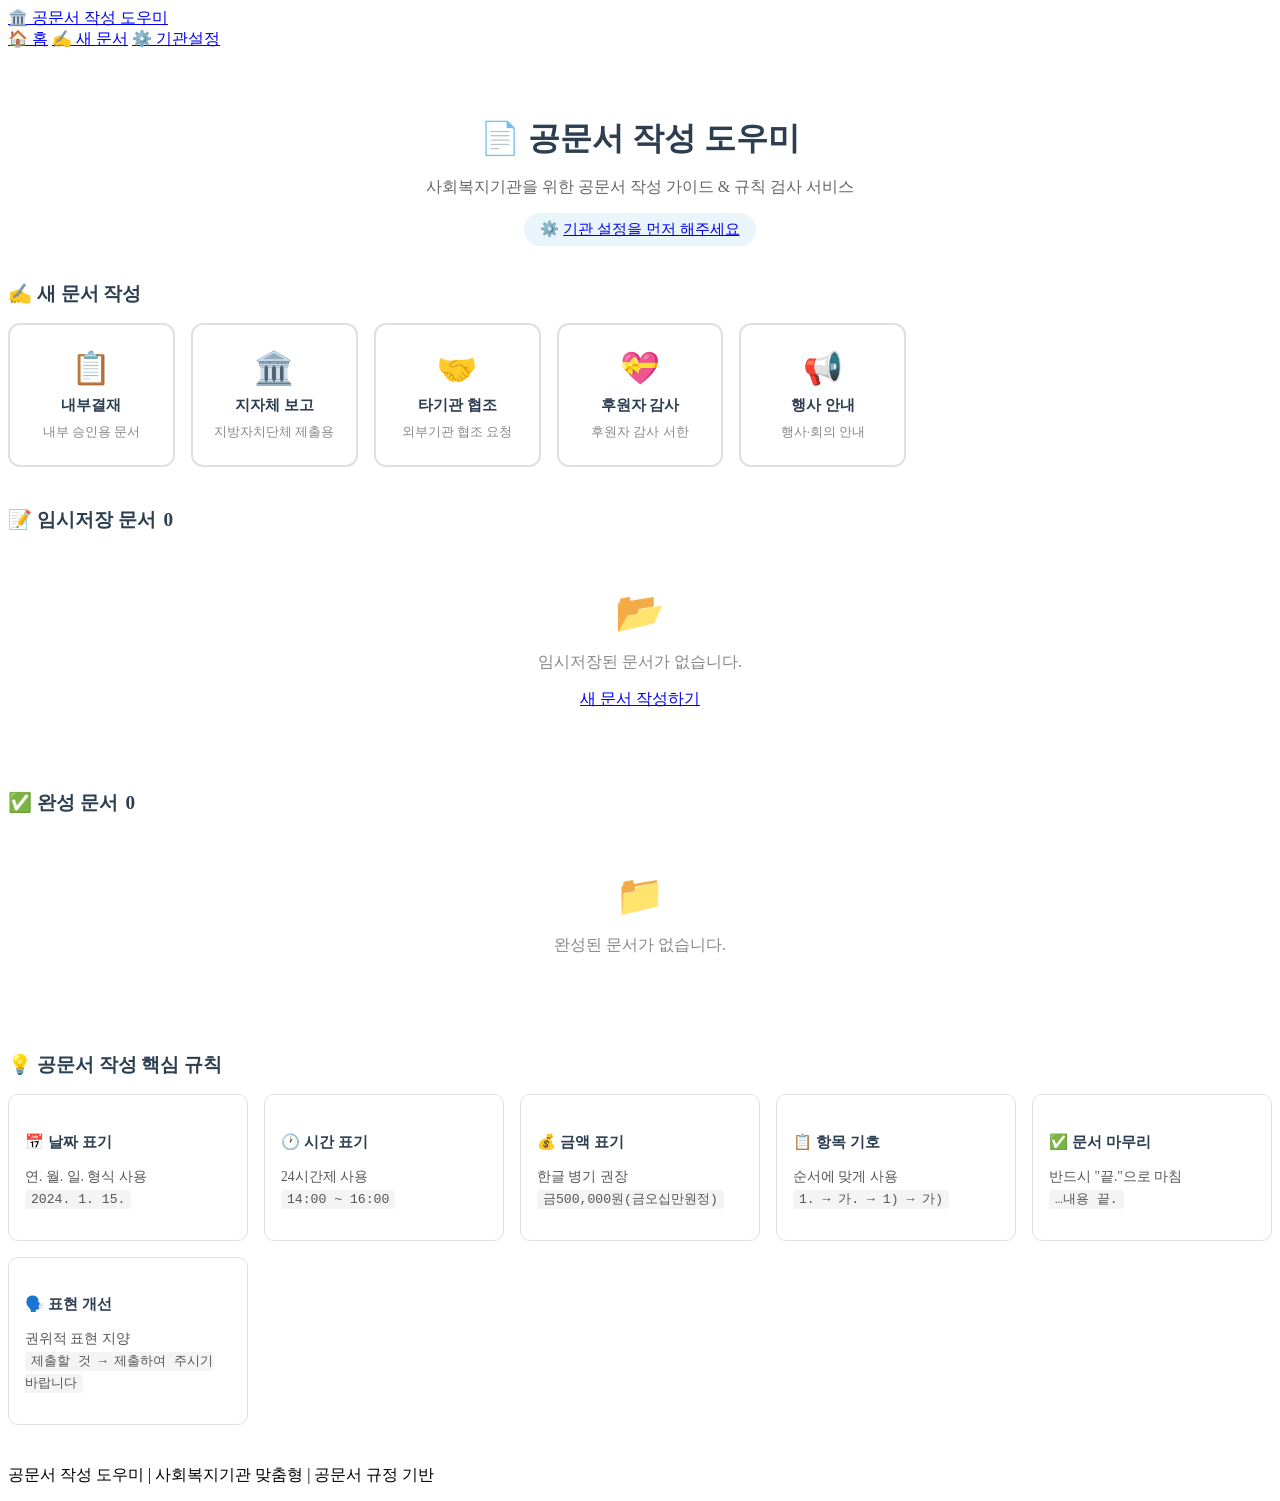
==== index.html @ d642ee10 "Add initial index.html for document assistant Initial HTML structure for 공문서 작성 도우미 application with" ====
<!DOCTYPE html>
<html lang="ko">
<head>
  <meta charset="UTF-8">
  <meta name="viewport" content="width=device-width, initial-scale=1.0">
  <title>공문서 작성 도우미</title>
  <link rel="preconnect" href="https://fonts.googleapis.com">
  <link rel="preconnect" href="https://fonts.gstatic.com" crossorigin>
  <link href="https://fonts.googleapis.com/css2?family=Noto+Sans+KR:wght@400;500;700&display=swap" rel="stylesheet">
  <link rel="stylesheet" href="css/style.css">
</head>
<body>
  <header class="header">
    <div class="header-inner">
      <a href="index.html" class="logo">🏛️ 공문서 작성 도우미</a>
      <nav class="nav">
        <a href="index.html" class="nav-link active">🏠 홈</a>
        <a href="editor.html" class="nav-link">✍️ 새 문서</a>
        <a href="settings.html" class="nav-link">⚙️ 기관설정</a>
      </nav>
    </div>
  </header>

  <main class="main-content">
    <div class="container">

      <!-- 히어로 섹션 -->
      <section class="hero-section">
        <h1 class="hero-title">📄 공문서 작성 도우미</h1>
        <p class="hero-desc">사회복지기관을 위한 공문서 작성 가이드 &amp; 규칙 검사 서비스</p>
        <div id="org-name-hero" class="org-name-badge"></div>
      </section>

      <!-- 빠른 시작 -->
      <section class="section">
        <h2 class="section-title">✍️ 새 문서 작성</h2>
        <div class="template-grid">
          <a href="editor.html?template=internal" class="template-card">
            <span class="template-icon">📋</span>
            <strong>내부결재</strong>
            <small>내부 승인용 문서</small>
          </a>
          <a href="editor.html?template=government" class="template-card">
            <span class="template-icon">🏛️</span>
            <strong>지자체 보고</strong>
            <small>지방자치단체 제출용</small>
          </a>
          <a href="editor.html?template=cooperation" class="template-card">
            <span class="template-icon">🤝</span>
            <strong>타기관 협조</strong>
            <small>외부기관 협조 요청</small>
          </a>
          <a href="editor.html?template=sponsor" class="template-card">
            <span class="template-icon">💝</span>
            <strong>후원자 감사</strong>
            <small>후원자 감사 서한</small>
          </a>
          <a href="editor.html?template=event" class="template-card">
            <span class="template-icon">📢</span>
            <strong>행사 안내</strong>
            <small>행사·회의 안내</small>
          </a>
        </div>
      </section>

      <!-- 임시저장 문서 -->
      <section class="section">
        <h2 class="section-title">
          📝 임시저장 문서
          <span class="badge" id="draft-count">0</span>
        </h2>
        <div id="draft-list">
          <div class="empty-state">
            <div class="empty-icon">📂</div>
            <p>임시저장된 문서가 없습니다.</p>
            <a href="editor.html" class="btn btn-primary">새 문서 작성하기</a>
          </div>
        </div>
      </section>

      <!-- 완성 문서 -->
      <section class="section">
        <h2 class="section-title">
          ✅ 완성 문서
          <span class="badge badge-success" id="doc-count">0</span>
        </h2>
        <div id="doc-list">
          <div class="empty-state">
            <div class="empty-icon">📁</div>
            <p>완성된 문서가 없습니다.</p>
          </div>
        </div>
      </section>

      <!-- 작성 팁 -->
      <section class="section">
        <h2 class="section-title">💡 공문서 작성 핵심 규칙</h2>
        <div class="tip-grid">
          <div class="tip-card">
            <h4>📅 날짜 표기</h4>
            <p>연. 월. 일. 형식 사용<br><code>2024. 1. 15.</code></p>
          </div>
          <div class="tip-card">
            <h4>🕐 시간 표기</h4>
            <p>24시간제 사용<br><code>14:00 ~ 16:00</code></p>
          </div>
          <div class="tip-card">
            <h4>💰 금액 표기</h4>
            <p>한글 병기 권장<br><code>금500,000원(금오십만원정)</code></p>
          </div>
          <div class="tip-card">
            <h4>📋 항목 기호</h4>
            <p>순서에 맞게 사용<br><code>1. → 가. → 1) → 가)</code></p>
          </div>
          <div class="tip-card">
            <h4>✅ 문서 마무리</h4>
            <p>반드시 "끝."으로 마침<br><code>…내용 끝.</code></p>
          </div>
          <div class="tip-card">
            <h4>🗣️ 표현 개선</h4>
            <p>권위적 표현 지양<br><code>제출할 것 → 제출하여 주시기 바랍니다</code></p>
          </div>
        </div>
      </section>

    </div>
  </main>

  <footer class="footer">
    <div class="container">
      <p>공문서 작성 도우미 | 사회복지기관 맞춤형 | 공문서 규정 기반</p>
    </div>
  </footer>

  <script src="data/rules.js"></script>
  <script src="data/templates.js"></script>
  <script src="js/common.js"></script>
  <script>
    document.addEventListener('DOMContentLoaded', () => {
      // 기관명 표시
      const settings = Storage.getSettings();
      const hero = document.getElementById('org-name-hero');
      if (hero) {
        if (settings.orgName) {
          hero.textContent = `🏢 ${settings.orgName}`;
          hero.style.display = 'inline-block';
        } else {
          hero.innerHTML = '⚙️ <a href="settings.html">기관 설정을 먼저 해주세요</a>';
          hero.style.display = 'inline-block';
        }
      }

      // 임시저장 문서 목록
      const drafts    = Storage.getAllDrafts();
      const draftList = document.getElementById('draft-list');
      const draftCount= document.getElementById('draft-count');
      if (draftCount) draftCount.textContent = drafts.length;
      if (draftList && drafts.length > 0) {
        renderDocList(drafts, 'draft-list', 'draft');
      }

      // 완성 문서 목록
      const docs    = Storage.getAllDocs();
      const docList = document.getElementById('doc-list');
      const docCount= document.getElementById('doc-count');
      if (docCount) docCount.textContent = docs.length;
      if (docList && docs.length > 0) {
        renderDocList(docs, 'doc-list', 'doc');
      }
    });
  </script>

  <style>
    .hero-section { text-align:center; padding:40px 0 20px; }
    .hero-title   { font-size:2rem; font-weight:700; color:#2c3e50; margin-bottom:10px; }
    .hero-desc    { font-size:1rem; color:#666; margin-bottom:15px; }
    .org-name-badge {
      display:inline-block; background:#eaf4fb; color:#2980b9;
      padding:6px 16px; border-radius:20px; font-size:0.95rem; font-weight:500;
    }
    .template-grid {
      display:grid; grid-template-columns:repeat(auto-fill,minmax(160px,1fr)); gap:16px;
    }
    .template-card {
      display:flex; flex-direction:column; align-items:center; gap:8px;
      padding:24px 16px; background:#fff; border:2px solid #e0e0e0; border-radius:12px;
      text-decoration:none; color:#2c3e50; transition:all .2s; cursor:pointer;
    }
    .template-card:hover { border-color:#3498db; background:#eaf4fb; transform:translateY(-2px); }
    .template-icon { font-size:2rem; }
    .template-card strong { font-size:0.95rem; }
    .template-card small  { font-size:0.8rem; color:#888; }
    .tip-grid {
      display:grid; grid-template-columns:repeat(auto-fill,minmax(200px,1fr)); gap:16px;
    }
    .tip-card {
      background:#fff; border:1px solid #e0e0e0; border-radius:10px; padding:16px;
    }
    .tip-card h4  { font-size:0.95rem; margin-bottom:8px; color:#2c3e50; }
    .tip-card p   { font-size:0.85rem; color:#555; line-height:1.6; }
    .tip-card code { background:#f4f4f4; padding:2px 6px; border-radius:4px; font-size:0.82rem; }
    .section      { margin-bottom:40px; }
    .section-title{ font-size:1.2rem; font-weight:700; color:#2c3e50; margin-bottom:16px; display:flex; align-items:center; gap:8px; }
    .empty-state  { text-align:center; padding:40px; color:#888; }
    .empty-icon   { font-size:2.5rem; margin-bottom:10px; }
    @media(max-width:768px) {
      .hero-title { font-size:1.5rem; }
      .template-grid { grid-template-columns:repeat(2,1fr); }
      .tip-grid   { grid-template-columns:1fr; }
    }
  </style>
</body>
</html>
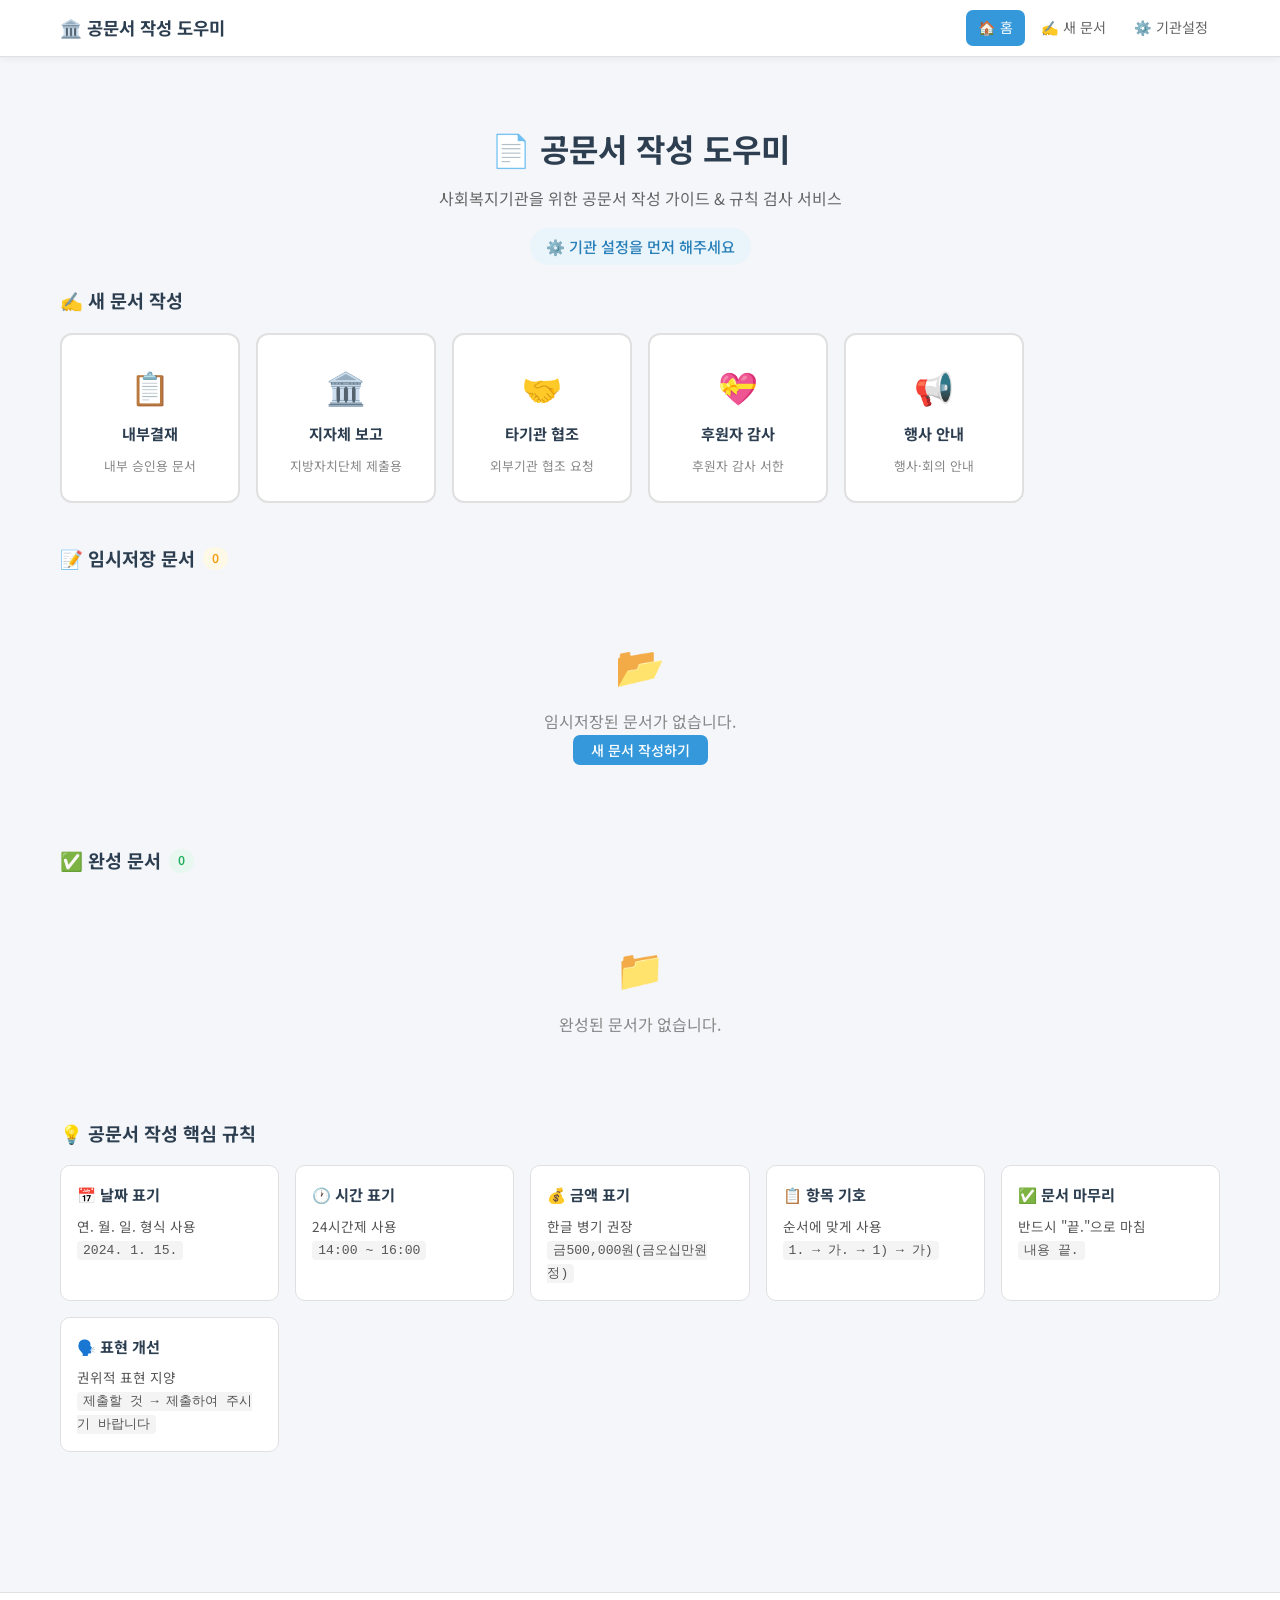
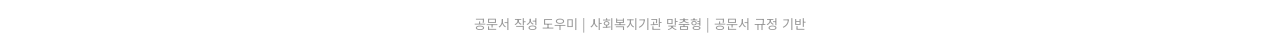
==== commit f96dd47f: "Refactor HTML structure and update styles" ====
--- a/index.html
+++ b/index.html
@@ -10,12 +10,14 @@
   <link rel="stylesheet" href="css/style.css">
 </head>
 <body>
+
+  <!-- ── 헤더 ── -->
   <header class="header">
     <div class="header-inner">
       <a href="index.html" class="logo">🏛️ 공문서 작성 도우미</a>
       <nav class="nav">
-        <a href="index.html" class="nav-link active">🏠 홈</a>
-        <a href="editor.html" class="nav-link">✍️ 새 문서</a>
+        <a href="index.html"    class="nav-link active">🏠 홈</a>
+        <a href="editor.html"   class="nav-link">✍️ 새 문서</a>
         <a href="settings.html" class="nav-link">⚙️ 기관설정</a>
       </nav>
     </div>
@@ -31,7 +33,7 @@
         <div id="org-name-hero" class="org-name-badge"></div>
       </section>
 
-      <!-- 빠른 시작 -->
+      <!-- 새 문서 작성 -->
       <section class="section">
         <h2 class="section-title">✍️ 새 문서 작성</h2>
         <div class="template-grid">
@@ -67,7 +69,7 @@
       <section class="section">
         <h2 class="section-title">
           📝 임시저장 문서
-          <span class="badge" id="draft-count">0</span>
+          <span class="badge badge-warning" id="draft-count">0</span>
         </h2>
         <div id="draft-list">
           <div class="empty-state">
@@ -92,7 +94,7 @@
         </div>
       </section>
 
-      <!-- 작성 팁 -->
+      <!-- 핵심 규칙 팁 -->
       <section class="section">
         <h2 class="section-title">💡 공문서 작성 핵심 규칙</h2>
         <div class="tip-grid">
@@ -114,7 +116,7 @@
           </div>
           <div class="tip-card">
             <h4>✅ 문서 마무리</h4>
-            <p>반드시 "끝."으로 마침<br><code>…내용 끝.</code></p>
+            <p>반드시 "끝."으로 마침<br><code>내용 끝.</code></p>
           </div>
           <div class="tip-card">
             <h4>🗣️ 표현 개선</h4>
@@ -132,82 +134,424 @@
     </div>
   </footer>
 
+  <!-- ════ 스크립트 로드 ════ -->
   <script src="data/rules.js"></script>
   <script src="data/templates.js"></script>
   <script src="js/common.js"></script>
+
+  <!-- ════ 안전장치: common.js 로드 실패 대비 ════ -->
   <script>
-    document.addEventListener('DOMContentLoaded', () => {
-      // 기관명 표시
-      const settings = Storage.getSettings();
-      const hero = document.getElementById('org-name-hero');
+
+    /* ── escapeHtml ── */
+    if (typeof escapeHtml === 'undefined') {
+      function escapeHtml(str) {
+        if (!str) return '';
+        return String(str)
+          .replace(/&/g,  '&amp;')
+          .replace(/</g,  '&lt;')
+          .replace(/>/g,  '&gt;')
+          .replace(/"/g,  '&quot;')
+          .replace(/'/g,  '&#39;');
+      }
+    }
+
+    /* ── truncate ── */
+    if (typeof truncate === 'undefined') {
+      function truncate(str, len) {
+        len = len || 30;
+        if (!str) return '';
+        return str.length > len ? str.substr(0, len) + '…' : str;
+      }
+    }
+
+    /* ── formatDateShort ── */
+    if (typeof formatDateShort === 'undefined') {
+      function formatDateShort(date) {
+        if (!date) date = new Date();
+        var m  = String(date.getMonth() + 1).padStart(2, '0');
+        var d  = String(date.getDate()).padStart(2, '0');
+        var hh = String(date.getHours()).padStart(2, '0');
+        var mm = String(date.getMinutes()).padStart(2, '0');
+        return m + '/' + d + ' ' + hh + ':' + mm;
+      }
+    }
+
+    /* ── showToast ── */
+    if (typeof showToast === 'undefined') {
+      function showToast(message, type) {
+        type = type || 'info';
+        var container = document.getElementById('toast-container');
+        if (!container) {
+          container = document.createElement('div');
+          container.id = 'toast-container';
+          container.style.cssText =
+            'position:fixed;bottom:24px;right:24px;z-index:9999;' +
+            'display:flex;flex-direction:column;gap:8px;';
+          document.body.appendChild(container);
+        }
+        var toast = document.createElement('div');
+        toast.textContent = message;
+        var bg = { success:'#27ae60', error:'#e74c3c', warning:'#f39c12', info:'#3498db' };
+        toast.style.cssText =
+          'padding:10px 18px;border-radius:8px;font-size:0.88rem;font-weight:500;' +
+          'color:#fff;background:' + (bg[type] || bg.info) + ';' +
+          'box-shadow:0 4px 16px rgba(0,0,0,.15);' +
+          'min-width:200px;max-width:340px;font-family:inherit;';
+        container.appendChild(toast);
+        setTimeout(function() {
+          if (toast.parentNode) toast.parentNode.removeChild(toast);
+        }, 3000);
+      }
+    }
+
+    /* ── Storage (핵심!) ── */
+    if (typeof Storage === 'undefined' || typeof Storage.getSettings !== 'function') {
+      var Storage = {
+        getSettings: function() {
+          try {
+            var s = localStorage.getItem('doc_settings');
+            return s ? JSON.parse(s) : {
+              orgName: '',
+              approvalLevels: [
+                { title:'담당', name:'' },
+                { title:'과장', name:'' },
+                { title:'관장', name:'' }
+              ],
+              receivers: []
+            };
+          } catch(e) {
+            return { orgName:'', approvalLevels:[], receivers:[] };
+          }
+        },
+        saveSettings: function(s) {
+          try { localStorage.setItem('doc_settings', JSON.stringify(s)); return true; }
+          catch(e) { return false; }
+        },
+        getAllDrafts: function() {
+          try {
+            var list = [];
+            for (var i = 0; i < localStorage.length; i++) {
+              var key = localStorage.key(i);
+              if (key && key.indexOf('draft_') === 0) {
+                var item = JSON.parse(localStorage.getItem(key));
+                if (item) list.push(item);
+              }
+            }
+            return list.sort(function(a, b) {
+              return new Date(b.savedAt) - new Date(a.savedAt);
+            });
+          } catch(e) { return []; }
+        },
+        getDraft: function(id) {
+          try {
+            var item = localStorage.getItem('draft_' + id) || localStorage.getItem(id);
+            return item ? JSON.parse(item) : null;
+          } catch(e) { return null; }
+        },
+        saveDraft: function(draft) {
+          try {
+            localStorage.setItem('draft_' + draft.id, JSON.stringify(draft));
+            return true;
+          } catch(e) { return false; }
+        },
+        deleteDraft: function(id) {
+          try {
+            localStorage.removeItem('draft_' + id);
+            localStorage.removeItem(id);
+            return true;
+          } catch(e) { return false; }
+        },
+        getAllDocs: function() {
+          try {
+            var list = [];
+            var skip = ['doc_settings','doc_logo','doc_org_detail','doc_cooperators'];
+            for (var i = 0; i < localStorage.length; i++) {
+              var key = localStorage.key(i);
+              if (key && key.indexOf('doc_') === 0 && skip.indexOf(key) === -1) {
+                var item = JSON.parse(localStorage.getItem(key));
+                if (item) list.push(item);
+              }
+            }
+            return list.sort(function(a, b) {
+              return new Date(b.completedAt || b.savedAt) - new Date(a.completedAt || a.savedAt);
+            });
+          } catch(e) { return []; }
+        },
+        getDoc: function(id) {
+          try {
+            var item = localStorage.getItem('doc_' + id) || localStorage.getItem(id);
+            return item ? JSON.parse(item) : null;
+          } catch(e) { return null; }
+        },
+        saveDoc: function(doc) {
+          try {
+            var key = doc.id.indexOf('doc_') === 0 ? doc.id : 'doc_' + doc.id;
+            localStorage.setItem(key, JSON.stringify(doc));
+            return true;
+          } catch(e) { return false; }
+        },
+        deleteDoc: function(id) {
+          try {
+            localStorage.removeItem('doc_' + id);
+            localStorage.removeItem(id);
+            return true;
+          } catch(e) { return false; }
+        }
+      };
+    }
+
+    /* ── 문서 목록 렌더링 ── */
+    function renderDocList(docs, containerId, type) {
+      var container = document.getElementById(containerId);
+      if (!container || !docs || docs.length === 0) return;
+
+      var iconMap = {
+        internal:    '📋',
+        government:  '🏛️',
+        cooperation: '🤝',
+        sponsor:     '💝',
+        event:       '📢'
+      };
+
+      var html = '<div class="doc-list">';
+      docs.forEach(function(doc) {
+        var icon    = iconMap[doc.templateId] || '📄';
+        var title   = escapeHtml(truncate(doc.title || '(제목 없음)', 28));
+        var dateStr = formatDateShort(new Date(doc.savedAt || doc.completedAt || Date.now()));
+        var docId   = escapeHtml(doc.id);
+        var docType = type || 'draft';
+
+        html +=
+          '<div class="doc-list-item">' +
+            '<span class="doc-icon">' + icon + '</span>' +
+            '<div class="doc-info">' +
+              '<span class="doc-title-text">' + title + '</span>' +
+              '<span class="doc-date">' + dateStr + '</span>' +
+            '</div>' +
+            '<div class="doc-actions">' +
+              '<button class="btn btn-sm btn-primary" ' +
+                'onclick="location.href=\'editor.html?id=' + docId + '&type=' + docType + '\'">수정</button>' +
+              '<button class="btn btn-sm btn-secondary" ' +
+                'onclick="location.href=\'preview.html?id=' + docId + '&type=' + docType + '\'">보기</button>' +
+              '<button class="btn btn-sm btn-danger" ' +
+                'onclick="deleteDocItem(\'' + docId + '\',\'' + docType + '\')">삭제</button>' +
+            '</div>' +
+          '</div>';
+      });
+      html += '</div>';
+      container.innerHTML = html;
+    }
+
+    /* ── 문서 삭제 ── */
+    function deleteDocItem(id, type) {
+      if (!confirm('이 문서를 삭제하시겠습니까?')) return;
+      if (type === 'doc') {
+        Storage.deleteDoc(id);
+      } else {
+        Storage.deleteDraft(id);
+      }
+      showToast('문서가 삭제되었습니다.', 'info');
+      setTimeout(function() { window.location.reload(); }, 800);
+    }
+
+  </script>
+
+  <!-- ════ 페이지 초기화 ════ -->
+  <script>
+    document.addEventListener('DOMContentLoaded', function() {
+
+      /* 기관명 표시 */
+      var settings = Storage.getSettings();
+      var hero     = document.getElementById('org-name-hero');
       if (hero) {
         if (settings.orgName) {
-          hero.textContent = `🏢 ${settings.orgName}`;
+          hero.textContent = '🏢 ' + settings.orgName;
           hero.style.display = 'inline-block';
         } else {
-          hero.innerHTML = '⚙️ <a href="settings.html">기관 설정을 먼저 해주세요</a>';
+          hero.innerHTML = '⚙️ <a href="settings.html" style="color:#2980b9;">기관 설정을 먼저 해주세요</a>';
           hero.style.display = 'inline-block';
         }
       }
 
-      // 임시저장 문서 목록
-      const drafts    = Storage.getAllDrafts();
-      const draftList = document.getElementById('draft-list');
-      const draftCount= document.getElementById('draft-count');
+      /* 임시저장 문서 목록 */
+      var drafts     = Storage.getAllDrafts();
+      var draftCount = document.getElementById('draft-count');
       if (draftCount) draftCount.textContent = drafts.length;
-      if (draftList && drafts.length > 0) {
+
+      if (drafts.length > 0) {
         renderDocList(drafts, 'draft-list', 'draft');
       }
 
-      // 완성 문서 목록
-      const docs    = Storage.getAllDocs();
-      const docList = document.getElementById('doc-list');
-      const docCount= document.getElementById('doc-count');
+      /* 완성 문서 목록 */
+      var docs     = Storage.getAllDocs();
+      var docCount = document.getElementById('doc-count');
       if (docCount) docCount.textContent = docs.length;
-      if (docList && docs.length > 0) {
+
+      if (docs.length > 0) {
         renderDocList(docs, 'doc-list', 'doc');
       }
+
     });
   </script>
 
+  <!-- ════ 인라인 스타일 ════ -->
   <style>
-    .hero-section { text-align:center; padding:40px 0 20px; }
-    .hero-title   { font-size:2rem; font-weight:700; color:#2c3e50; margin-bottom:10px; }
-    .hero-desc    { font-size:1rem; color:#666; margin-bottom:15px; }
+    /* ── 헤더 ── */
+    .header {
+      background: #fff; border-bottom: 1px solid #e0e0e0;
+      position: sticky; top: 0; z-index: 100;
+      box-shadow: 0 2px 8px rgba(0,0,0,.06);
+    }
+    .header-inner {
+      max-width: 1200px; margin: 0 auto;
+      padding: 0 20px; height: 56px;
+      display: flex; align-items: center; justify-content: space-between;
+    }
+    .logo {
+      font-size: 1.1rem; font-weight: 700;
+      color: #2c3e50; text-decoration: none;
+    }
+    .logo:hover { color: #3498db; }
+    .nav { display: flex; gap: 4px; }
+    .nav-link {
+      padding: 6px 12px; border-radius: 7px;
+      font-size: 0.88rem; color: #666;
+      text-decoration: none; transition: .15s;
+    }
+    .nav-link:hover  { background: #ecf0f1; color: #2c3e50; }
+    .nav-link.active { background: #3498db; color: #fff; }
+
+    /* ── 메인 ── */
+    .main-content { padding: 24px 0 60px; }
+    .container    { max-width: 1200px; margin: 0 auto; padding: 0 20px; }
+
+    /* ── 히어로 ── */
+    .hero-section { text-align: center; padding: 40px 0 20px; }
+    .hero-title   { font-size: 2rem; font-weight: 700; color: #2c3e50; margin-bottom: 10px; }
+    .hero-desc    { font-size: 1rem; color: #666; margin-bottom: 15px; }
     .org-name-badge {
-      display:inline-block; background:#eaf4fb; color:#2980b9;
-      padding:6px 16px; border-radius:20px; font-size:0.95rem; font-weight:500;
-    }
+      display: inline-block; background: #eaf4fb; color: #2980b9;
+      padding: 6px 16px; border-radius: 20px;
+      font-size: 0.95rem; font-weight: 500;
+    }
+
+    /* ── 섹션 ── */
+    .section       { margin-bottom: 40px; }
+    .section-title {
+      font-size: 1.15rem; font-weight: 700; color: #2c3e50;
+      margin-bottom: 16px; display: flex; align-items: center; gap: 8px;
+    }
+
+    /* ── 템플릿 카드 ── */
     .template-grid {
-      display:grid; grid-template-columns:repeat(auto-fill,minmax(160px,1fr)); gap:16px;
+      display: grid;
+      grid-template-columns: repeat(auto-fill, minmax(160px, 1fr));
+      gap: 16px;
     }
     .template-card {
-      display:flex; flex-direction:column; align-items:center; gap:8px;
-      padding:24px 16px; background:#fff; border:2px solid #e0e0e0; border-radius:12px;
-      text-decoration:none; color:#2c3e50; transition:all .2s; cursor:pointer;
-    }
-    .template-card:hover { border-color:#3498db; background:#eaf4fb; transform:translateY(-2px); }
-    .template-icon { font-size:2rem; }
-    .template-card strong { font-size:0.95rem; }
-    .template-card small  { font-size:0.8rem; color:#888; }
+      display: flex; flex-direction: column; align-items: center; gap: 8px;
+      padding: 24px 16px; background: #fff;
+      border: 2px solid #e0e0e0; border-radius: 12px;
+      text-decoration: none; color: #2c3e50;
+      transition: all .2s; cursor: pointer;
+    }
+    .template-card:hover {
+      border-color: #3498db; background: #eaf4fb;
+      transform: translateY(-2px);
+      box-shadow: 0 4px 16px rgba(52,152,219,.15);
+    }
+    .template-icon  { font-size: 2rem; }
+    .template-card strong { font-size: 0.95rem; }
+    .template-card small  { font-size: 0.8rem; color: #888; }
+
+    /* ── 팁 카드 ── */
     .tip-grid {
-      display:grid; grid-template-columns:repeat(auto-fill,minmax(200px,1fr)); gap:16px;
+      display: grid;
+      grid-template-columns: repeat(auto-fill, minmax(200px, 1fr));
+      gap: 16px;
     }
     .tip-card {
-      background:#fff; border:1px solid #e0e0e0; border-radius:10px; padding:16px;
-    }
-    .tip-card h4  { font-size:0.95rem; margin-bottom:8px; color:#2c3e50; }
-    .tip-card p   { font-size:0.85rem; color:#555; line-height:1.6; }
-    .tip-card code { background:#f4f4f4; padding:2px 6px; border-radius:4px; font-size:0.82rem; }
-    .section      { margin-bottom:40px; }
-    .section-title{ font-size:1.2rem; font-weight:700; color:#2c3e50; margin-bottom:16px; display:flex; align-items:center; gap:8px; }
-    .empty-state  { text-align:center; padding:40px; color:#888; }
-    .empty-icon   { font-size:2.5rem; margin-bottom:10px; }
-    @media(max-width:768px) {
-      .hero-title { font-size:1.5rem; }
-      .template-grid { grid-template-columns:repeat(2,1fr); }
-      .tip-grid   { grid-template-columns:1fr; }
+      background: #fff; border: 1px solid #e0e0e0;
+      border-radius: 10px; padding: 16px;
+    }
+    .tip-card h4  { font-size: 0.95rem; margin-bottom: 8px; color: #2c3e50; }
+    .tip-card p   { font-size: 0.85rem; color: #555; line-height: 1.6; }
+    .tip-card code {
+      background: #f4f4f4; padding: 2px 6px;
+      border-radius: 4px; font-size: 0.82rem;
+    }
+
+    /* ── 빈 상태 ── */
+    .empty-state { text-align: center; padding: 40px; color: #888; }
+    .empty-icon  { font-size: 2.5rem; margin-bottom: 10px; }
+
+    /* ── 문서 목록 ── */
+    .doc-list      { display: flex; flex-direction: column; gap: 8px; }
+    .doc-list-item {
+      display: flex; align-items: center; gap: 10px;
+      background: #fff; border: 1px solid #e0e0e0;
+      border-radius: 8px; padding: 10px 14px; transition: .15s;
+    }
+    .doc-list-item:hover { border-color: #3498db; background: #f8fbff; }
+    .doc-icon      { font-size: 1.4rem; flex-shrink: 0; }
+    .doc-info      {
+      flex: 1; min-width: 0;
+      display: flex; flex-direction: column; gap: 2px;
+    }
+    .doc-title-text {
+      font-size: 0.9rem; font-weight: 500; color: #2c3e50;
+      white-space: nowrap; overflow: hidden; text-overflow: ellipsis;
+    }
+    .doc-date      { font-size: 0.78rem; color: #999; }
+    .doc-actions   { display: flex; gap: 6px; flex-shrink: 0; }
+
+    /* ── 배지 ── */
+    .badge {
+      display: inline-block; padding: 2px 9px;
+      border-radius: 12px; font-size: 0.76rem; font-weight: 600;
+    }
+    .badge-success { background: #e8f8f0; color: #27ae60; }
+    .badge-warning { background: #fef9e7; color: #f39c12; }
+
+    /* ── 버튼 ── */
+    .btn {
+      display: inline-flex; align-items: center; gap: 5px;
+      padding: 8px 18px; border: none; border-radius: 7px;
+      font-size: 0.88rem; font-weight: 500; cursor: pointer;
+      transition: background .15s, transform .1s;
+      text-decoration: none; white-space: nowrap;
+      font-family: inherit; line-height: 1;
+    }
+    .btn:active          { transform: scale(.97); }
+    .btn-primary         { background: #3498db; color: #fff; }
+    .btn-primary:hover   { background: #2980b9; color: #fff; }
+    .btn-secondary       { background: #ecf0f1; color: #2c3e50; border: 1px solid #ddd; }
+    .btn-secondary:hover { background: #dde4e6; }
+    .btn-danger          { background: #e74c3c; color: #fff; }
+    .btn-danger:hover    { background: #c0392b; }
+    .btn-sm { padding: 5px 11px; font-size: 0.82rem; }
+
+    /* ── 푸터 ── */
+    .footer {
+      background: #fff; border-top: 1px solid #e0e0e0;
+      padding: 20px; text-align: center;
+      font-size: 0.82rem; color: #999; margin-top: 40px;
+    }
+
+    /* ── 반응형 ── */
+    @media (max-width: 768px) {
+      .hero-title    { font-size: 1.5rem; }
+      .template-grid { grid-template-columns: repeat(2, 1fr); }
+      .tip-grid      { grid-template-columns: 1fr; }
+      .doc-list-item { flex-wrap: wrap; }
+      .doc-actions   { width: 100%; justify-content: flex-end; }
+    }
+    @media (max-width: 480px) {
+      .template-grid { grid-template-columns: repeat(2, 1fr); }
+      .header-inner  { padding: 0 12px; }
+      .nav-link      { padding: 5px 8px; font-size: 0.82rem; }
     }
   </style>
+
 </body>
 </html>
--- a/css/style.css
+++ b/css/style.css
@@ -0,0 +1,351 @@
+/* ════════════════════════════════════════════════════════
+   css/style.css
+   공문서 작성 도우미 - 전체 공통 스타일
+════════════════════════════════════════════════════════ */
+
+/* ── 변수 ─────────────────────────────────────────────── */
+:root {
+  --primary:      #3498db;
+  --primary-dark: #2980b9;
+  --secondary:    #ecf0f1;
+  --danger:       #e74c3c;
+  --danger-dark:  #c0392b;
+  --success:      #27ae60;
+  --warning:      #f39c12;
+  --info:         #3498db;
+  --text:         #2c3e50;
+  --text-sub:     #666;
+  --text-muted:   #999;
+  --border:       #e0e0e0;
+  --bg:           #f4f6f9;
+  --white:        #ffffff;
+  --radius:       8px;
+  --radius-lg:    12px;
+  --shadow:       0 2px 8px rgba(0,0,0,.08);
+  --shadow-lg:    0 4px 20px rgba(0,0,0,.12);
+  --font:         'Noto Sans KR', '맑은 고딕', sans-serif;
+  --transition:   .18s ease;
+}
+
+/* ── 리셋 & 기본 ───────────────────────────────────────── */
+*, *::before, *::after { box-sizing: border-box; margin: 0; padding: 0; }
+
+html { font-size: 16px; scroll-behavior: smooth; }
+
+body {
+  font-family: var(--font);
+  background: var(--bg);
+  color: var(--text);
+  line-height: 1.7;
+  min-height: 100vh;
+}
+
+a { color: var(--primary); text-decoration: none; }
+a:hover { text-decoration: underline; }
+
+img { max-width: 100%; display: block; }
+
+ul, ol { list-style: none; }
+
+button, input, textarea, select {
+  font-family: var(--font);
+  font-size: 0.9rem;
+}
+
+/* ── 헤더 ──────────────────────────────────────────────── */
+.header {
+  background: var(--white);
+  border-bottom: 1px solid var(--border);
+  position: sticky;
+  top: 0;
+  z-index: 100;
+  box-shadow: var(--shadow);
+}
+.header-inner {
+  max-width: 1400px;
+  margin: 0 auto;
+  padding: 0 20px;
+  height: 56px;
+  display: flex;
+  align-items: center;
+  justify-content: space-between;
+}
+.logo {
+  font-size: 1.1rem;
+  font-weight: 700;
+  color: var(--text);
+  text-decoration: none;
+  display: flex;
+  align-items: center;
+  gap: 6px;
+}
+.logo:hover { text-decoration: none; color: var(--primary); }
+
+.nav { display: flex; gap: 4px; }
+.nav-link {
+  padding: 6px 12px;
+  border-radius: var(--radius);
+  font-size: 0.88rem;
+  color: var(--text-sub);
+  transition: background var(--transition), color var(--transition);
+  text-decoration: none;
+}
+.nav-link:hover  { background: var(--secondary); color: var(--text); text-decoration: none; }
+.nav-link.active { background: var(--primary); color: var(--white); }
+
+/* ── 메인 콘텐츠 ────────────────────────────────────────── */
+.main-content { padding: 24px 0 60px; }
+
+.container {
+  max-width: 1200px;
+  margin: 0 auto;
+  padding: 0 20px;
+}
+
+/* ── 버튼 ──────────────────────────────────────────────── */
+.btn {
+  display: inline-flex;
+  align-items: center;
+  gap: 5px;
+  padding: 8px 18px;
+  border: none;
+  border-radius: var(--radius);
+  font-size: 0.88rem;
+  font-weight: 500;
+  cursor: pointer;
+  transition: background var(--transition), transform .1s, box-shadow var(--transition);
+  text-decoration: none;
+  white-space: nowrap;
+  font-family: var(--font);
+  line-height: 1;
+}
+.btn:active { transform: scale(.97); }
+.btn:hover  { text-decoration: none; }
+
+.btn-primary       { background: var(--primary); color: #fff; }
+.btn-primary:hover { background: var(--primary-dark); color: #fff; box-shadow: 0 3px 10px rgba(52,152,219,.3); }
+
+.btn-secondary       { background: var(--secondary); color: var(--text); border: 1px solid var(--border); }
+.btn-secondary:hover { background: #dde4e6; }
+
+.btn-danger       { background: var(--danger); color: #fff; }
+.btn-danger:hover { background: var(--danger-dark); color: #fff; }
+
+.btn-success       { background: var(--success); color: #fff; }
+.btn-success:hover { background: #219a52; color: #fff; }
+
+.btn-sm { padding: 5px 11px; font-size: 0.82rem; }
+.btn-lg { padding: 11px 24px; font-size: 0.95rem; }
+
+/* ── 폼 요소 ────────────────────────────────────────────── */
+.form-input, .form-textarea, .form-select {
+  width: 100%;
+  padding: 8px 12px;
+  border: 1px solid var(--border);
+  border-radius: var(--radius);
+  font-size: 0.9rem;
+  font-family: var(--font);
+  color: var(--text);
+  background: var(--white);
+  transition: border-color var(--transition), box-shadow var(--transition);
+  line-height: 1.6;
+}
+.form-input:focus,
+.form-textarea:focus,
+.form-select:focus {
+  outline: none;
+  border-color: var(--primary);
+  box-shadow: 0 0 0 3px rgba(52,152,219,.15);
+}
+.form-textarea { resize: vertical; min-height: 80px; }
+
+/* ── 배지 ──────────────────────────────────────────────── */
+.badge {
+  display: inline-block;
+  padding: 2px 9px;
+  border-radius: 12px;
+  font-size: 0.76rem;
+  font-weight: 600;
+  line-height: 1.6;
+}
+.badge-primary { background: #eaf4fb; color: var(--primary); }
+.badge-success { background: #e8f8f0; color: var(--success); }
+.badge-warning { background: #fef9e7; color: var(--warning); }
+.badge-error   { background: #fdf2f2; color: var(--danger);  }
+.badge-info    { background: #eaf4fb; color: var(--info);    }
+
+/* ── 토스트 알림 ─────────────────────────────────────────── */
+.toast-container {
+  position: fixed;
+  bottom: 24px;
+  right: 24px;
+  z-index: 9999;
+  display: flex;
+  flex-direction: column;
+  gap: 8px;
+}
+.toast {
+  padding: 10px 18px;
+  border-radius: var(--radius);
+  font-size: 0.88rem;
+  font-weight: 500;
+  color: #fff;
+  box-shadow: var(--shadow-lg);
+  animation: toastIn .25s ease;
+  min-width: 200px;
+  max-width: 340px;
+}
+.toast-success { background: #27ae60; }
+.toast-error   { background: #e74c3c; }
+.toast-warning { background: #f39c12; }
+.toast-info    { background: #3498db; }
+@keyframes toastIn {
+  from { opacity:0; transform:translateY(12px); }
+  to   { opacity:1; transform:translateY(0); }
+}
+
+/* ── 모달 (공통) ─────────────────────────────────────────── */
+.modal-overlay {
+  position: fixed;
+  inset: 0;
+  background: rgba(0,0,0,.5);
+  display: flex;
+  align-items: center;
+  justify-content: center;
+  z-index: 1000;
+  padding: 16px;
+}
+.modal-box {
+  background: var(--white);
+  border-radius: var(--radius-lg);
+  padding: 24px;
+  width: 100%;
+  max-width: 520px;
+  max-height: 88vh;
+  display: flex;
+  flex-direction: column;
+  gap: 16px;
+  box-shadow: var(--shadow-lg);
+}
+.modal-lg  { max-width: 720px; }
+.modal-header {
+  display: flex;
+  justify-content: space-between;
+  align-items: center;
+  padding-bottom: 12px;
+  border-bottom: 1px solid var(--border);
+}
+.modal-header h3  { font-size: 1.05rem; font-weight: 700; margin: 0; }
+.modal-close-btn  { background: none; border: none; font-size: 1.1rem; cursor: pointer; color: var(--text-sub); }
+.modal-close-btn:hover { color: var(--text); }
+.modal-body  { overflow-y: auto; flex: 1; font-size: 0.9rem; line-height: 1.7; }
+.modal-footer{
+  display: flex;
+  justify-content: flex-end;
+  gap: 10px;
+  padding-top: 12px;
+  border-top: 1px solid var(--border);
+}
+
+/* ── 검사 결과 공통 ──────────────────────────────────────── */
+.check-group        { margin-bottom: 20px; }
+.check-group-title  { font-size: 0.95rem; font-weight: 700; margin-bottom: 10px; display: flex; align-items: center; gap: 6px; }
+.check-group-list   { display: flex; flex-direction: column; gap: 8px; }
+
+.check-item         { border-radius: 6px; padding: 10px 12px; font-size: 0.85rem; }
+.check-item-error   { background: #fdf2f2; border-left: 3px solid var(--danger); }
+.check-item-warning { background: #fffbf0; border-left: 3px solid var(--warning); }
+.check-item-info    { background: #f0f7ff; border-left: 3px solid var(--info); }
+
+.check-item-header  { display: flex; gap: 6px; align-items: flex-start; margin-bottom: 4px; font-weight: 500; }
+.check-desc         { color: var(--text-sub); font-size: 0.8rem; margin-top: 4px; }
+.check-fix          { display: flex; align-items: center; gap: 6px; margin-top: 6px; font-size: 0.82rem; flex-wrap: wrap; }
+.check-original     { background: #fde8e8;  padding: 2px 7px; border-radius: 4px; }
+.check-arrow        { color: var(--text-muted); font-weight: 700; }
+.check-suggestion   { background: #e8f5e9;  padding: 2px 7px; border-radius: 4px; }
+
+.check-empty        { text-align: center; padding: 30px 20px; color: var(--text-muted); }
+.check-empty-icon   { font-size: 2.5rem; margin-bottom: 10px; }
+
+/* ── 순화어 테이블 ───────────────────────────────────────── */
+.purify-summary     { margin-bottom: 14px; font-size: 0.9rem; }
+.purify-group       { margin-bottom: 20px; }
+.purify-group-title { font-size: 0.92rem; font-weight: 700; margin-bottom: 8px; color: var(--text); }
+.purify-table       { width: 100%; border-collapse: collapse; font-size: 0.85rem; }
+.purify-table th    { background: #f0f4f8; border: 1px solid #ddd; padding: 7px 10px; font-weight: 600; text-align: left; }
+.purify-table td    { border: 1px solid #ddd; padding: 7px 10px; vertical-align: middle; }
+.purify-original    { background: #fde8e8; padding: 2px 6px; border-radius: 4px; font-size: 0.83rem; }
+.purify-replace     { background: #e8f5e9; padding: 2px 6px; border-radius: 4px; font-size: 0.83rem; }
+.purify-desc        { color: var(--text-sub); font-size: 0.8rem; }
+
+/* ── 푸터 ──────────────────────────────────────────────── */
+.footer {
+  background: var(--white);
+  border-top: 1px solid var(--border);
+  padding: 20px;
+  text-align: center;
+  font-size: 0.82rem;
+  color: var(--text-muted);
+  margin-top: 40px;
+}
+
+/* ── 유틸리티 ───────────────────────────────────────────── */
+.text-center { text-align: center; }
+.text-right  { text-align: right;  }
+.text-muted  { color: var(--text-muted); }
+.text-danger { color: var(--danger); }
+.text-success{ color: var(--success); }
+.mt-1 { margin-top:  4px; }
+.mt-2 { margin-top:  8px; }
+.mt-3 { margin-top: 16px; }
+.mb-1 { margin-bottom:  4px; }
+.mb-2 { margin-bottom:  8px; }
+.mb-3 { margin-bottom: 16px; }
+.fw-bold { font-weight: 700; }
+.d-flex  { display: flex; }
+.gap-1   { gap:  6px; }
+.gap-2   { gap: 12px; }
+
+/* ── kbd ────────────────────────────────────────────────── */
+kbd {
+  font-size: 0.74rem;
+  background: #eee;
+  border: 1px solid #ccc;
+  padding: 1px 5px;
+  border-radius: 3px;
+  font-family: monospace;
+}
+
+/* ── 스크롤바 (Webkit) ──────────────────────────────────── */
+::-webkit-scrollbar       { width: 6px; height: 6px; }
+::-webkit-scrollbar-track { background: #f1f1f1; }
+::-webkit-scrollbar-thumb { background: #ccc; border-radius: 3px; }
+::-webkit-scrollbar-thumb:hover { background: #aaa; }
+
+/* ── 반응형 ─────────────────────────────────────────────── */
+@media (max-width: 1024px) {
+  .header-inner { padding: 0 14px; }
+  .container    { padding: 0 14px; }
+}
+
+@media (max-width: 768px) {
+  html { font-size: 15px; }
+  .logo { font-size: 1rem; }
+  .nav-link { padding: 5px 8px; font-size: 0.82rem; }
+  .main-content { padding: 16px 0 40px; }
+  .modal-box { padding: 18px; }
+}
+
+@media (max-width: 480px) {
+  .btn    { padding: 7px 12px; font-size: 0.84rem; }
+  .btn-sm { padding: 4px 9px;  font-size: 0.78rem; }
+  .header-inner { height: 48px; }
+}
+
+/* ── 인쇄 공통 ───────────────────────────────────────────── */
+@media print {
+  .header, .footer, .nav,
+  .modal-overlay,
+  .no-print { display: none !important; }
+  body { background: #fff; }
+}
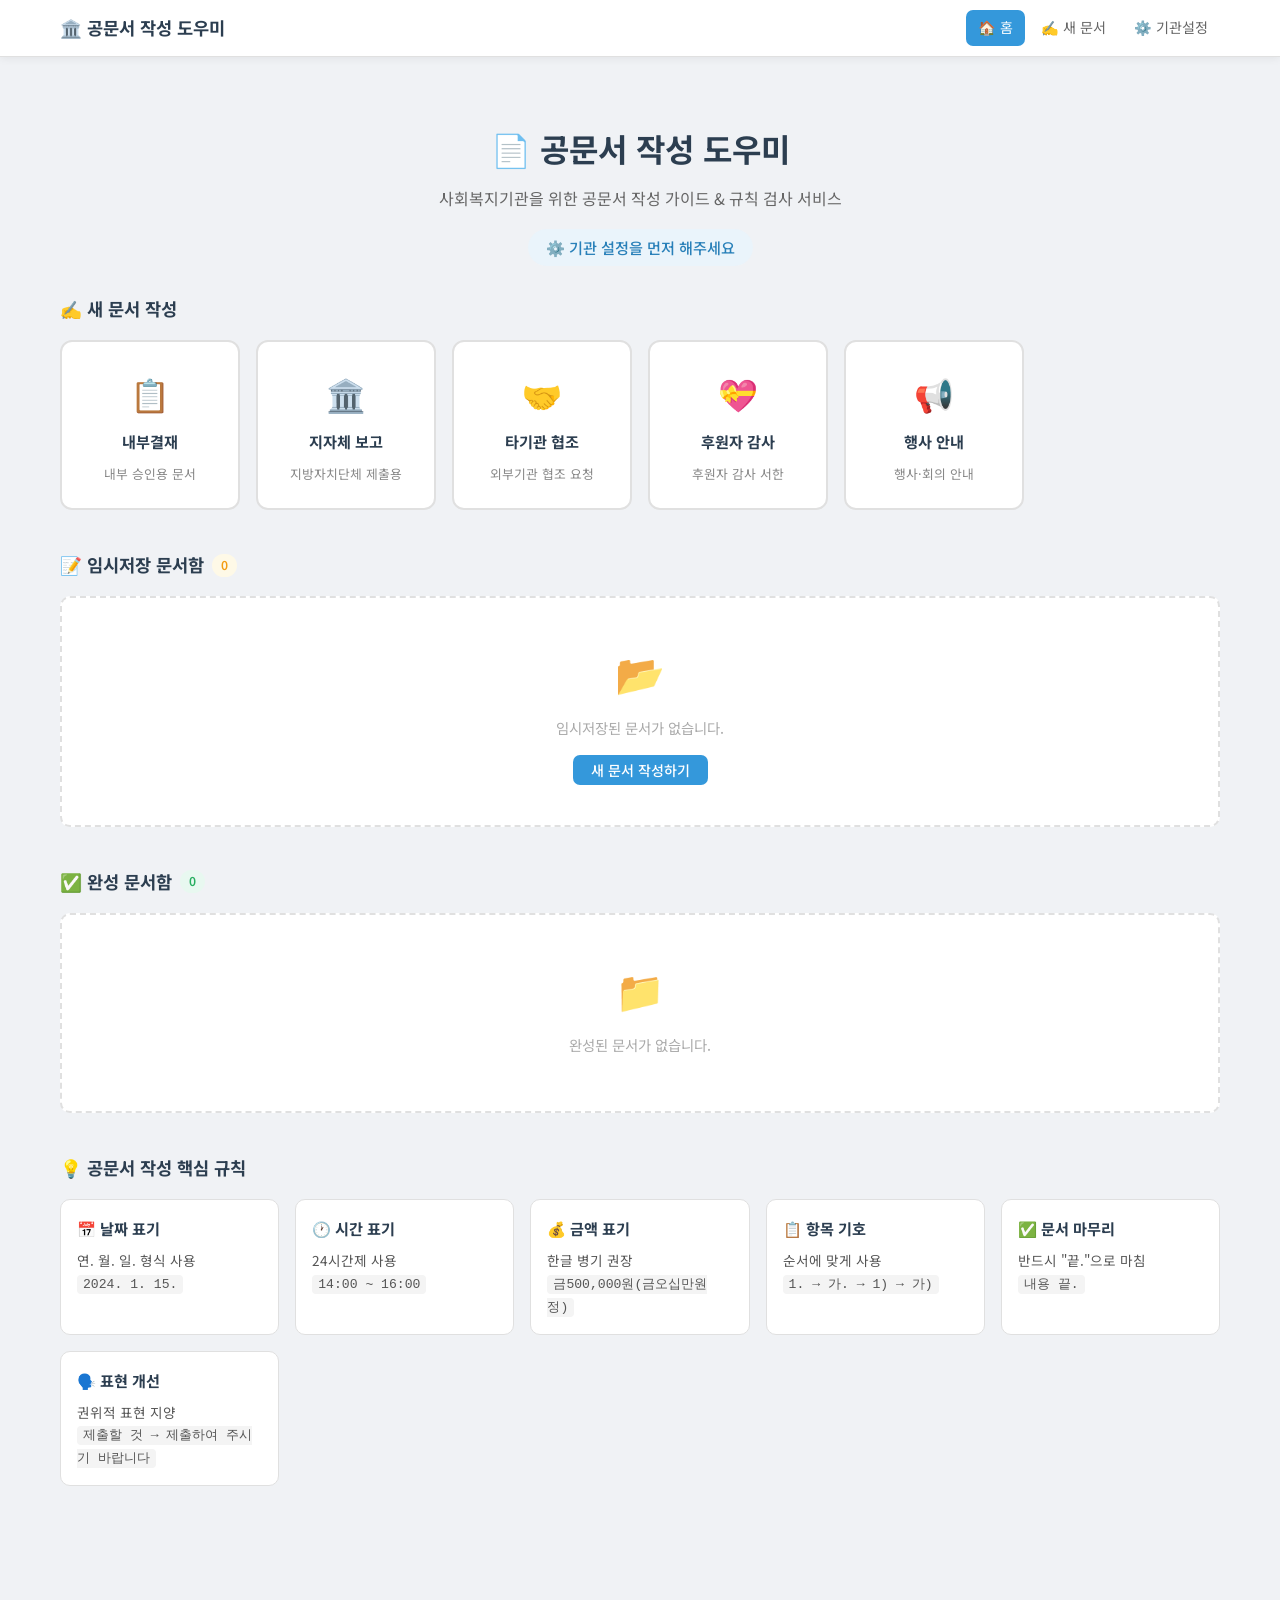
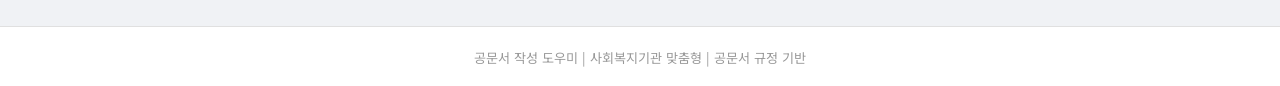
==== commit 0247e5d4: "Update print statement from 'Hello' to 'Goodbye'" ====
--- a/index.html
+++ b/index.html
@@ -8,550 +8,396 @@
   <link rel="preconnect" href="https://fonts.gstatic.com" crossorigin>
   <link href="https://fonts.googleapis.com/css2?family=Noto+Sans+KR:wght@400;500;700&display=swap" rel="stylesheet">
   <link rel="stylesheet" href="css/style.css">
+  <style>
+    *, *::before, *::after { box-sizing: border-box; margin: 0; padding: 0; }
+    body { font-family: 'Noto Sans KR', sans-serif; background: #f0f2f5; color: #1a1a1a; }
+
+    /* ── 헤더 ── */
+    .header { background:#fff; border-bottom:1px solid #e0e0e0; position:sticky; top:0; z-index:100; box-shadow:0 2px 8px rgba(0,0,0,.06); }
+    .header-inner { max-width:1200px; margin:0 auto; padding:0 20px; height:56px; display:flex; align-items:center; justify-content:space-between; }
+    .logo { font-size:1.1rem; font-weight:700; color:#2c3e50; text-decoration:none; }
+    .logo:hover { color:#3498db; }
+    .nav { display:flex; gap:4px; }
+    .nav-link { padding:6px 12px; border-radius:7px; font-size:.88rem; color:#666; text-decoration:none; transition:.15s; }
+    .nav-link:hover { background:#ecf0f1; color:#2c3e50; }
+    .nav-link.active { background:#3498db; color:#fff; }
+
+    /* ── 메인 ── */
+    .main-content { padding:24px 0 60px; }
+    .container { max-width:1200px; margin:0 auto; padding:0 20px; }
+
+    /* ── 히어로 ── */
+    .hero-section { text-align:center; padding:40px 0 28px; }
+    .hero-title { font-size:2rem; font-weight:700; color:#2c3e50; margin-bottom:10px; }
+    .hero-desc  { font-size:1rem; color:#666; margin-bottom:16px; }
+    .org-name-badge { display:inline-block; background:#eaf4fb; color:#2980b9; padding:6px 18px; border-radius:20px; font-size:.95rem; font-weight:500; }
+
+    /* ── 섹션 ── */
+    .section { margin-bottom:40px; }
+    .section-title { font-size:1.1rem; font-weight:700; color:#2c3e50; margin-bottom:16px; display:flex; align-items:center; gap:8px; }
+
+    /* ── 템플릿 그리드 ── */
+    .template-grid { display:grid; grid-template-columns:repeat(auto-fill,minmax(160px,1fr)); gap:16px; }
+    .template-card { display:flex; flex-direction:column; align-items:center; gap:8px; padding:24px 16px; background:#fff; border:2px solid #e0e0e0; border-radius:12px; text-decoration:none; color:#2c3e50; transition:all .2s; cursor:pointer; }
+    .template-card:hover { border-color:#3498db; background:#eaf4fb; transform:translateY(-2px); box-shadow:0 4px 16px rgba(52,152,219,.15); }
+    .template-icon { font-size:2rem; }
+    .template-card strong { font-size:.95rem; }
+    .template-card small  { font-size:.8rem; color:#888; }
+
+    /* ── 문서 목록 ── */
+    .doc-list { display:flex; flex-direction:column; gap:8px; }
+    .doc-list-item { display:flex; align-items:center; gap:12px; background:#fff; border:1px solid #e0e0e0; border-radius:8px; padding:12px 16px; transition:.15s; }
+    .doc-list-item:hover { border-color:#3498db; background:#f8fbff; }
+    .doc-item-icon  { font-size:1.4rem; flex-shrink:0; }
+    .doc-item-info  { flex:1; min-width:0; }
+    .doc-item-title { font-size:.9rem; font-weight:600; color:#2c3e50; white-space:nowrap; overflow:hidden; text-overflow:ellipsis; }
+    .doc-item-meta  { font-size:.78rem; color:#999; margin-top:2px; }
+    .doc-item-actions { display:flex; gap:6px; flex-shrink:0; }
+
+    /* ── 빈 상태 ── */
+    .empty-state { text-align:center; padding:40px; color:#aaa; background:#fff; border-radius:10px; border:2px dashed #e0e0e0; }
+    .empty-state .empty-icon { font-size:2.5rem; margin-bottom:10px; }
+    .empty-state p { font-size:.9rem; margin-bottom:14px; }
+
+    /* ── 팁 그리드 ── */
+    .tip-grid { display:grid; grid-template-columns:repeat(auto-fill,minmax(200px,1fr)); gap:16px; }
+    .tip-card { background:#fff; border:1px solid #e0e0e0; border-radius:10px; padding:16px; }
+    .tip-card h4 { font-size:.95rem; margin-bottom:8px; color:#2c3e50; }
+    .tip-card p  { font-size:.85rem; color:#555; line-height:1.6; }
+    .tip-card code { background:#f4f4f4; padding:2px 6px; border-radius:4px; font-size:.82rem; }
+
+    /* ── 배지 ── */
+    .badge { display:inline-block; padding:2px 9px; border-radius:12px; font-size:.76rem; font-weight:600; }
+    .badge-success { background:#e8f8f0; color:#27ae60; }
+    .badge-warning { background:#fef9e7; color:#f39c12; }
+
+    /* ── 버튼 ── */
+    .btn { display:inline-flex; align-items:center; gap:5px; padding:8px 18px; border:none; border-radius:7px; font-size:.88rem; font-weight:500; cursor:pointer; transition:background .15s,transform .1s; text-decoration:none; white-space:nowrap; font-family:inherit; line-height:1; }
+    .btn:active { transform:scale(.97); }
+    .btn-primary   { background:#3498db; color:#fff; }
+    .btn-primary:hover   { background:#2980b9; }
+    .btn-secondary { background:#ecf0f1; color:#2c3e50; border:1px solid #ddd; }
+    .btn-secondary:hover { background:#dde4e6; }
+    .btn-success   { background:#27ae60; color:#fff; }
+    .btn-success:hover   { background:#219a52; }
+    .btn-danger    { background:#e74c3c; color:#fff; }
+    .btn-danger:hover    { background:#c0392b; }
+    .btn-sm { padding:5px 11px; font-size:.82rem; }
+
+    /* ── 푸터 ── */
+    .footer { background:#fff; border-top:1px solid #e0e0e0; padding:20px; text-align:center; font-size:.82rem; color:#999; margin-top:40px; }
+
+    /* ── 반응형 ── */
+    @media (max-width:768px) {
+      .hero-title { font-size:1.5rem; }
+      .template-grid { grid-template-columns:repeat(2,1fr); }
+      .tip-grid { grid-template-columns:1fr; }
+      .doc-list-item { flex-wrap:wrap; }
+      .doc-item-actions { width:100%; justify-content:flex-end; margin-top:4px; }
+    }
+    @media (max-width:480px) {
+      .template-grid { grid-template-columns:repeat(2,1fr); }
+      .header-inner { padding:0 12px; }
+      .nav-link { padding:5px 8px; font-size:.82rem; }
+    }
+  </style>
 </head>
 <body>
 
-  <!-- ── 헤더 ── -->
-  <header class="header">
-    <div class="header-inner">
-      <a href="index.html" class="logo">🏛️ 공문서 작성 도우미</a>
-      <nav class="nav">
-        <a href="index.html"    class="nav-link active">🏠 홈</a>
-        <a href="editor.html"   class="nav-link">✍️ 새 문서</a>
-        <a href="settings.html" class="nav-link">⚙️ 기관설정</a>
-      </nav>
-    </div>
-  </header>
-
-  <main class="main-content">
-    <div class="container">
-
-      <!-- 히어로 섹션 -->
-      <section class="hero-section">
-        <h1 class="hero-title">📄 공문서 작성 도우미</h1>
-        <p class="hero-desc">사회복지기관을 위한 공문서 작성 가이드 &amp; 규칙 검사 서비스</p>
-        <div id="org-name-hero" class="org-name-badge"></div>
-      </section>
-
-      <!-- 새 문서 작성 -->
-      <section class="section">
-        <h2 class="section-title">✍️ 새 문서 작성</h2>
-        <div class="template-grid">
-          <a href="editor.html?template=internal" class="template-card">
-            <span class="template-icon">📋</span>
-            <strong>내부결재</strong>
-            <small>내부 승인용 문서</small>
-          </a>
-          <a href="editor.html?template=government" class="template-card">
-            <span class="template-icon">🏛️</span>
-            <strong>지자체 보고</strong>
-            <small>지방자치단체 제출용</small>
-          </a>
-          <a href="editor.html?template=cooperation" class="template-card">
-            <span class="template-icon">🤝</span>
-            <strong>타기관 협조</strong>
-            <small>외부기관 협조 요청</small>
-          </a>
-          <a href="editor.html?template=sponsor" class="template-card">
-            <span class="template-icon">💝</span>
-            <strong>후원자 감사</strong>
-            <small>후원자 감사 서한</small>
-          </a>
-          <a href="editor.html?template=event" class="template-card">
-            <span class="template-icon">📢</span>
-            <strong>행사 안내</strong>
-            <small>행사·회의 안내</small>
-          </a>
+<!-- 헤더 -->
+<header class="header">
+  <div class="header-inner">
+    <a href="index.html" class="logo">🏛️ 공문서 작성 도우미</a>
+    <nav class="nav">
+      <a href="index.html"    class="nav-link active">🏠 홈</a>
+      <a href="editor.html"   class="nav-link">✍️ 새 문서</a>
+      <a href="settings.html" class="nav-link">⚙️ 기관설정</a>
+    </nav>
+  </div>
+</header>
+
+<main class="main-content">
+  <div class="container">
+
+    <!-- 히어로 -->
+    <section class="hero-section">
+      <h1 class="hero-title">📄 공문서 작성 도우미</h1>
+      <p class="hero-desc">사회복지기관을 위한 공문서 작성 가이드 &amp; 규칙 검사 서비스</p>
+      <div id="org-name-hero" class="org-name-badge" style="display:none;"></div>
+    </section>
+
+    <!-- 새 문서 작성 -->
+    <section class="section">
+      <h2 class="section-title">✍️ 새 문서 작성</h2>
+      <div class="template-grid">
+        <a href="editor.html?template=internal"    class="template-card"><span class="template-icon">📋</span><strong>내부결재</strong><small>내부 승인용 문서</small></a>
+        <a href="editor.html?template=government"  class="template-card"><span class="template-icon">🏛️</span><strong>지자체 보고</strong><small>지방자치단체 제출용</small></a>
+        <a href="editor.html?template=cooperation" class="template-card"><span class="template-icon">🤝</span><strong>타기관 협조</strong><small>외부기관 협조 요청</small></a>
+        <a href="editor.html?template=sponsor"     class="template-card"><span class="template-icon">💝</span><strong>후원자 감사</strong><small>후원자 감사 서한</small></a>
+        <a href="editor.html?template=event"       class="template-card"><span class="template-icon">📢</span><strong>행사 안내</strong><small>행사·회의 안내</small></a>
+      </div>
+    </section>
+
+    <!-- 임시저장 문서함 -->
+    <section class="section">
+      <h2 class="section-title">
+        📝 임시저장 문서함
+        <span class="badge badge-warning" id="draft-count">0</span>
+      </h2>
+      <div id="draft-list">
+        <div class="empty-state">
+          <div class="empty-icon">📂</div>
+          <p>임시저장된 문서가 없습니다.</p>
+          <a href="editor.html" class="btn btn-primary">새 문서 작성하기</a>
         </div>
-      </section>
-
-      <!-- 임시저장 문서 -->
-      <section class="section">
-        <h2 class="section-title">
-          📝 임시저장 문서
-          <span class="badge badge-warning" id="draft-count">0</span>
-        </h2>
-        <div id="draft-list">
-          <div class="empty-state">
-            <div class="empty-icon">📂</div>
-            <p>임시저장된 문서가 없습니다.</p>
-            <a href="editor.html" class="btn btn-primary">새 문서 작성하기</a>
-          </div>
+      </div>
+    </section>
+
+    <!-- 완성 문서함 -->
+    <section class="section">
+      <h2 class="section-title">
+        ✅ 완성 문서함
+        <span class="badge badge-success" id="doc-count">0</span>
+      </h2>
+      <div id="doc-list">
+        <div class="empty-state">
+          <div class="empty-icon">📁</div>
+          <p>완성된 문서가 없습니다.</p>
         </div>
-      </section>
-
-      <!-- 완성 문서 -->
-      <section class="section">
-        <h2 class="section-title">
-          ✅ 완성 문서
-          <span class="badge badge-success" id="doc-count">0</span>
-        </h2>
-        <div id="doc-list">
-          <div class="empty-state">
-            <div class="empty-icon">📁</div>
-            <p>완성된 문서가 없습니다.</p>
-          </div>
-        </div>
-      </section>
-
-      <!-- 핵심 규칙 팁 -->
-      <section class="section">
-        <h2 class="section-title">💡 공문서 작성 핵심 규칙</h2>
-        <div class="tip-grid">
-          <div class="tip-card">
-            <h4>📅 날짜 표기</h4>
-            <p>연. 월. 일. 형식 사용<br><code>2024. 1. 15.</code></p>
-          </div>
-          <div class="tip-card">
-            <h4>🕐 시간 표기</h4>
-            <p>24시간제 사용<br><code>14:00 ~ 16:00</code></p>
-          </div>
-          <div class="tip-card">
-            <h4>💰 금액 표기</h4>
-            <p>한글 병기 권장<br><code>금500,000원(금오십만원정)</code></p>
-          </div>
-          <div class="tip-card">
-            <h4>📋 항목 기호</h4>
-            <p>순서에 맞게 사용<br><code>1. → 가. → 1) → 가)</code></p>
-          </div>
-          <div class="tip-card">
-            <h4>✅ 문서 마무리</h4>
-            <p>반드시 "끝."으로 마침<br><code>내용 끝.</code></p>
-          </div>
-          <div class="tip-card">
-            <h4>🗣️ 표현 개선</h4>
-            <p>권위적 표현 지양<br><code>제출할 것 → 제출하여 주시기 바랍니다</code></p>
-          </div>
-        </div>
-      </section>
-
-    </div>
-  </main>
-
-  <footer class="footer">
-    <div class="container">
-      <p>공문서 작성 도우미 | 사회복지기관 맞춤형 | 공문서 규정 기반</p>
-    </div>
-  </footer>
-
-  <!-- ════ 스크립트 로드 ════ -->
-  <script src="data/rules.js"></script>
-  <script src="data/templates.js"></script>
-  <script src="js/common.js"></script>
-
-  <!-- ════ 안전장치: common.js 로드 실패 대비 ════ -->
-  <script>
-
-    /* ── escapeHtml ── */
-    if (typeof escapeHtml === 'undefined') {
-      function escapeHtml(str) {
-        if (!str) return '';
-        return String(str)
-          .replace(/&/g,  '&amp;')
-          .replace(/</g,  '&lt;')
-          .replace(/>/g,  '&gt;')
-          .replace(/"/g,  '&quot;')
-          .replace(/'/g,  '&#39;');
+      </div>
+    </section>
+
+    <!-- 핵심 규칙 팁 -->
+    <section class="section">
+      <h2 class="section-title">💡 공문서 작성 핵심 규칙</h2>
+      <div class="tip-grid">
+        <div class="tip-card"><h4>📅 날짜 표기</h4><p>연. 월. 일. 형식 사용<br><code>2024. 1. 15.</code></p></div>
+        <div class="tip-card"><h4>🕐 시간 표기</h4><p>24시간제 사용<br><code>14:00 ~ 16:00</code></p></div>
+        <div class="tip-card"><h4>💰 금액 표기</h4><p>한글 병기 권장<br><code>금500,000원(금오십만원정)</code></p></div>
+        <div class="tip-card"><h4>📋 항목 기호</h4><p>순서에 맞게 사용<br><code>1. → 가. → 1) → 가)</code></p></div>
+        <div class="tip-card"><h4>✅ 문서 마무리</h4><p>반드시 "끝."으로 마침<br><code>내용 끝.</code></p></div>
+        <div class="tip-card"><h4>🗣️ 표현 개선</h4><p>권위적 표현 지양<br><code>제출할 것 → 제출하여 주시기 바랍니다</code></p></div>
+      </div>
+    </section>
+
+  </div>
+</main>
+
+<footer class="footer">
+  <div class="container">
+    <p>공문서 작성 도우미 | 사회복지기관 맞춤형 | 공문서 규정 기반</p>
+  </div>
+</footer>
+
+<!-- 스크립트 -->
+<script src="data/rules.js"></script>
+<script src="data/templates.js"></script>
+<script src="js/common.js"></script>
+
+<!-- 안전장치 + 문서함 렌더링 -->
+<script>
+(function () {
+
+  /* ── 유틸 폴백 ── */
+  if (typeof escapeHtml === 'undefined') {
+    window.escapeHtml = function (str) {
+      if (!str) return '';
+      return String(str).replace(/&/g,'&amp;').replace(/</g,'&lt;').replace(/>/g,'&gt;').replace(/"/g,'&quot;').replace(/'/g,'&#39;');
+    };
+  }
+  if (typeof truncate === 'undefined') {
+    window.truncate = function (str, len) {
+      len = len || 30;
+      if (!str) return '';
+      return str.length > len ? str.substr(0, len) + '…' : str;
+    };
+  }
+  if (typeof showToast === 'undefined') {
+    window.showToast = function (message, type) {
+      type = type || 'info';
+      var container = document.getElementById('toast-container');
+      if (!container) {
+        container = document.createElement('div');
+        container.id = 'toast-container';
+        container.style.cssText = 'position:fixed;bottom:24px;right:24px;z-index:9999;display:flex;flex-direction:column;gap:8px;';
+        document.body.appendChild(container);
       }
-    }
-
-    /* ── truncate ── */
-    if (typeof truncate === 'undefined') {
-      function truncate(str, len) {
-        len = len || 30;
-        if (!str) return '';
-        return str.length > len ? str.substr(0, len) + '…' : str;
+      var toast = document.createElement('div');
+      toast.textContent = message;
+      var bg = { success:'#27ae60', error:'#e74c3c', warning:'#f39c12', info:'#3498db' };
+      toast.style.cssText = 'padding:10px 18px;border-radius:8px;font-size:.88rem;font-weight:500;color:#fff;background:'+(bg[type]||bg.info)+';box-shadow:0 4px 16px rgba(0,0,0,.15);min-width:200px;max-width:340px;font-family:inherit;';
+      container.appendChild(toast);
+      setTimeout(function () { if (toast.parentNode) toast.parentNode.removeChild(toast); }, 3000);
+    };
+  }
+
+  /* ── Storage 폴백 ── */
+  if (typeof Storage === 'undefined' || typeof Storage.getSettings !== 'function') {
+    window.Storage = {
+      getSettings: function () {
+        try {
+          var s = localStorage.getItem('doc_settings');
+          return s ? JSON.parse(s) : { orgName:'', approvalLevels:[{title:'담당',name:''},{title:'과장',name:''},{title:'관장',name:''}], receivers:[] };
+        } catch(e) { return { orgName:'', approvalLevels:[], receivers:[] }; }
+      },
+      saveSettings: function (s) {
+        try { localStorage.setItem('doc_settings', JSON.stringify(s)); return true; } catch(e) { return false; }
+      },
+      getAllDrafts: function () {
+        try {
+          var list = [];
+          for (var i = 0; i < localStorage.length; i++) {
+            var key = localStorage.key(i);
+            if (key && key.indexOf('draft_') === 0) {
+              try { var item = JSON.parse(localStorage.getItem(key)); if (item) list.push(item); } catch(e2) {}
+            }
+          }
+          return list.sort(function (a, b) { return new Date(b.savedAt) - new Date(a.savedAt); });
+        } catch(e) { return []; }
+      },
+      getDraft: function (id) {
+        try { return JSON.parse(localStorage.getItem('draft_'+id) || localStorage.getItem(id) || 'null'); } catch(e) { return null; }
+      },
+      saveDraft: function (d) {
+        try { localStorage.setItem('draft_'+d.id, JSON.stringify(d)); return true; } catch(e) { return false; }
+      },
+      deleteDraft: function (id) {
+        try { localStorage.removeItem('draft_'+id); localStorage.removeItem(id); return true; } catch(e) { return false; }
+      },
+      getAllDocs: function () {
+        try {
+          var list = [];
+          var skip = ['doc_settings','doc_logo','doc_org_detail','doc_cooperators'];
+          for (var i = 0; i < localStorage.length; i++) {
+            var key = localStorage.key(i);
+            if (key && key.indexOf('doc_') === 0 && skip.indexOf(key) === -1) {
+              try { var item = JSON.parse(localStorage.getItem(key)); if (item) list.push(item); } catch(e2) {}
+            }
+          }
+          return list.sort(function (a, b) { return new Date(b.completedAt||b.savedAt) - new Date(a.completedAt||a.savedAt); });
+        } catch(e) { return []; }
+      },
+      getDoc: function (id) {
+        try { return JSON.parse(localStorage.getItem('doc_'+id) || localStorage.getItem(id) || 'null'); } catch(e) { return null; }
+      },
+      saveDoc: function (d) {
+        try { var k = d.id.indexOf('doc_')===0 ? d.id : 'doc_'+d.id; localStorage.setItem(k, JSON.stringify(d)); return true; } catch(e) { return false; }
+      },
+      deleteDoc: function (id) {
+        try { localStorage.removeItem('doc_'+id); localStorage.removeItem(id); return true; } catch(e) { return false; }
       }
-    }
-
-    /* ── formatDateShort ── */
-    if (typeof formatDateShort === 'undefined') {
-      function formatDateShort(date) {
-        if (!date) date = new Date();
-        var m  = String(date.getMonth() + 1).padStart(2, '0');
-        var d  = String(date.getDate()).padStart(2, '0');
-        var hh = String(date.getHours()).padStart(2, '0');
-        var mm = String(date.getMinutes()).padStart(2, '0');
-        return m + '/' + d + ' ' + hh + ':' + mm;
+    };
+  }
+
+  /* ── 날짜 포맷 ── */
+  function fmtDate(val) {
+    if (!val) return '';
+    try {
+      var d = new Date(val);
+      if (isNaN(d.getTime())) return val;
+      var mo = String(d.getMonth()+1).padStart(2,'0');
+      var dd = String(d.getDate()).padStart(2,'0');
+      var hh = String(d.getHours()).padStart(2,'0');
+      var mm = String(d.getMinutes()).padStart(2,'0');
+      return mo+'/'+dd+' '+hh+':'+mm;
+    } catch(e) { return val; }
+  }
+
+  /* ── 템플릿 아이콘 ── */
+  var ICONS = {
+    internal:'📋', government:'🏛️',
+    cooperation:'🤝', sponsor:'💝', event:'📢'
+  };
+
+  /* ── 문서 목록 렌더링 ── */
+  function renderList(docs, containerId, type) {
+    var container = document.getElementById(containerId);
+    if (!container) return;
+    if (!docs || docs.length === 0) return; /* 기본 empty-state 유지 */
+
+    var html = '<div class="doc-list">';
+    docs.forEach(function (doc) {
+      var icon    = ICONS[doc.templateId] || '📄';
+      var title   = escapeHtml(truncate(doc.title || '(제목 없음)', 30));
+      var dateVal = doc.savedAt || doc.completedAt || '';
+      var dateStr = fmtDate(dateVal);
+      var docId   = escapeHtml(doc.id);
+
+      html += '<div class="doc-list-item">'
+            + '<span class="doc-item-icon">' + icon + '</span>'
+            + '<div class="doc-item-info">'
+            +   '<div class="doc-item-title">' + title + '</div>'
+            +   '<div class="doc-item-meta">' + dateStr + '</div>'
+            + '</div>'
+            + '<div class="doc-item-actions">'
+            +   '<button class="btn btn-sm btn-primary"  onclick="goEdit(\''  + docId + '\',\'' + type + '\')">✏️ 수정</button>'
+            +   '<button class="btn btn-sm btn-secondary" onclick="goView(\''  + docId + '\',\'' + type + '\')">👁️ 보기</button>'
+            +   '<button class="btn btn-sm btn-danger"   onclick="delDoc(\''  + docId + '\',\'' + type + '\')">🗑️ 삭제</button>'
+            + '</div>'
+            + '</div>';
+    });
+    html += '</div>';
+    container.innerHTML = html;
+  }
+
+  /* ── 전역 버튼 핸들러 ── */
+  window.goEdit = function (id, type) {
+    window.location.href = 'editor.html?id=' + encodeURIComponent(id) + '&type=' + type;
+  };
+  window.goView = function (id, type) {
+    window.location.href = 'preview.html?id=' + encodeURIComponent(id) + '&type=' + type;
+  };
+  window.delDoc = function (id, type) {
+    if (!confirm('이 문서를 삭제하시겠습니까?')) return;
+    if (type === 'doc') Storage.deleteDoc(id);
+    else                Storage.deleteDraft(id);
+    showToast('🗑️ 문서가 삭제되었습니다.', 'info');
+    setTimeout(function () { location.reload(); }, 600);
+  };
+
+  /* ── DOMContentLoaded ── */
+  document.addEventListener('DOMContentLoaded', function () {
+
+    /* 기관명 배지 */
+    var settings = Storage.getSettings();
+    var hero = document.getElementById('org-name-hero');
+    if (hero) {
+      if (settings.orgName) {
+        hero.textContent = '🏢 ' + settings.orgName;
+        hero.style.display = 'inline-block';
+      } else {
+        hero.innerHTML = '⚙️ <a href="settings.html" style="color:#2980b9;">기관 설정을 먼저 해주세요</a>';
+        hero.style.display = 'inline-block';
       }
     }
 
-    /* ── showToast ── */
-    if (typeof showToast === 'undefined') {
-      function showToast(message, type) {
-        type = type || 'info';
-        var container = document.getElementById('toast-container');
-        if (!container) {
-          container = document.createElement('div');
-          container.id = 'toast-container';
-          container.style.cssText =
-            'position:fixed;bottom:24px;right:24px;z-index:9999;' +
-            'display:flex;flex-direction:column;gap:8px;';
-          document.body.appendChild(container);
-        }
-        var toast = document.createElement('div');
-        toast.textContent = message;
-        var bg = { success:'#27ae60', error:'#e74c3c', warning:'#f39c12', info:'#3498db' };
-        toast.style.cssText =
-          'padding:10px 18px;border-radius:8px;font-size:0.88rem;font-weight:500;' +
-          'color:#fff;background:' + (bg[type] || bg.info) + ';' +
-          'box-shadow:0 4px 16px rgba(0,0,0,.15);' +
-          'min-width:200px;max-width:340px;font-family:inherit;';
-        container.appendChild(toast);
-        setTimeout(function() {
-          if (toast.parentNode) toast.parentNode.removeChild(toast);
-        }, 3000);
-      }
-    }
-
-    /* ── Storage (핵심!) ── */
-    if (typeof Storage === 'undefined' || typeof Storage.getSettings !== 'function') {
-      var Storage = {
-        getSettings: function() {
-          try {
-            var s = localStorage.getItem('doc_settings');
-            return s ? JSON.parse(s) : {
-              orgName: '',
-              approvalLevels: [
-                { title:'담당', name:'' },
-                { title:'과장', name:'' },
-                { title:'관장', name:'' }
-              ],
-              receivers: []
-            };
-          } catch(e) {
-            return { orgName:'', approvalLevels:[], receivers:[] };
-          }
-        },
-        saveSettings: function(s) {
-          try { localStorage.setItem('doc_settings', JSON.stringify(s)); return true; }
-          catch(e) { return false; }
-        },
-        getAllDrafts: function() {
-          try {
-            var list = [];
-            for (var i = 0; i < localStorage.length; i++) {
-              var key = localStorage.key(i);
-              if (key && key.indexOf('draft_') === 0) {
-                var item = JSON.parse(localStorage.getItem(key));
-                if (item) list.push(item);
-              }
-            }
-            return list.sort(function(a, b) {
-              return new Date(b.savedAt) - new Date(a.savedAt);
-            });
-          } catch(e) { return []; }
-        },
-        getDraft: function(id) {
-          try {
-            var item = localStorage.getItem('draft_' + id) || localStorage.getItem(id);
-            return item ? JSON.parse(item) : null;
-          } catch(e) { return null; }
-        },
-        saveDraft: function(draft) {
-          try {
-            localStorage.setItem('draft_' + draft.id, JSON.stringify(draft));
-            return true;
-          } catch(e) { return false; }
-        },
-        deleteDraft: function(id) {
-          try {
-            localStorage.removeItem('draft_' + id);
-            localStorage.removeItem(id);
-            return true;
-          } catch(e) { return false; }
-        },
-        getAllDocs: function() {
-          try {
-            var list = [];
-            var skip = ['doc_settings','doc_logo','doc_org_detail','doc_cooperators'];
-            for (var i = 0; i < localStorage.length; i++) {
-              var key = localStorage.key(i);
-              if (key && key.indexOf('doc_') === 0 && skip.indexOf(key) === -1) {
-                var item = JSON.parse(localStorage.getItem(key));
-                if (item) list.push(item);
-              }
-            }
-            return list.sort(function(a, b) {
-              return new Date(b.completedAt || b.savedAt) - new Date(a.completedAt || a.savedAt);
-            });
-          } catch(e) { return []; }
-        },
-        getDoc: function(id) {
-          try {
-            var item = localStorage.getItem('doc_' + id) || localStorage.getItem(id);
-            return item ? JSON.parse(item) : null;
-          } catch(e) { return null; }
-        },
-        saveDoc: function(doc) {
-          try {
-            var key = doc.id.indexOf('doc_') === 0 ? doc.id : 'doc_' + doc.id;
-            localStorage.setItem(key, JSON.stringify(doc));
-            return true;
-          } catch(e) { return false; }
-        },
-        deleteDoc: function(id) {
-          try {
-            localStorage.removeItem('doc_' + id);
-            localStorage.removeItem(id);
-            return true;
-          } catch(e) { return false; }
-        }
-      };
-    }
-
-    /* ── 문서 목록 렌더링 ── */
-    function renderDocList(docs, containerId, type) {
-      var container = document.getElementById(containerId);
-      if (!container || !docs || docs.length === 0) return;
-
-      var iconMap = {
-        internal:    '📋',
-        government:  '🏛️',
-        cooperation: '🤝',
-        sponsor:     '💝',
-        event:       '📢'
-      };
-
-      var html = '<div class="doc-list">';
-      docs.forEach(function(doc) {
-        var icon    = iconMap[doc.templateId] || '📄';
-        var title   = escapeHtml(truncate(doc.title || '(제목 없음)', 28));
-        var dateStr = formatDateShort(new Date(doc.savedAt || doc.completedAt || Date.now()));
-        var docId   = escapeHtml(doc.id);
-        var docType = type || 'draft';
-
-        html +=
-          '<div class="doc-list-item">' +
-            '<span class="doc-icon">' + icon + '</span>' +
-            '<div class="doc-info">' +
-              '<span class="doc-title-text">' + title + '</span>' +
-              '<span class="doc-date">' + dateStr + '</span>' +
-            '</div>' +
-            '<div class="doc-actions">' +
-              '<button class="btn btn-sm btn-primary" ' +
-                'onclick="location.href=\'editor.html?id=' + docId + '&type=' + docType + '\'">수정</button>' +
-              '<button class="btn btn-sm btn-secondary" ' +
-                'onclick="location.href=\'preview.html?id=' + docId + '&type=' + docType + '\'">보기</button>' +
-              '<button class="btn btn-sm btn-danger" ' +
-                'onclick="deleteDocItem(\'' + docId + '\',\'' + docType + '\')">삭제</button>' +
-            '</div>' +
-          '</div>';
-      });
-      html += '</div>';
-      container.innerHTML = html;
-    }
-
-    /* ── 문서 삭제 ── */
-    function deleteDocItem(id, type) {
-      if (!confirm('이 문서를 삭제하시겠습니까?')) return;
-      if (type === 'doc') {
-        Storage.deleteDoc(id);
-      } else {
-        Storage.deleteDraft(id);
-      }
-      showToast('문서가 삭제되었습니다.', 'info');
-      setTimeout(function() { window.location.reload(); }, 800);
-    }
-
-  </script>
-
-  <!-- ════ 페이지 초기화 ════ -->
-  <script>
-    document.addEventListener('DOMContentLoaded', function() {
-
-      /* 기관명 표시 */
-      var settings = Storage.getSettings();
-      var hero     = document.getElementById('org-name-hero');
-      if (hero) {
-        if (settings.orgName) {
-          hero.textContent = '🏢 ' + settings.orgName;
-          hero.style.display = 'inline-block';
-        } else {
-          hero.innerHTML = '⚙️ <a href="settings.html" style="color:#2980b9;">기관 설정을 먼저 해주세요</a>';
-          hero.style.display = 'inline-block';
-        }
-      }
-
-      /* 임시저장 문서 목록 */
-      var drafts     = Storage.getAllDrafts();
-      var draftCount = document.getElementById('draft-count');
-      if (draftCount) draftCount.textContent = drafts.length;
-
-      if (drafts.length > 0) {
-        renderDocList(drafts, 'draft-list', 'draft');
-      }
-
-      /* 완성 문서 목록 */
-      var docs     = Storage.getAllDocs();
-      var docCount = document.getElementById('doc-count');
-      if (docCount) docCount.textContent = docs.length;
-
-      if (docs.length > 0) {
-        renderDocList(docs, 'doc-list', 'doc');
-      }
-
-    });
-  </script>
-
-  <!-- ════ 인라인 스타일 ════ -->
-  <style>
-    /* ── 헤더 ── */
-    .header {
-      background: #fff; border-bottom: 1px solid #e0e0e0;
-      position: sticky; top: 0; z-index: 100;
-      box-shadow: 0 2px 8px rgba(0,0,0,.06);
-    }
-    .header-inner {
-      max-width: 1200px; margin: 0 auto;
-      padding: 0 20px; height: 56px;
-      display: flex; align-items: center; justify-content: space-between;
-    }
-    .logo {
-      font-size: 1.1rem; font-weight: 700;
-      color: #2c3e50; text-decoration: none;
-    }
-    .logo:hover { color: #3498db; }
-    .nav { display: flex; gap: 4px; }
-    .nav-link {
-      padding: 6px 12px; border-radius: 7px;
-      font-size: 0.88rem; color: #666;
-      text-decoration: none; transition: .15s;
-    }
-    .nav-link:hover  { background: #ecf0f1; color: #2c3e50; }
-    .nav-link.active { background: #3498db; color: #fff; }
-
-    /* ── 메인 ── */
-    .main-content { padding: 24px 0 60px; }
-    .container    { max-width: 1200px; margin: 0 auto; padding: 0 20px; }
-
-    /* ── 히어로 ── */
-    .hero-section { text-align: center; padding: 40px 0 20px; }
-    .hero-title   { font-size: 2rem; font-weight: 700; color: #2c3e50; margin-bottom: 10px; }
-    .hero-desc    { font-size: 1rem; color: #666; margin-bottom: 15px; }
-    .org-name-badge {
-      display: inline-block; background: #eaf4fb; color: #2980b9;
-      padding: 6px 16px; border-radius: 20px;
-      font-size: 0.95rem; font-weight: 500;
-    }
-
-    /* ── 섹션 ── */
-    .section       { margin-bottom: 40px; }
-    .section-title {
-      font-size: 1.15rem; font-weight: 700; color: #2c3e50;
-      margin-bottom: 16px; display: flex; align-items: center; gap: 8px;
-    }
-
-    /* ── 템플릿 카드 ── */
-    .template-grid {
-      display: grid;
-      grid-template-columns: repeat(auto-fill, minmax(160px, 1fr));
-      gap: 16px;
-    }
-    .template-card {
-      display: flex; flex-direction: column; align-items: center; gap: 8px;
-      padding: 24px 16px; background: #fff;
-      border: 2px solid #e0e0e0; border-radius: 12px;
-      text-decoration: none; color: #2c3e50;
-      transition: all .2s; cursor: pointer;
-    }
-    .template-card:hover {
-      border-color: #3498db; background: #eaf4fb;
-      transform: translateY(-2px);
-      box-shadow: 0 4px 16px rgba(52,152,219,.15);
-    }
-    .template-icon  { font-size: 2rem; }
-    .template-card strong { font-size: 0.95rem; }
-    .template-card small  { font-size: 0.8rem; color: #888; }
-
-    /* ── 팁 카드 ── */
-    .tip-grid {
-      display: grid;
-      grid-template-columns: repeat(auto-fill, minmax(200px, 1fr));
-      gap: 16px;
-    }
-    .tip-card {
-      background: #fff; border: 1px solid #e0e0e0;
-      border-radius: 10px; padding: 16px;
-    }
-    .tip-card h4  { font-size: 0.95rem; margin-bottom: 8px; color: #2c3e50; }
-    .tip-card p   { font-size: 0.85rem; color: #555; line-height: 1.6; }
-    .tip-card code {
-      background: #f4f4f4; padding: 2px 6px;
-      border-radius: 4px; font-size: 0.82rem;
-    }
-
-    /* ── 빈 상태 ── */
-    .empty-state { text-align: center; padding: 40px; color: #888; }
-    .empty-icon  { font-size: 2.5rem; margin-bottom: 10px; }
-
-    /* ── 문서 목록 ── */
-    .doc-list      { display: flex; flex-direction: column; gap: 8px; }
-    .doc-list-item {
-      display: flex; align-items: center; gap: 10px;
-      background: #fff; border: 1px solid #e0e0e0;
-      border-radius: 8px; padding: 10px 14px; transition: .15s;
-    }
-    .doc-list-item:hover { border-color: #3498db; background: #f8fbff; }
-    .doc-icon      { font-size: 1.4rem; flex-shrink: 0; }
-    .doc-info      {
-      flex: 1; min-width: 0;
-      display: flex; flex-direction: column; gap: 2px;
-    }
-    .doc-title-text {
-      font-size: 0.9rem; font-weight: 500; color: #2c3e50;
-      white-space: nowrap; overflow: hidden; text-overflow: ellipsis;
-    }
-    .doc-date      { font-size: 0.78rem; color: #999; }
-    .doc-actions   { display: flex; gap: 6px; flex-shrink: 0; }
-
-    /* ── 배지 ── */
-    .badge {
-      display: inline-block; padding: 2px 9px;
-      border-radius: 12px; font-size: 0.76rem; font-weight: 600;
-    }
-    .badge-success { background: #e8f8f0; color: #27ae60; }
-    .badge-warning { background: #fef9e7; color: #f39c12; }
-
-    /* ── 버튼 ── */
-    .btn {
-      display: inline-flex; align-items: center; gap: 5px;
-      padding: 8px 18px; border: none; border-radius: 7px;
-      font-size: 0.88rem; font-weight: 500; cursor: pointer;
-      transition: background .15s, transform .1s;
-      text-decoration: none; white-space: nowrap;
-      font-family: inherit; line-height: 1;
-    }
-    .btn:active          { transform: scale(.97); }
-    .btn-primary         { background: #3498db; color: #fff; }
-    .btn-primary:hover   { background: #2980b9; color: #fff; }
-    .btn-secondary       { background: #ecf0f1; color: #2c3e50; border: 1px solid #ddd; }
-    .btn-secondary:hover { background: #dde4e6; }
-    .btn-danger          { background: #e74c3c; color: #fff; }
-    .btn-danger:hover    { background: #c0392b; }
-    .btn-sm { padding: 5px 11px; font-size: 0.82rem; }
-
-    /* ── 푸터 ── */
-    .footer {
-      background: #fff; border-top: 1px solid #e0e0e0;
-      padding: 20px; text-align: center;
-      font-size: 0.82rem; color: #999; margin-top: 40px;
-    }
-
-    /* ── 반응형 ── */
-    @media (max-width: 768px) {
-      .hero-title    { font-size: 1.5rem; }
-      .template-grid { grid-template-columns: repeat(2, 1fr); }
-      .tip-grid      { grid-template-columns: 1fr; }
-      .doc-list-item { flex-wrap: wrap; }
-      .doc-actions   { width: 100%; justify-content: flex-end; }
-    }
-    @media (max-width: 480px) {
-      .template-grid { grid-template-columns: repeat(2, 1fr); }
-      .header-inner  { padding: 0 12px; }
-      .nav-link      { padding: 5px 8px; font-size: 0.82rem; }
-    }
-  </style>
+    /* 임시저장 문서함 */
+    var drafts = Storage.getAllDrafts();
+    var draftCount = document.getElementById('draft-count');
+    if (draftCount) draftCount.textContent = drafts.length;
+    if (drafts.length > 0) {
+      renderList(drafts, 'draft-list', 'draft');
+    }
+
+    /* 완성 문서함 */
+    var docs = Storage.getAllDocs();
+    var docCount = document.getElementById('doc-count');
+    if (docCount) docCount.textContent = docs.length;
+    if (docs.length > 0) {
+      renderList(docs, 'doc-list', 'doc');
+    }
+
+    /* 디버그: 콘솔에 저장된 키 목록 출력 */
+    console.log('=== localStorage 전체 키 ===');
+    for (var i = 0; i < localStorage.length; i++) {
+      console.log(localStorage.key(i));
+    }
+    console.log('임시저장 문서 수:', drafts.length);
+    console.log('완성 문서 수:', docs.length);
+  });
+
+})();
+</script>
 
 </body>
 </html>
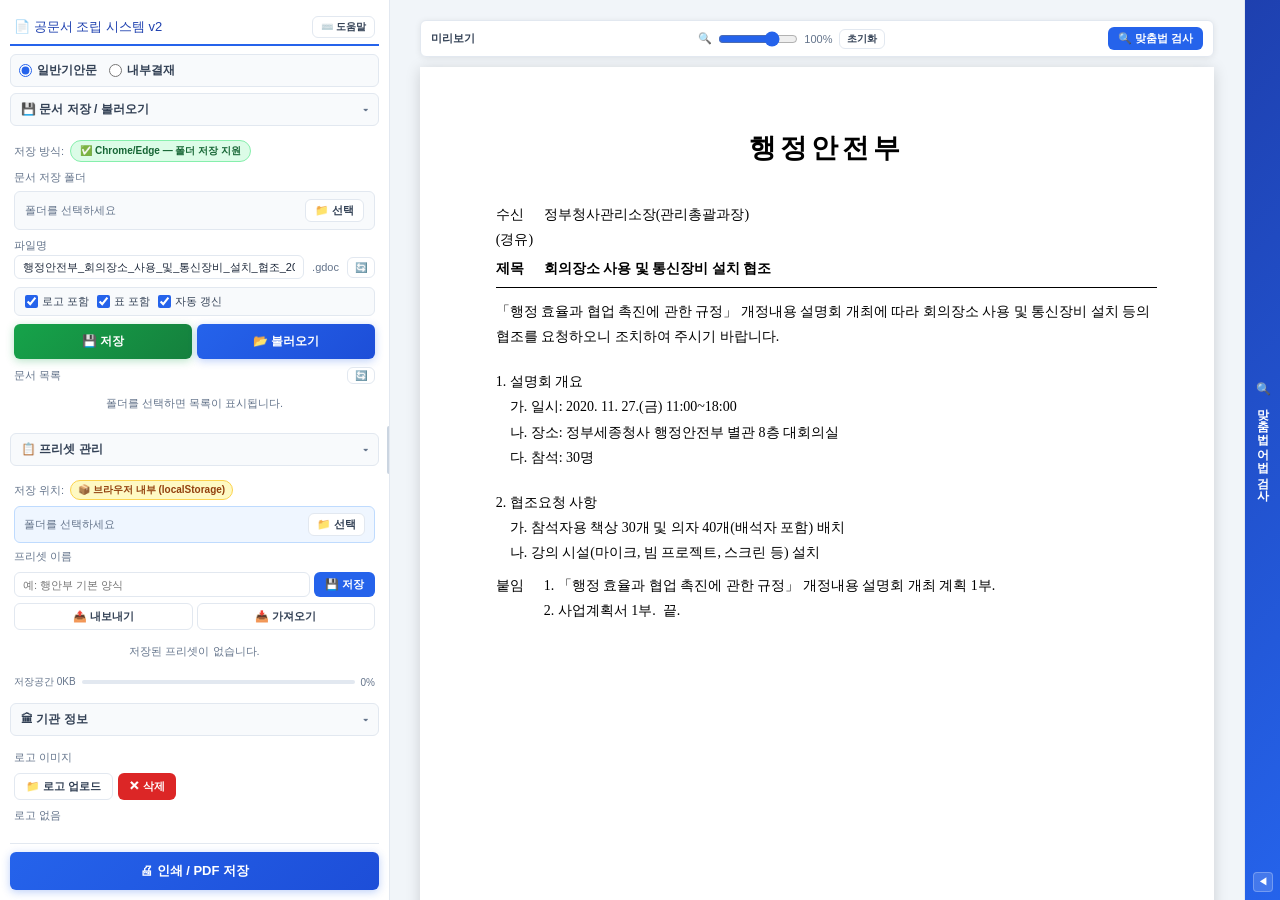
==== commit e81f3a77: "Update index.html" ====
--- a/index.html
+++ b/index.html
@@ -1,403 +1,1764 @@
 <!DOCTYPE html>
 <html lang="ko">
 <head>
-  <meta charset="UTF-8">
-  <meta name="viewport" content="width=device-width, initial-scale=1.0">
-  <title>공문서 작성 도우미</title>
-  <link rel="preconnect" href="https://fonts.googleapis.com">
-  <link rel="preconnect" href="https://fonts.gstatic.com" crossorigin>
-  <link href="https://fonts.googleapis.com/css2?family=Noto+Sans+KR:wght@400;500;700&display=swap" rel="stylesheet">
-  <link rel="stylesheet" href="css/style.css">
-  <style>
-    *, *::before, *::after { box-sizing: border-box; margin: 0; padding: 0; }
-    body { font-family: 'Noto Sans KR', sans-serif; background: #f0f2f5; color: #1a1a1a; }
-
-    /* ── 헤더 ── */
-    .header { background:#fff; border-bottom:1px solid #e0e0e0; position:sticky; top:0; z-index:100; box-shadow:0 2px 8px rgba(0,0,0,.06); }
-    .header-inner { max-width:1200px; margin:0 auto; padding:0 20px; height:56px; display:flex; align-items:center; justify-content:space-between; }
-    .logo { font-size:1.1rem; font-weight:700; color:#2c3e50; text-decoration:none; }
-    .logo:hover { color:#3498db; }
-    .nav { display:flex; gap:4px; }
-    .nav-link { padding:6px 12px; border-radius:7px; font-size:.88rem; color:#666; text-decoration:none; transition:.15s; }
-    .nav-link:hover { background:#ecf0f1; color:#2c3e50; }
-    .nav-link.active { background:#3498db; color:#fff; }
-
-    /* ── 메인 ── */
-    .main-content { padding:24px 0 60px; }
-    .container { max-width:1200px; margin:0 auto; padding:0 20px; }
-
-    /* ── 히어로 ── */
-    .hero-section { text-align:center; padding:40px 0 28px; }
-    .hero-title { font-size:2rem; font-weight:700; color:#2c3e50; margin-bottom:10px; }
-    .hero-desc  { font-size:1rem; color:#666; margin-bottom:16px; }
-    .org-name-badge { display:inline-block; background:#eaf4fb; color:#2980b9; padding:6px 18px; border-radius:20px; font-size:.95rem; font-weight:500; }
-
-    /* ── 섹션 ── */
-    .section { margin-bottom:40px; }
-    .section-title { font-size:1.1rem; font-weight:700; color:#2c3e50; margin-bottom:16px; display:flex; align-items:center; gap:8px; }
-
-    /* ── 템플릿 그리드 ── */
-    .template-grid { display:grid; grid-template-columns:repeat(auto-fill,minmax(160px,1fr)); gap:16px; }
-    .template-card { display:flex; flex-direction:column; align-items:center; gap:8px; padding:24px 16px; background:#fff; border:2px solid #e0e0e0; border-radius:12px; text-decoration:none; color:#2c3e50; transition:all .2s; cursor:pointer; }
-    .template-card:hover { border-color:#3498db; background:#eaf4fb; transform:translateY(-2px); box-shadow:0 4px 16px rgba(52,152,219,.15); }
-    .template-icon { font-size:2rem; }
-    .template-card strong { font-size:.95rem; }
-    .template-card small  { font-size:.8rem; color:#888; }
-
-    /* ── 문서 목록 ── */
-    .doc-list { display:flex; flex-direction:column; gap:8px; }
-    .doc-list-item { display:flex; align-items:center; gap:12px; background:#fff; border:1px solid #e0e0e0; border-radius:8px; padding:12px 16px; transition:.15s; }
-    .doc-list-item:hover { border-color:#3498db; background:#f8fbff; }
-    .doc-item-icon  { font-size:1.4rem; flex-shrink:0; }
-    .doc-item-info  { flex:1; min-width:0; }
-    .doc-item-title { font-size:.9rem; font-weight:600; color:#2c3e50; white-space:nowrap; overflow:hidden; text-overflow:ellipsis; }
-    .doc-item-meta  { font-size:.78rem; color:#999; margin-top:2px; }
-    .doc-item-actions { display:flex; gap:6px; flex-shrink:0; }
-
-    /* ── 빈 상태 ── */
-    .empty-state { text-align:center; padding:40px; color:#aaa; background:#fff; border-radius:10px; border:2px dashed #e0e0e0; }
-    .empty-state .empty-icon { font-size:2.5rem; margin-bottom:10px; }
-    .empty-state p { font-size:.9rem; margin-bottom:14px; }
-
-    /* ── 팁 그리드 ── */
-    .tip-grid { display:grid; grid-template-columns:repeat(auto-fill,minmax(200px,1fr)); gap:16px; }
-    .tip-card { background:#fff; border:1px solid #e0e0e0; border-radius:10px; padding:16px; }
-    .tip-card h4 { font-size:.95rem; margin-bottom:8px; color:#2c3e50; }
-    .tip-card p  { font-size:.85rem; color:#555; line-height:1.6; }
-    .tip-card code { background:#f4f4f4; padding:2px 6px; border-radius:4px; font-size:.82rem; }
-
-    /* ── 배지 ── */
-    .badge { display:inline-block; padding:2px 9px; border-radius:12px; font-size:.76rem; font-weight:600; }
-    .badge-success { background:#e8f8f0; color:#27ae60; }
-    .badge-warning { background:#fef9e7; color:#f39c12; }
-
-    /* ── 버튼 ── */
-    .btn { display:inline-flex; align-items:center; gap:5px; padding:8px 18px; border:none; border-radius:7px; font-size:.88rem; font-weight:500; cursor:pointer; transition:background .15s,transform .1s; text-decoration:none; white-space:nowrap; font-family:inherit; line-height:1; }
-    .btn:active { transform:scale(.97); }
-    .btn-primary   { background:#3498db; color:#fff; }
-    .btn-primary:hover   { background:#2980b9; }
-    .btn-secondary { background:#ecf0f1; color:#2c3e50; border:1px solid #ddd; }
-    .btn-secondary:hover { background:#dde4e6; }
-    .btn-success   { background:#27ae60; color:#fff; }
-    .btn-success:hover   { background:#219a52; }
-    .btn-danger    { background:#e74c3c; color:#fff; }
-    .btn-danger:hover    { background:#c0392b; }
-    .btn-sm { padding:5px 11px; font-size:.82rem; }
-
-    /* ── 푸터 ── */
-    .footer { background:#fff; border-top:1px solid #e0e0e0; padding:20px; text-align:center; font-size:.82rem; color:#999; margin-top:40px; }
-
-    /* ── 반응형 ── */
-    @media (max-width:768px) {
-      .hero-title { font-size:1.5rem; }
-      .template-grid { grid-template-columns:repeat(2,1fr); }
-      .tip-grid { grid-template-columns:1fr; }
-      .doc-list-item { flex-wrap:wrap; }
-      .doc-item-actions { width:100%; justify-content:flex-end; margin-top:4px; }
-    }
-    @media (max-width:480px) {
-      .template-grid { grid-template-columns:repeat(2,1fr); }
-      .header-inner { padding:0 12px; }
-      .nav-link { padding:5px 8px; font-size:.82rem; }
-    }
-  </style>
+<meta charset="UTF-8">
+<meta name="viewport" content="width=device-width,initial-scale=1.0">
+<title>지능형 공문서 조립 시스템 v2</title>
+<style>
+:root{
+  --primary:#2563eb;--primary-dark:#1d4ed8;
+  --success:#16a34a;--danger:#dc2626;--warning:#d97706;
+  --bg:#f1f5f9;--border:#e2e8f0;--muted:#64748b;
+  --surface:#fff;--surface2:#f8fafc;
+  --text:#1e293b;--text-sub:#334155;
+  --font-ui:'Malgun Gothic','맑은 고딕',sans-serif;
+  --font-doc:'맑은 고딕','Malgun Gothic',serif;
+  --radius:6px;--shadow:0 2px 14px rgba(0,0,0,.15);
+  --transition:all .15s ease;
+  --spell-panel-width:340px;
+}
+*{box-sizing:border-box;margin:0;padding:0;}
+body{font-family:var(--font-ui);background:var(--bg);display:flex;height:100vh;overflow:hidden;color:var(--text);}
+::-webkit-scrollbar{width:6px;height:6px;}
+::-webkit-scrollbar-track{background:transparent;}
+::-webkit-scrollbar-thumb{background:#cbd5e1;border-radius:3px;}
+::-webkit-scrollbar-thumb:hover{background:#94a3b8;}
+.sidebar{width:390px;min-width:240px;max-width:620px;background:var(--surface);border-right:1px solid var(--border);display:flex;flex-direction:column;overflow-y:auto;padding:10px 10px 0 10px;gap:6px;position:relative;flex-shrink:0;}
+.sidebar-resize-handle{position:absolute;top:0;right:-5px;width:10px;height:100%;cursor:col-resize;z-index:100;display:flex;align-items:center;justify-content:center;transition:background .15s;}
+.sidebar-resize-handle:hover,.sidebar-resize-handle.dragging{background:rgba(37,99,235,.12);}
+.sidebar-resize-grip{width:4px;height:48px;background:#cbd5e1;border-radius:4px;transition:background .15s,transform .15s;pointer-events:none;}
+.sidebar-resize-handle:hover .sidebar-resize-grip,.sidebar-resize-handle.dragging .sidebar-resize-grip{background:var(--primary);transform:scaleX(1.5);}
+.sidebar-title{font-size:13px;padding:6px 4px;color:#1e40af;border-bottom:2px solid var(--primary);margin-bottom:2px;display:flex;align-items:center;gap:6px;flex-shrink:0;}
+.sidebar-print-sticky{position:sticky;bottom:0;background:var(--surface);padding:8px 0 10px 0;margin-top:auto;border-top:1px solid var(--border);flex-shrink:0;z-index:10;}
+.section-header{display:flex;align-items:center;justify-content:space-between;background:var(--surface2);border:1px solid var(--border);border-radius:var(--radius);padding:7px 10px;cursor:pointer;font-size:12px;font-weight:700;color:var(--text-sub);user-select:none;transition:var(--transition);flex-shrink:0;}
+.section-header:hover{background:#eff6ff;border-color:#bfdbfe;}
+.section-header .arrow{font-size:10px;color:var(--muted);transition:transform .2s;}
+.section-header.open .arrow{transform:rotate(0deg);}
+.section-header:not(.open) .arrow{transform:rotate(-90deg);}
+.section-body{padding:8px 4px;display:flex;flex-direction:column;gap:6px;animation:fadeIn .15s ease;}
+.section-body.collapsed{display:none;}
+@keyframes fadeIn{from{opacity:0;transform:translateY(-4px);}to{opacity:1;transform:translateY(0);}}
+label.field-label{font-size:11px;color:var(--muted);display:block;margin-bottom:2px;font-weight:500;}
+input[type=text],input[type=number],input[type=password],textarea,select{width:100%;border:1px solid var(--border);border-radius:var(--radius);padding:5px 8px;font-size:12px;font-family:var(--font-ui);background:var(--surface);color:var(--text);resize:vertical;transition:border-color .15s;}
+input[type=text]:focus,input[type=number]:focus,input[type=password]:focus,textarea:focus{outline:none;border-color:var(--primary);box-shadow:0 0 0 3px rgba(37,99,235,.1);}
+textarea{min-height:60px;}
+.btn{display:inline-flex;align-items:center;justify-content:center;gap:4px;padding:5px 11px;border:none;border-radius:var(--radius);cursor:pointer;font-size:11px;font-family:var(--font-ui);font-weight:600;transition:var(--transition);white-space:nowrap;}
+.btn:hover{opacity:.85;transform:translateY(-1px);}
+.btn:active{transform:translateY(0);}
+.btn-primary{background:var(--primary);color:#fff;}
+.btn-primary:hover{background:var(--primary-dark);}
+.btn-success{background:var(--success);color:#fff;}
+.btn-danger{background:var(--danger);color:#fff;}
+.btn-outline{background:var(--surface);border:1px solid var(--border);color:var(--text-sub);}
+.btn-outline:hover{background:var(--surface2);}
+.btn-row{display:flex;gap:5px;flex-wrap:wrap;}
+.doc-type-row{display:flex;gap:12px;align-items:center;padding:7px 8px;background:var(--surface2);border:1px solid var(--border);border-radius:var(--radius);flex-shrink:0;}
+.doc-type-row label{font-size:12px;font-weight:600;color:var(--text-sub);display:flex;align-items:center;gap:5px;cursor:pointer;margin-bottom:0;}
+.doc-type-row input[type=radio]{accent-color:var(--primary);}
+.preset-item,.tbl-item{display:flex;align-items:center;justify-content:space-between;padding:5px 8px;border:1px solid var(--border);border-radius:var(--radius);font-size:11px;background:var(--surface2);gap:6px;transition:var(--transition);}
+.preset-item:hover,.tbl-item:hover{border-color:#bfdbfe;background:#f0f7ff;}
+.preset-item span,.tbl-item span{flex:1;color:var(--text-sub);overflow:hidden;text-overflow:ellipsis;white-space:nowrap;}
+.input-with-btn{display:flex;gap:4px;align-items:center;}
+.input-with-btn input{flex:1;min-width:0;}
+.docno-group{display:flex;gap:4px;align-items:center;}
+.docno-group input{flex:1;min-width:0;}
+.divider{height:1px;background:var(--border);margin:2px 0;}
+.print-btn{width:100%;padding:10px;font-size:13px;background:linear-gradient(135deg,#2563eb,#1d4ed8);box-shadow:0 2px 8px rgba(37,99,235,.3);}
+.print-btn:hover{box-shadow:0 4px 14px rgba(37,99,235,.4);}
+.field-row-2{display:grid;grid-template-columns:1fr 1fr;gap:6px;}
+.field-row-3{display:grid;grid-template-columns:1fr 1fr 1fr;gap:6px;}
+.field-col{display:flex;flex-direction:column;gap:2px;}
+.storage-bar-wrap{display:flex;align-items:center;gap:6px;font-size:10px;color:var(--muted);margin-top:2px;}
+.storage-bar{flex:1;height:4px;background:#e2e8f0;border-radius:2px;overflow:hidden;}
+.storage-bar-fill{height:100%;background:var(--primary);border-radius:2px;transition:width .3s;}
+.storage-bar-fill.warn{background:var(--warning);}
+.storage-bar-fill.danger{background:var(--danger);}
+.body-hint{font-size:10px;color:var(--muted);padding:3px 6px;line-height:1.6;background:var(--surface2);border:1px solid var(--border);border-radius:0 0 var(--radius) var(--radius);border-top:none;margin-top:-1px;}
+.body-warn-list{display:flex;flex-direction:column;gap:2px;margin-top:3px;}
+.body-warn-item{display:flex;align-items:flex-start;gap:4px;padding:3px 7px;background:#fffbeb;border:1px solid #fcd34d;border-radius:var(--radius);font-size:10px;color:#92400e;line-height:1.5;animation:fadeIn .15s ease;}
+.body-warn-item.error{background:#fef2f2;border-color:#fca5a5;color:#991b1b;}
+.body-warn-item .warn-icon{flex-shrink:0;margin-top:1px;}
+.body-warn-item .warn-text{flex:1;word-break:break-all;}
+.body-warn-item .warn-line{flex-shrink:0;background:#fcd34d;color:#78350f;border-radius:3px;padding:0 4px;font-size:9px;font-weight:700;cursor:pointer;}
+.body-warn-item.error .warn-line{background:#fca5a5;color:#7f1d1d;}
+textarea.has-warn{border-color:#f59e0b!important;}
+textarea.has-error{border-color:#ef4444!important;}
+.body-editor-wrap{position:relative;}
+.body-highlight-layer{position:absolute;top:0;left:0;right:0;bottom:0;padding:5px 8px;font-size:12px;font-family:var(--font-ui);line-height:1.6;white-space:pre-wrap;word-wrap:break-word;overflow:hidden;pointer-events:none;color:transparent;border:1px solid transparent;border-radius:var(--radius);z-index:1;box-sizing:border-box;}
+.body-highlight-layer .hl-error{border-bottom:2px solid #ef4444;background:rgba(239,68,68,.08);border-radius:2px;color:transparent;}
+.body-highlight-layer .hl-warn{border-bottom:2px solid #f59e0b;background:rgba(245,158,11,.08);border-radius:2px;color:transparent;}
+.body-highlight-layer .hl-info{border-bottom:2px solid #3b82f6;background:rgba(59,130,246,.06);border-radius:2px;color:transparent;}
+#doc-body{position:relative;z-index:2;background:transparent!important;resize:vertical;min-height:160px;}
+.tbl-insert-indicator{display:flex;align-items:center;gap:6px;padding:5px 8px;border-radius:var(--radius);background:#f0fdf4;border:1px solid #86efac;font-size:11px;color:#166534;line-height:1.5;transition:var(--transition);}
+.tbl-insert-indicator .indicator-dot{width:8px;height:8px;border-radius:50%;background:#16a34a;flex-shrink:0;animation:pulse 1.5s ease-in-out infinite;}
+@keyframes pulse{0%,100%{opacity:1;transform:scale(1);}50%{opacity:.5;transform:scale(.8);}}
+.tbl-insert-indicator.no-focus{background:#fff7ed;border-color:#fdba74;color:#92400e;}
+.tbl-insert-indicator.no-focus .indicator-dot{background:#f97316;animation:none;}
+
+/* ══════════════════════════════════
+   ★ 파일 저장/불러오기 + 프리셋 통합 스타일
+══════════════════════════════════ */
+.file-mgr-wrap{display:flex;flex-direction:column;gap:8px;}
+.file-mgr-browser-badge{display:inline-flex;align-items:center;gap:5px;padding:3px 9px;border-radius:12px;font-size:10px;font-weight:700;background:#dcfce7;color:#166534;border:1px solid #86efac;}
+.file-mgr-browser-badge.fallback{background:#fef9c3;color:#92400e;border-color:#fcd34d;}
+.file-mgr-dir-row{display:flex;align-items:center;gap:6px;padding:7px 10px;background:var(--surface2);border:1px solid var(--border);border-radius:var(--radius);font-size:11px;color:var(--text-sub);min-height:34px;}
+.file-mgr-dir-path{flex:1;overflow:hidden;text-overflow:ellipsis;white-space:nowrap;color:var(--primary);font-weight:600;}
+.file-mgr-dir-path.empty{color:var(--muted);font-weight:400;}
+.file-mgr-btn-row{display:grid;grid-template-columns:1fr 1fr;gap:5px;}
+.file-mgr-save-btn{padding:9px;font-size:12px;font-weight:700;background:linear-gradient(135deg,#16a34a,#15803d);color:#fff;border:none;border-radius:var(--radius);cursor:pointer;display:flex;align-items:center;justify-content:center;gap:6px;box-shadow:0 2px 8px rgba(22,163,74,.3);transition:var(--transition);}
+.file-mgr-save-btn:hover{box-shadow:0 4px 14px rgba(22,163,74,.4);transform:translateY(-1px);}
+.file-mgr-load-btn{padding:9px;font-size:12px;font-weight:700;background:linear-gradient(135deg,#2563eb,#1d4ed8);color:#fff;border:none;border-radius:var(--radius);cursor:pointer;display:flex;align-items:center;justify-content:center;gap:6px;box-shadow:0 2px 8px rgba(37,99,235,.3);transition:var(--transition);}
+.file-mgr-load-btn:hover{box-shadow:0 4px 14px rgba(37,99,235,.4);transform:translateY(-1px);}
+.file-mgr-opt-row{display:flex;align-items:center;gap:8px;padding:6px 10px;background:var(--surface2);border:1px solid var(--border);border-radius:var(--radius);font-size:11px;flex-wrap:wrap;}
+.file-mgr-opt-row label{display:flex;align-items:center;gap:4px;cursor:pointer;color:var(--text-sub);}
+.file-mgr-opt-row input[type=checkbox]{accent-color:var(--primary);}
+.file-list-wrap{display:flex;flex-direction:column;gap:3px;max-height:180px;overflow-y:auto;}
+.file-list-item{display:flex;align-items:center;gap:6px;padding:5px 8px;border:1px solid var(--border);border-radius:var(--radius);background:var(--surface2);font-size:11px;transition:var(--transition);cursor:pointer;}
+.file-list-item:hover{border-color:#bfdbfe;background:#f0f7ff;}
+.file-list-item .file-icon{font-size:14px;flex-shrink:0;}
+.file-list-item .file-name{flex:1;overflow:hidden;text-overflow:ellipsis;white-space:nowrap;color:var(--text-sub);}
+.file-list-item .file-date{font-size:10px;color:var(--muted);white-space:nowrap;text-align:right;}
+.file-list-empty{font-size:11px;color:var(--muted);padding:8px 4px;text-align:center;}
+.file-mgr-status{font-size:10px;padding:4px 8px;border-radius:var(--radius);display:none;animation:fadeIn .2s ease;line-height:1.5;}
+.file-mgr-status.show{display:block;}
+.file-mgr-status.success{background:#dcfce7;color:#166534;border:1px solid #86efac;}
+.file-mgr-status.error{background:#fef2f2;color:#991b1b;border:1px solid #fca5a5;}
+.file-mgr-status.warn{background:#fef9c3;color:#92400e;border:1px solid #fcd34d;}
+.save-filename-row{display:flex;gap:4px;align-items:center;}
+.save-filename-row input{flex:1;font-size:11px;}
+.save-filename-row .ext{font-size:11px;color:var(--muted);white-space:nowrap;padding:5px 4px;}
+
+/* ══════════════════════════════════
+   ★ 프리셋 전용 스타일
+══════════════════════════════════ */
+.preset-folder-row{display:flex;align-items:center;gap:6px;padding:6px 9px;background:#eff6ff;border:1px solid #bfdbfe;border-radius:var(--radius);font-size:11px;}
+.preset-folder-path{flex:1;overflow:hidden;text-overflow:ellipsis;white-space:nowrap;color:var(--primary);font-weight:600;}
+.preset-folder-path.empty{color:var(--muted);font-weight:400;}
+.preset-folder-badge{display:inline-flex;align-items:center;gap:4px;padding:2px 7px;border-radius:10px;font-size:10px;font-weight:700;}
+.preset-folder-badge.file{background:#dcfce7;color:#166534;border:1px solid #86efac;}
+.preset-folder-badge.local{background:#fef9c3;color:#92400e;border:1px solid #fcd34d;}
+.preset-save-row{display:flex;gap:4px;}
+.preset-save-row input{flex:1;font-size:11px;}
+.preset-action-bar{display:flex;gap:4px;flex-wrap:wrap;}
+.preset-sync-btn{flex:1;padding:6px;font-size:11px;font-weight:700;background:linear-gradient(135deg,#7c3aed,#6d28d9);color:#fff;border:none;border-radius:var(--radius);cursor:pointer;display:flex;align-items:center;justify-content:center;gap:4px;transition:var(--transition);}
+.preset-sync-btn:hover{opacity:.85;transform:translateY(-1px);}
+.preset-list-wrap{display:flex;flex-direction:column;gap:3px;max-height:200px;overflow-y:auto;}
+.preset-item-v2{display:flex;align-items:center;gap:6px;padding:6px 9px;border:1px solid var(--border);border-radius:var(--radius);background:var(--surface2);font-size:11px;transition:var(--transition);}
+.preset-item-v2:hover{border-color:#bfdbfe;background:#f0f7ff;}
+.preset-item-v2 .preset-name{flex:1;font-weight:600;color:var(--text-sub);overflow:hidden;text-overflow:ellipsis;white-space:nowrap;}
+.preset-item-v2 .preset-date{font-size:10px;color:var(--muted);white-space:nowrap;}
+.preset-empty{font-size:11px;color:var(--muted);padding:8px 4px;text-align:center;}
+
+/* 맞춤법 패널 등 기존 스타일 */
+.spell-panel{width:var(--spell-panel-width);min-width:260px;max-width:500px;background:var(--surface);border-left:1px solid var(--border);display:flex;flex-direction:column;flex-shrink:0;position:relative;transition:width .25s ease,min-width .25s ease;overflow:hidden;}
+.spell-panel.collapsed{width:36px;min-width:36px;}
+.spell-panel-resize-handle{position:absolute;top:0;left:-5px;width:10px;height:100%;cursor:col-resize;z-index:100;display:flex;align-items:center;justify-content:center;transition:background .15s;}
+.spell-panel-resize-handle:hover,.spell-panel-resize-handle.dragging{background:rgba(37,99,235,.12);}
+.spell-panel-resize-grip{width:4px;height:48px;background:#cbd5e1;border-radius:4px;transition:background .15s,transform .15s;pointer-events:none;}
+.spell-panel-resize-handle:hover .spell-panel-resize-grip,.spell-panel-resize-handle.dragging .spell-panel-resize-grip{background:var(--primary);transform:scaleX(1.5);}
+.spell-panel-header{display:flex;align-items:center;gap:8px;padding:10px 12px;background:linear-gradient(135deg,#1e40af,#2563eb);color:#fff;flex-shrink:0;min-height:46px;position:relative;overflow:hidden;cursor:pointer;}
+.spell-panel-header-title{font-size:13px;font-weight:700;letter-spacing:.3px;white-space:nowrap;overflow:hidden;flex:1;display:flex;align-items:center;gap:6px;}
+.spell-panel-header-title .spell-badge-total{display:inline-flex;align-items:center;justify-content:center;background:rgba(255,255,255,.25);border-radius:10px;padding:1px 8px;font-size:10px;font-weight:700;white-space:nowrap;}
+.spell-panel-header-title .spell-badge-total.has-error{background:#dc2626;}
+.spell-panel-toggle{width:24px;height:24px;background:rgba(255,255,255,.15);border:1px solid rgba(255,255,255,.25);border-radius:4px;cursor:pointer;display:flex;align-items:center;justify-content:center;font-size:12px;flex-shrink:0;transition:var(--transition);color:#fff;}
+.spell-panel-toggle:hover{background:rgba(255,255,255,.3);}
+.spell-panel-body{flex:1;overflow-y:auto;display:flex;flex-direction:column;gap:0;}
+.spell-panel.collapsed .spell-panel-body{display:none;}
+.spell-panel.collapsed .spell-panel-resize-handle{display:none;}
+.spell-panel.collapsed .spell-panel-header{flex-direction:column;padding:8px 4px;justify-content:flex-start;align-items:center;gap:6px;flex:1;}
+.spell-panel.collapsed .spell-panel-header-title{writing-mode:vertical-rl;text-orientation:mixed;flex:1;justify-content:center;font-size:12px;}
+.spell-panel.collapsed .spell-panel-toggle{width:20px;height:20px;font-size:10px;}
+.spell-tab-bar{display:flex;border-bottom:2px solid var(--border);background:var(--surface2);flex-shrink:0;}
+.spell-tab-btn{flex:1;padding:9px 4px;border:none;background:transparent;font-size:11px;font-weight:600;color:var(--muted);cursor:pointer;transition:var(--transition);border-bottom:2px solid transparent;margin-bottom:-2px;display:flex;align-items:center;justify-content:center;gap:3px;white-space:nowrap;}
+.spell-tab-btn:hover{color:var(--primary);background:#eff6ff;}
+.spell-tab-btn.active{color:var(--primary);border-bottom-color:var(--primary);background:var(--surface);}
+.spell-tab-badge{display:inline-flex;align-items:center;justify-content:center;min-width:16px;height:16px;border-radius:8px;font-size:9px;font-weight:700;padding:0 4px;background:var(--danger);color:#fff;}
+.spell-tab-panel{display:none;flex-direction:column;gap:0;flex:1;}
+.spell-tab-panel.active{display:flex;}
+.spell-panel-scroll{flex:1;overflow-y:auto;padding:10px;display:flex;flex-direction:column;gap:8px;}
+.panel-desc-box{background:#eff6ff;border:1px solid #bfdbfe;border-radius:var(--radius);padding:8px 10px;font-size:11px;color:#1e40af;line-height:1.7;}
+.spell-action-bar{display:flex;gap:6px;align-items:center;padding:8px 10px;border-bottom:1px solid var(--border);background:var(--surface2);flex-shrink:0;flex-wrap:wrap;}
+.spell-action-bar .action-label{font-size:11px;font-weight:700;color:var(--text-sub);flex:1;min-width:0;}
+.btn-fix-all{padding:4px 10px;font-size:11px;font-weight:700;border:none;border-radius:var(--radius);cursor:pointer;display:inline-flex;align-items:center;gap:3px;transition:var(--transition);white-space:nowrap;}
+.btn-fix-all.rule{background:#7c3aed;color:#fff;}
+.btn-fix-all.rule:hover{background:#6d28d9;}
+.btn-fix-all.gemini{background:var(--success);color:#fff;}
+.btn-fix-all.gemini:hover{background:#15803d;}
+.btn-fix-all:disabled{background:#94a3b8;cursor:not-allowed;transform:none;}
+.btn-undo-spell{padding:4px 10px;font-size:11px;font-weight:700;background:var(--surface);border:1px solid var(--border);color:var(--text-sub);border-radius:var(--radius);cursor:pointer;display:inline-flex;align-items:center;gap:3px;transition:var(--transition);}
+.btn-undo-spell:hover{background:#fef9c3;border-color:#fcd34d;color:#92400e;}
+.btn-undo-spell:disabled{opacity:.4;cursor:not-allowed;}
+.naver-main-btn{width:100%;padding:11px;font-size:13px;font-weight:700;background:linear-gradient(135deg,#03c75a,#02a84b);color:#fff;border:none;border-radius:var(--radius);cursor:pointer;display:flex;align-items:center;justify-content:center;gap:7px;box-shadow:0 2px 8px rgba(3,199,90,.3);transition:var(--transition);}
+.naver-main-btn:hover{box-shadow:0 4px 14px rgba(3,199,90,.4);transform:translateY(-1px);}
+.naver-step-box{background:var(--surface2);border:1px solid var(--border);border-radius:var(--radius);padding:8px 10px;}
+.naver-step-title{font-size:11px;font-weight:700;color:var(--text-sub);margin-bottom:5px;}
+.naver-step-list{display:flex;flex-direction:column;gap:4px;}
+.naver-step-item{display:flex;align-items:center;gap:7px;font-size:11px;color:var(--text-sub);line-height:1.5;}
+.naver-step-num{width:18px;height:18px;border-radius:50%;background:var(--primary);color:#fff;display:flex;align-items:center;justify-content:center;font-size:10px;font-weight:700;flex-shrink:0;}
+.naver-paste-area{display:flex;flex-direction:column;gap:4px;}
+.naver-paste-label{font-size:11px;font-weight:700;color:var(--text-sub);}
+.naver-paste-textarea{min-height:90px;font-size:12px;border:2px dashed #a5d6a7;background:#f9fffe;}
+.naver-paste-textarea:focus{border-color:#03c75a;border-style:solid;}
+.naver-apply-row{display:flex;gap:5px;}
+.naver-apply-btn{flex:1;padding:8px;font-size:12px;font-weight:700;background:var(--success);color:#fff;border:none;border-radius:var(--radius);cursor:pointer;display:flex;align-items:center;justify-content:center;gap:5px;transition:var(--transition);}
+.naver-apply-btn:hover{background:#15803d;transform:translateY(-1px);}
+.naver-undo-btn{padding:8px 12px;font-size:12px;font-weight:700;background:var(--surface);border:1px solid var(--border);color:var(--text-sub);border-radius:var(--radius);cursor:pointer;display:flex;align-items:center;gap:4px;transition:var(--transition);}
+.naver-undo-btn:hover{background:#fef9c3;border-color:#fcd34d;color:#92400e;}
+.naver-undo-btn:disabled{opacity:.4;cursor:not-allowed;}
+.naver-copy-status{font-size:10px;padding:4px 8px;border-radius:var(--radius);display:none;animation:fadeIn .2s ease;}
+.naver-copy-status.show{display:block;}
+.naver-copy-status.success{background:#dcfce7;color:#166534;border:1px solid #86efac;}
+.naver-copy-status.error{background:#fef2f2;color:#991b1b;border:1px solid #fca5a5;}
+.doc-rule-check-btn{width:100%;padding:10px;font-size:13px;font-weight:700;background:linear-gradient(135deg,#7c3aed,#6d28d9);color:#fff;border:none;border-radius:var(--radius);cursor:pointer;display:flex;align-items:center;justify-content:center;gap:6px;box-shadow:0 2px 8px rgba(124,58,237,.3);transition:var(--transition);}
+.doc-rule-check-btn:hover{box-shadow:0 4px 14px rgba(124,58,237,.4);transform:translateY(-1px);}
+.rule-category-filter{display:flex;gap:4px;flex-wrap:wrap;}
+.rule-cat-btn{padding:3px 8px;border-radius:12px;border:1px solid var(--border);font-size:10px;font-weight:600;cursor:pointer;background:var(--surface2);color:var(--muted);transition:var(--transition);}
+.rule-cat-btn:hover{border-color:var(--primary);color:var(--primary);}
+.rule-cat-btn.active{background:var(--primary);color:#fff;border-color:var(--primary);}
+.rule-result-summary{font-size:11px;font-weight:700;padding:6px 8px;background:var(--surface2);border:1px solid var(--border);border-radius:var(--radius);display:flex;align-items:center;gap:6px;flex-wrap:wrap;}
+.rule-badge{padding:1px 7px;border-radius:10px;font-size:10px;font-weight:700;}
+.rule-badge.error{background:#fee2e2;color:#991b1b;}
+.rule-badge.warn{background:#fef9c3;color:#92400e;}
+.rule-badge.info{background:#e0e7ff;color:#3730a3;}
+.rule-item{display:flex;align-items:flex-start;gap:6px;padding:7px 9px;border-radius:var(--radius);font-size:11px;line-height:1.6;border:1px solid;cursor:pointer;transition:var(--transition);animation:fadeIn .15s ease;}
+.rule-item:hover{filter:brightness(.97);transform:translateX(2px);}
+.rule-item.error{background:#fef2f2;border-color:#fca5a5;color:#991b1b;}
+.rule-item.warn{background:#fffbeb;border-color:#fcd34d;color:#92400e;}
+.rule-item.info{background:#eff6ff;border-color:#bfdbfe;color:#1e40af;}
+.rule-item.fixed{opacity:.4;text-decoration:line-through;cursor:default;transform:none;}
+.rule-icon{flex-shrink:0;font-size:14px;}
+.rule-body{flex:1;min-width:0;}
+.rule-title{font-weight:700;margin-bottom:2px;}
+.rule-desc{font-size:10px;opacity:.85;line-height:1.5;}
+.rule-wrong{display:inline-block;background:#fee2e2;color:#991b1b;border-radius:3px;padding:0 4px;font-size:10px;text-decoration:line-through;margin-right:2px;}
+.rule-arrow{color:#6b7280;margin:0 2px;font-size:10px;}
+.rule-correct{display:inline-block;background:#dcfce7;color:#166534;border-radius:3px;padding:0 4px;font-size:10px;}
+.rule-guide{margin-top:3px;font-size:10px;opacity:.8;line-height:1.5;}
+.rule-meta{flex-shrink:0;display:flex;flex-direction:column;align-items:flex-end;gap:3px;}
+.rule-line{background:#e0e7ff;color:#3730a3;border-radius:3px;padding:0 4px;font-size:9px;font-weight:700;cursor:pointer;}
+.rule-cat-label{background:#f3f4f6;color:#6b7280;border-radius:3px;padding:0 4px;font-size:9px;}
+.btn-fix-rule{background:#dcfce7;color:#166534;padding:2px 7px;font-size:10px;font-weight:700;border:1px solid #86efac;border-radius:3px;cursor:pointer;white-space:nowrap;transition:var(--transition);}
+.btn-fix-rule:hover{background:#bbf7d0;transform:translateY(-1px);}
+.btn-fix-rule:disabled{background:#f1f5f9;color:#94a3b8;border-color:#e2e8f0;cursor:not-allowed;transform:none;}
+.rule-empty{font-size:11px;color:var(--success);font-weight:700;padding:8px 4px;text-align:center;}
+.rule-empty.placeholder{color:var(--muted);font-weight:400;}
+.gemini-key-box{background:#eff6ff;border:1px solid #bfdbfe;border-radius:var(--radius);padding:8px 10px;display:flex;flex-direction:column;gap:6px;}
+.gemini-key-title{font-size:11px;font-weight:700;color:#1e40af;display:flex;align-items:center;gap:5px;flex-wrap:wrap;}
+.gemini-key-input-row{display:flex;gap:4px;align-items:center;}
+.gemini-key-input-row input{flex:1;font-size:11px;}
+.gemini-status{display:inline-flex;align-items:center;gap:4px;font-size:10px;padding:2px 7px;border-radius:10px;font-weight:600;}
+.gemini-status.none{background:#f1f5f9;color:#64748b;}
+.gemini-status.ok{background:#dcfce7;color:#166534;}
+.gemini-status.err{background:#fef2f2;color:#991b1b;}
+.gemini-status.loading{background:#fef9c3;color:#a16207;}
+.gemini-guide-box{background:#f8fafc;border:1px solid var(--border);border-radius:var(--radius);padding:7px 9px;font-size:10px;color:var(--text-sub);line-height:1.8;}
+.gemini-guide-box ol{padding-left:14px;margin:3px 0 0;}
+.gemini-guide-box li{margin-bottom:1px;}
+.gemini-link-btn{display:inline-flex;align-items:center;gap:4px;padding:4px 10px;background:#4285f4;color:#fff;border:none;border-radius:var(--radius);font-size:11px;font-weight:700;cursor:pointer;text-decoration:none;transition:var(--transition);}
+.gemini-link-btn:hover{background:#3367d6;transform:translateY(-1px);}
+.gemini-check-btn{width:100%;padding:9px;font-size:13px;font-weight:700;background:linear-gradient(135deg,#2563eb,#1d4ed8);color:#fff;border:none;border-radius:var(--radius);cursor:pointer;display:flex;align-items:center;justify-content:center;gap:6px;box-shadow:0 2px 8px rgba(37,99,235,.25);transition:var(--transition);}
+.gemini-check-btn:hover:not(:disabled){box-shadow:0 4px 14px rgba(37,99,235,.4);transform:translateY(-1px);}
+.gemini-check-btn:disabled{background:#94a3b8;cursor:not-allowed;box-shadow:none;transform:none;}
+.spell-warn-list{display:flex;flex-direction:column;gap:4px;}
+.spell-warn-item{display:flex;align-items:flex-start;gap:5px;padding:6px 8px;border-radius:var(--radius);font-size:11px;line-height:1.6;animation:fadeIn .15s ease;border:1px solid;cursor:pointer;transition:var(--transition);}
+.spell-warn-item:hover{filter:brightness(.97);transform:translateX(2px);}
+.spell-warn-item.error{background:#fef2f2;border-color:#fca5a5;color:#991b1b;}
+.spell-warn-item.warn{background:#fffbeb;border-color:#fcd34d;color:#92400e;}
+.spell-warn-item.info{background:#eff6ff;border-color:#bfdbfe;color:#1e40af;}
+.spell-warn-item.fixed{opacity:.45;text-decoration:line-through;filter:grayscale(.6);cursor:default;transform:none;}
+.spell-warn-icon{flex-shrink:0;font-size:13px;}
+.spell-warn-body{flex:1;min-width:0;}
+.spell-warn-title{font-weight:700;margin-bottom:1px;}
+.spell-warn-detail{font-size:10px;opacity:.85;line-height:1.5;}
+.spell-warn-wrong{display:inline-block;background:#fee2e2;color:#991b1b;border-radius:3px;padding:0 4px;font-size:10px;text-decoration:line-through;margin-right:3px;}
+.spell-warn-arrow{color:#6b7280;margin:0 2px;font-size:10px;}
+.spell-warn-correct{display:inline-block;background:#dcfce7;color:#166534;border-radius:3px;padding:0 4px;font-size:10px;}
+.spell-warn-guide{margin-top:3px;font-size:10px;color:inherit;opacity:.8;line-height:1.5;}
+.spell-warn-meta{flex-shrink:0;display:flex;flex-direction:column;align-items:flex-end;gap:3px;}
+.spell-warn-line{background:#e0e7ff;color:#3730a3;border-radius:3px;padding:0 4px;font-size:9px;font-weight:700;cursor:pointer;}
+.btn-fix-one{background:#dcfce7;color:#166534;padding:2px 7px;font-size:10px;font-weight:700;border:1px solid #86efac;border-radius:3px;cursor:pointer;white-space:nowrap;transition:var(--transition);flex-shrink:0;}
+.btn-fix-one:hover{background:#bbf7d0;transform:translateY(-1px);}
+.btn-fix-one:disabled{background:#f1f5f9;color:#94a3b8;border-color:#e2e8f0;cursor:not-allowed;transform:none;}
+.spell-empty{font-size:11px;color:var(--muted);padding:12px 4px;text-align:center;line-height:1.8;}
+.spell-empty.ok{color:var(--success);font-weight:700;}
+.ai-checking-bar{display:flex;align-items:center;gap:6px;font-size:11px;color:#a16207;padding:8px 10px;background:#fef9c3;border-bottom:1px solid #fcd34d;animation:fadeIn .2s ease;}
+@keyframes spin{to{transform:rotate(360deg);}}
+.spinner{width:12px;height:12px;border:2px solid #fcd34d;border-top-color:#a16207;border-radius:50%;animation:spin .7s linear infinite;flex-shrink:0;}
+.preview-area{flex:1;overflow-y:auto;padding:20px;background:var(--bg);display:flex;flex-direction:column;align-items:center;min-width:0;}
+.preview-toolbar{width:210mm;display:flex;align-items:center;justify-content:space-between;margin-bottom:10px;padding:6px 10px;background:var(--surface);border:1px solid var(--border);border-radius:var(--radius);font-size:11px;color:var(--muted);position:sticky;top:0;z-index:20;box-shadow:0 1px 6px rgba(0,0,0,.08);}
+.preview-toolbar .zoom-row{display:flex;align-items:center;gap:6px;}
+.preview-toolbar input[type=range]{width:80px;accent-color:var(--primary);}
+.spell-panel-open-btn{display:flex;align-items:center;gap:5px;padding:4px 10px;background:var(--primary);color:#fff;border:none;border-radius:var(--radius);font-size:11px;font-weight:700;cursor:pointer;transition:var(--transition);}
+.spell-panel-open-btn:hover{background:var(--primary-dark);}
+.spell-panel-open-btn .btn-badge{display:inline-flex;align-items:center;justify-content:center;min-width:16px;height:16px;border-radius:8px;background:#dc2626;color:#fff;font-size:9px;font-weight:700;padding:0 4px;}
+.a4-wrap{transform-origin:top center;transition:transform .2s;display:flex;flex-direction:column;gap:12px;}
+.a4-page{width:210mm;height:297mm;background:#fff;box-shadow:var(--shadow);font-family:var(--font-doc);font-size:10.5pt;line-height:1.8;color:#000;display:flex;flex-direction:column;overflow:hidden;position:relative;flex-shrink:0;}
+.doc-content-inner{padding:15mm 15mm 0 20mm;flex-shrink:0;}
+.doc-content-continuation{padding:10mm 15mm 0 20mm;flex-shrink:0;}
+.doc-bottom-inner{margin-top:auto;flex-shrink:0;padding:0 15mm 10mm 20mm;}
+.org-header-wrap{display:flex;align-items:center;justify-content:center;gap:10px;margin-bottom:8mm;}
+.org-logo{width:44px;height:44px;object-fit:contain;}
+.org-name-text{font-size:20pt;font-weight:700;letter-spacing:4px;}
+.meta-block{margin-bottom:1mm;}
+.meta-row{display:flex;font-size:10.5pt;line-height:1.8;}
+.meta-lbl{min-width:36pt;}
+.meta-via-row{font-size:10.5pt;line-height:1.8;}
+.meta-title-row{display:flex;font-size:10.5pt;font-weight:700;border-bottom:1pt solid #000;padding-bottom:1.5mm;margin-bottom:3mm;}
+.meta-title-lbl{min-width:36pt;font-weight:700;}
+.meta-title-val{font-weight:700;flex:1;}
+.body-wrap{font-size:10.5pt;line-height:1.8;margin-bottom:2mm;}
+.body-blank{height:1.4em;}
+.body-l1{padding-left:0;display:flex;align-items:flex-start;}
+.body-l2{padding-left:1em;display:flex;align-items:flex-start;}
+.body-l3{padding-left:2em;display:flex;align-items:flex-start;}
+.body-l4{padding-left:3em;display:flex;align-items:flex-start;}
+.body-l1 .item-marker,.body-l2 .item-marker,.body-l3 .item-marker,.body-l4 .item-marker{flex-shrink:0;white-space:pre;}
+.body-l1 .item-content,.body-l2 .item-content,.body-l3 .item-content,.body-l4 .item-content{flex:1;}
+.body-plain{padding-left:0;}
+.body-center{text-align:center;}
+.body-right{text-align:right;}
+.body-left{text-align:left;}
+.body-bold{font-weight:700;}
+.body-underline{text-decoration:underline;}
+.attach-wrap{margin-top:1mm;font-size:10.5pt;line-height:1.8;}
+.attach-single{display:flex;align-items:flex-start;}
+.attach-single .attach-lbl{white-space:nowrap;flex-shrink:0;min-width:36pt;}
+.attach-single .attach-content{flex:1;}
+.attach-multi-wrap{display:flex;align-items:flex-start;}
+.attach-multi-lbl{white-space:nowrap;flex-shrink:0;min-width:36pt;}
+.attach-multi-list{flex:1;display:flex;flex-direction:column;}
+.attach-multi-item{display:flex;align-items:flex-start;}
+.attach-multi-marker{flex-shrink:0;white-space:pre;}
+.attach-multi-content{flex:1;}
+.inline-table{border-collapse:collapse;width:100%;margin:3px 0;font-size:10pt;}
+.inline-table th,.inline-table td{border:1px solid #000;padding:2px 6px;text-align:center;}
+.inline-table th{background:#f0f0f0;font-weight:700;}
+.inline-table td.num-cell{text-align:right;font-variant-numeric:tabular-nums;padding-right:8px;}
+.inline-table td.cell-left{text-align:left;}
+.inline-table td.cell-center{text-align:center;}
+.inline-table td.cell-right{text-align:right;}
+.table-end-mark{font-size:10.5pt;line-height:1.8;padding-left:0;}
+.sender-wrap{text-align:center;font-size:16pt;font-weight:700;letter-spacing:6px;padding-bottom:3mm;border-bottom:1px solid #000;margin-bottom:3mm;}
+.sender-line-only{border-bottom:1px solid #000;margin-bottom:3mm;}
+.apv-date-row{font-size:9.5pt;text-align:right;margin-bottom:1mm;}
+.apv-members-row{font-size:9.5pt;line-height:1.8;margin-bottom:1mm;display:flex;align-items:center;}
+.apv-member-item{display:inline-flex;gap:4px;}
+.apv-member-item.last-member{margin-left:auto;}
+.apv-member-pos{color:#000;}
+.apv-member-name{font-weight:700;}
+.apv-assist-row{font-size:9.5pt;line-height:1.8;margin-bottom:2mm;}
+.apv-assist-lbl{margin-right:4px;}
+.enforce-row{display:flex;justify-content:space-between;font-size:9pt;margin-bottom:1mm;}
+.contact-row{font-size:9pt;line-height:1.7;margin-bottom:0.5mm;display:flex;gap:3px;flex-wrap:wrap;}
+.contact-sep{color:#555;}
+.tbl-cell-wrap{position:relative;border:1px solid #ccc;}
+.tbl-cell-input{width:100%;border:none;padding:3px 4px;font-size:11px;background:transparent;position:relative;z-index:2;}
+.tbl-cell-display{position:absolute;inset:0;padding:3px 4px;font-size:11px;pointer-events:none;z-index:1;white-space:nowrap;overflow:hidden;display:flex;align-items:center;}
+.tbl-cell-wrap.is-num .tbl-cell-display{justify-content:flex-end;padding-right:5px;color:#1e40af;font-variant-numeric:tabular-nums;}
+.tbl-cell-wrap.focused .tbl-cell-input{background:#fffde7;}
+.tbl-cell-wrap.focused .tbl-cell-display{opacity:0;}
+.tbl-cell-wrap.hdr-cell{background:#f0f4ff;}
+.tbl-cell-wrap.hdr-cell .tbl-cell-input{font-weight:700;}
+.toast{position:fixed;bottom:24px;left:50%;transform:translateX(-50%) translateY(10px);background:#1e293b;color:#fff;padding:9px 22px;border-radius:20px;font-size:13px;opacity:0;pointer-events:none;transition:opacity .25s,transform .25s;z-index:9999;box-shadow:0 4px 14px rgba(0,0,0,.25);white-space:nowrap;}
+.toast.show{opacity:1;transform:translateX(-50%) translateY(0);}
+.toast.success{background:#16a34a;}
+.toast.error{background:#dc2626;}
+.toast.warn{background:#d97706;}
+.modal-bg{display:none;position:fixed;inset:0;background:rgba(0,0,0,.45);z-index:10000;align-items:center;justify-content:center;backdrop-filter:blur(2px);}
+.modal-bg.show{display:flex;}
+.modal{background:var(--surface);border-radius:10px;padding:22px;width:580px;max-width:92vw;max-height:88vh;overflow-y:auto;display:flex;flex-direction:column;gap:12px;box-shadow:0 8px 32px rgba(0,0,0,.2);animation:modalIn .2s ease;}
+@keyframes modalIn{from{opacity:0;transform:scale(.95);}to{opacity:1;transform:scale(1);}}
+.modal h3{font-size:15px;color:var(--text);display:flex;align-items:center;gap:6px;}
+.modal p{font-size:12px;color:var(--muted);}
+.modal textarea{width:100%;height:200px;font-size:11px;font-family:monospace;border:1px solid var(--border);border-radius:var(--radius);padding:8px;resize:none;}
+.modal-footer{display:flex;gap:8px;justify-content:flex-end;}
+.shortcut-table{width:100%;border-collapse:collapse;font-size:12px;}
+.shortcut-table th{text-align:left;padding:5px 8px;background:var(--surface2);border-bottom:2px solid var(--border);font-size:11px;color:var(--muted);}
+.shortcut-table td{padding:5px 8px;border-bottom:1px solid var(--border);}
+.shortcut-table tr:last-child td{border-bottom:none;}
+kbd{display:inline-block;padding:1px 5px;background:#f1f5f9;border:1px solid #cbd5e1;border-radius:3px;font-family:monospace;font-size:11px;}
+
+@page{size:A4 portrait;margin:0;}
+@media print{
+  *{-webkit-print-color-adjust:exact;print-color-adjust:exact;}
+  html,body{margin:0;padding:0;background:#fff;display:block;height:auto;overflow:visible;}
+  .sidebar,.spell-panel,.toast,.modal-bg,.preview-toolbar{display:none!important;}
+  .preview-area{display:block;padding:0;margin:0;background:#fff;overflow:visible;}
+  .a4-wrap{transform:none!important;display:block;gap:0;}
+  .a4-page{width:210mm;height:297mm;box-shadow:none;page-break-after:always;display:flex;flex-direction:column;overflow:hidden;}
+  .a4-page:last-child{page-break-after:avoid;}
+  .doc-content-inner{padding:15mm 15mm 0 20mm;flex-shrink:0;}
+  .doc-content-continuation{padding:10mm 15mm 0 20mm;flex-shrink:0;}
+  .doc-bottom-inner{margin-top:auto;flex-shrink:0;padding:0 15mm 10mm 20mm;page-break-inside:avoid;}
+  .inline-table td.num-cell{color:#000;}
+}
+</style>
 </head>
 <body>
 
-<!-- 헤더 -->
-<header class="header">
-  <div class="header-inner">
-    <a href="index.html" class="logo">🏛️ 공문서 작성 도우미</a>
-    <nav class="nav">
-      <a href="index.html"    class="nav-link active">🏠 홈</a>
-      <a href="editor.html"   class="nav-link">✍️ 새 문서</a>
-      <a href="settings.html" class="nav-link">⚙️ 기관설정</a>
-    </nav>
+<div class="sidebar" id="sidebar">
+  <div class="sidebar-title">
+    📄 공문서 조립 시스템 v2
+    <button class="btn btn-outline" style="margin-left:auto;padding:3px 8px;font-size:10px;" onclick="openHelpModal()">⌨️ 도움말</button>
   </div>
-</header>
-
-<main class="main-content">
-  <div class="container">
-
-    <!-- 히어로 -->
-    <section class="hero-section">
-      <h1 class="hero-title">📄 공문서 작성 도우미</h1>
-      <p class="hero-desc">사회복지기관을 위한 공문서 작성 가이드 &amp; 규칙 검사 서비스</p>
-      <div id="org-name-hero" class="org-name-badge" style="display:none;"></div>
-    </section>
-
-    <!-- 새 문서 작성 -->
-    <section class="section">
-      <h2 class="section-title">✍️ 새 문서 작성</h2>
-      <div class="template-grid">
-        <a href="editor.html?template=internal"    class="template-card"><span class="template-icon">📋</span><strong>내부결재</strong><small>내부 승인용 문서</small></a>
-        <a href="editor.html?template=government"  class="template-card"><span class="template-icon">🏛️</span><strong>지자체 보고</strong><small>지방자치단체 제출용</small></a>
-        <a href="editor.html?template=cooperation" class="template-card"><span class="template-icon">🤝</span><strong>타기관 협조</strong><small>외부기관 협조 요청</small></a>
-        <a href="editor.html?template=sponsor"     class="template-card"><span class="template-icon">💝</span><strong>후원자 감사</strong><small>후원자 감사 서한</small></a>
-        <a href="editor.html?template=event"       class="template-card"><span class="template-icon">📢</span><strong>행사 안내</strong><small>행사·회의 안내</small></a>
-      </div>
-    </section>
-
-    <!-- 임시저장 문서함 -->
-    <section class="section">
-      <h2 class="section-title">
-        📝 임시저장 문서함
-        <span class="badge badge-warning" id="draft-count">0</span>
-      </h2>
-      <div id="draft-list">
-        <div class="empty-state">
-          <div class="empty-icon">📂</div>
-          <p>임시저장된 문서가 없습니다.</p>
-          <a href="editor.html" class="btn btn-primary">새 문서 작성하기</a>
+  <div class="doc-type-row">
+    <label><input type="radio" name="doc-type" value="normal" checked onchange="onDocTypeChange()">일반기안문</label>
+    <label><input type="radio" name="doc-type" value="internal" onchange="onDocTypeChange()">내부결재</label>
+  </div>
+
+  <!-- ★ 문서 저장/불러오기 섹션 -->
+  <div class="section-header open" id="sh-filemgr" onclick="toggleSection(this,'filemgr')">💾 문서 저장 / 불러오기 <span class="arrow">▾</span></div>
+  <div class="section-body" id="sb-filemgr">
+    <div class="file-mgr-wrap">
+      <div style="display:flex;align-items:center;gap:6px;flex-wrap:wrap;">
+        <span style="font-size:11px;color:var(--muted);">저장 방식:</span>
+        <span class="file-mgr-browser-badge" id="fsmapi-badge">⏳ 확인 중...</span>
+      </div>
+      <div id="fsapi-zone" style="display:none;flex-direction:column;gap:4px;">
+        <label class="field-label">문서 저장 폴더</label>
+        <div class="file-mgr-dir-row">
+          <span class="file-mgr-dir-path empty" id="dir-path-label">폴더를 선택하세요</span>
+          <button class="btn btn-outline" style="padding:3px 9px;font-size:11px;" onclick="selectSaveFolder()">📁 선택</button>
         </div>
       </div>
-    </section>
-
-    <!-- 완성 문서함 -->
-    <section class="section">
-      <h2 class="section-title">
-        ✅ 완성 문서함
-        <span class="badge badge-success" id="doc-count">0</span>
-      </h2>
-      <div id="doc-list">
-        <div class="empty-state">
-          <div class="empty-icon">📁</div>
-          <p>완성된 문서가 없습니다.</p>
+      <div>
+        <label class="field-label">파일명</label>
+        <div class="save-filename-row">
+          <input type="text" id="save-filename" placeholder="예: 행안부_협조문_20260326" maxlength="80">
+          <span class="ext">.gdoc</span>
+          <button class="btn btn-outline" style="padding:4px 7px;font-size:10px;" onclick="fillFilenameAuto()" title="자동 생성">🔄</button>
         </div>
       </div>
-    </section>
-
-    <!-- 핵심 규칙 팁 -->
-    <section class="section">
-      <h2 class="section-title">💡 공문서 작성 핵심 규칙</h2>
-      <div class="tip-grid">
-        <div class="tip-card"><h4>📅 날짜 표기</h4><p>연. 월. 일. 형식 사용<br><code>2024. 1. 15.</code></p></div>
-        <div class="tip-card"><h4>🕐 시간 표기</h4><p>24시간제 사용<br><code>14:00 ~ 16:00</code></p></div>
-        <div class="tip-card"><h4>💰 금액 표기</h4><p>한글 병기 권장<br><code>금500,000원(금오십만원정)</code></p></div>
-        <div class="tip-card"><h4>📋 항목 기호</h4><p>순서에 맞게 사용<br><code>1. → 가. → 1) → 가)</code></p></div>
-        <div class="tip-card"><h4>✅ 문서 마무리</h4><p>반드시 "끝."으로 마침<br><code>내용 끝.</code></p></div>
-        <div class="tip-card"><h4>🗣️ 표현 개선</h4><p>권위적 표현 지양<br><code>제출할 것 → 제출하여 주시기 바랍니다</code></p></div>
-      </div>
-    </section>
-
+      <div class="file-mgr-opt-row">
+        <label><input type="checkbox" id="opt-include-logo" checked>로고 포함</label>
+        <label><input type="checkbox" id="opt-include-tables" checked>표 포함</label>
+        <label><input type="checkbox" id="opt-auto-refresh" checked>자동 갱신</label>
+      </div>
+      <div class="file-mgr-btn-row">
+        <button class="file-mgr-save-btn" onclick="saveDocFile()">💾 저장</button>
+        <button class="file-mgr-load-btn" onclick="loadDocFile()">📂 불러오기</button>
+      </div>
+      <div class="file-mgr-status" id="file-mgr-status"></div>
+      <div id="fsapi-filelist-zone" style="display:none;flex-direction:column;gap:4px;">
+        <div style="display:flex;align-items:center;justify-content:space-between;">
+          <label class="field-label" style="margin:0;">문서 목록</label>
+          <button class="btn btn-outline" style="padding:2px 7px;font-size:10px;" onclick="refreshFileList()">🔄</button>
+        </div>
+        <div class="file-list-wrap" id="file-list-wrap">
+          <div class="file-list-empty">폴더를 선택하면 목록이 표시됩니다.</div>
+        </div>
+      </div>
+    </div>
   </div>
-</main>
-
-<footer class="footer">
-  <div class="container">
-    <p>공문서 작성 도우미 | 사회복지기관 맞춤형 | 공문서 규정 기반</p>
+
+  <!-- ★ 프리셋 관리 섹션 (폴더 저장 방식으로 전면 개편) -->
+  <div class="section-header open" id="sh-preset" onclick="toggleSection(this,'preset')">📋 프리셋 관리 <span class="arrow">▾</span></div>
+  <div class="section-body" id="sb-preset">
+
+    <!-- 저장 방식 표시 + 폴더 선택 -->
+    <div style="display:flex;align-items:center;gap:6px;flex-wrap:wrap;">
+      <span style="font-size:11px;color:var(--muted);">저장 위치:</span>
+      <span class="preset-folder-badge local" id="preset-storage-badge">📦 브라우저 내부</span>
+    </div>
+    <div id="preset-folder-zone" style="display:none;flex-direction:column;gap:4px;">
+      <div class="preset-folder-row">
+        <span class="preset-folder-path empty" id="preset-folder-label">폴더를 선택하세요</span>
+        <button class="btn btn-outline" style="padding:3px 8px;font-size:11px;" onclick="selectPresetFolder()">📁 선택</button>
+      </div>
+    </div>
+
+    <!-- 프리셋 이름 입력 + 저장 -->
+    <label class="field-label">프리셋 이름</label>
+    <div class="preset-save-row">
+      <input type="text" id="preset-name-input" placeholder="예: 행안부 기본 양식">
+      <button class="btn btn-primary" onclick="savePreset()">💾 저장</button>
+    </div>
+
+    <!-- 동기화 / 가져오기 버튼 -->
+    <div class="preset-action-bar">
+      <button class="preset-sync-btn" id="preset-sync-btn" onclick="syncPresetsFromFile()" style="display:none;">
+        🔄 파일에서 동기화
+      </button>
+      <button class="btn btn-outline" style="flex:1;font-size:11px;" onclick="exportPresetsToFile()">📤 내보내기</button>
+      <label class="btn btn-outline" style="flex:1;font-size:11px;cursor:pointer;">
+        📥 가져오기<input type="file" accept=".json" style="display:none" onchange="importPresetsFromFile(event)">
+      </label>
+    </div>
+
+    <!-- 프리셋 목록 -->
+    <div class="preset-list-wrap" id="preset-list"></div>
+
+    <!-- localStorage 용량 표시 (폴더 미선택 시에만 의미 있음) -->
+    <div class="storage-bar-wrap" id="storage-bar-wrap">
+      <span id="storage-label">저장공간</span>
+      <div class="storage-bar"><div class="storage-bar-fill" id="storage-bar-fill" style="width:0%"></div></div>
+      <span id="storage-pct">0%</span>
+    </div>
+
+    <!-- 프리셋 파일 상태 메시지 -->
+    <div class="file-mgr-status" id="preset-status"></div>
   </div>
-</footer>
-
-<!-- 스크립트 -->
-<script src="data/rules.js"></script>
-<script src="data/templates.js"></script>
-<script src="js/common.js"></script>
-
-<!-- 안전장치 + 문서함 렌더링 -->
+
+  <div class="section-header open" id="sh-org" onclick="toggleSection(this,'org')">🏛 기관 정보 <span class="arrow">▾</span></div>
+  <div class="section-body" id="sb-org">
+    <label class="field-label">로고 이미지</label>
+    <div class="btn-row">
+      <label class="btn btn-outline" style="cursor:pointer">📁 로고 업로드<input type="file" accept="image/*" style="display:none" onchange="loadLogoFile(event)"></label>
+      <button class="btn btn-danger" onclick="clearLogo()">✕ 삭제</button>
+    </div>
+    <div id="logo-preview" style="min-height:48px;"></div>
+    <label class="field-label">기관명</label>
+    <input type="text" id="org-name" placeholder="예: 행정안전부">
+  </div>
+
+  <div class="section-header open" id="sh-docinfo" onclick="toggleSection(this,'docinfo')">📋 문서 기본 정보 <span class="arrow">▾</span></div>
+  <div class="section-body" id="sb-docinfo">
+    <label class="field-label">수신</label>
+    <input type="text" id="doc-recv" placeholder="예: 정부청사관리소장(관리총괄과장)">
+    <label class="field-label">경유</label>
+    <input type="text" id="doc-via" placeholder="(비워두면 생략)">
+    <label class="field-label">제목</label>
+    <input type="text" id="doc-title" placeholder="예: 회의장소 사용 및 통신장비 설치 협조">
+  </div>
+
+  <div class="section-header open" id="sh-body" onclick="toggleSection(this,'body')">✏️ 본문 <span class="arrow">▾</span></div>
+  <div class="section-body" id="sb-body">
+    <label class="field-label">서식 태그: <code style="font-size:10px;">[좌]</code><code style="font-size:10px;">[중앙]</code><code style="font-size:10px;">[우]</code><code style="font-size:10px;">[bold]</code><code style="font-size:10px;">[u]</code><code style="font-size:10px;">[TABLE:이름]</code></label>
+    <div class="body-editor-wrap">
+      <div class="body-highlight-layer" id="body-highlight-layer" aria-hidden="true"></div>
+      <textarea id="doc-body" rows="9" placeholder="본문 내용 입력..." spellcheck="false"></textarea>
+    </div>
+    <div id="body-validation"></div>
+    <div class="body-hint">💡 항목: <code>1. </code><code>가. </code><code>1) </code><code>가) </code> &nbsp;날짜: <code>2024. 3. 19.</code> &nbsp;금액: <code>금113,560원</code></div>
+    <div class="btn-row">
+      <button class="btn btn-outline" onclick="insertBodyTag('[좌] ')">◀ 좌</button>
+      <button class="btn btn-outline" onclick="insertBodyTag('[중앙] ')">■ 중앙</button>
+      <button class="btn btn-outline" onclick="insertBodyTag('[우] ')">▶ 우</button>
+      <button class="btn btn-outline" onclick="insertBodyTag('[bold] ')">굵게</button>
+      <button class="btn btn-outline" onclick="insertBodyTag('[u] ')">밑줄</button>
+    </div>
+    <div class="btn-row" style="margin-top:2px;">
+      <button class="btn btn-outline" onclick="insertBodyTag('[날짜:')">📅 날짜</button>
+      <button class="btn btn-outline" onclick="insertBodyTag('[시간:')">🕐 시간</button>
+      <button class="btn btn-outline" onclick="insertBodyTag('[금액:')">💰 금액</button>
+    </div>
+  </div>
+
+  <div class="section-header open" id="sh-attach" onclick="toggleSection(this,'attach')">📎 붙임 <span class="arrow">▾</span></div>
+  <div class="section-body" id="sb-attach">
+    <label class="field-label">붙임 (한 줄에 하나씩 입력)</label>
+    <textarea id="doc-attach" rows="3" placeholder="예: 행복 콘서트 참여자 명단 1부.&#10;행복 콘서트 행사 계획서 1부."></textarea>
+    <div id="attach-validation"></div>
+    <div class="body-hint">💡 각 줄 끝에 마침표(.) 필수. 1개면 번호 없이, 2개 이상이면 자동 번호 부여. 마지막에 "끝." 자동 표기.</div>
+  </div>
+
+  <div class="section-header" id="sh-tbl" onclick="toggleSection(this,'tbl')">📊 표 편집기 <span class="arrow">▾</span></div>
+  <div class="section-body collapsed" id="sb-tbl">
+    <label class="field-label">표 이름</label>
+    <input type="text" id="tbl-name" placeholder="예: 현황표">
+    <div style="display:flex;gap:8px;">
+      <div style="flex:1;"><label class="field-label">행 수</label><input type="number" id="tbl-rows" value="3" min="1" max="30"></div>
+      <div style="flex:1;"><label class="field-label">열 수</label><input type="number" id="tbl-cols" value="3" min="1" max="6"></div>
+    </div>
+    <label style="display:flex;align-items:center;gap:6px;font-size:11px;cursor:pointer;padding:5px 8px;background:var(--surface2);border:1px solid var(--border);border-radius:var(--radius);">
+      <input type="checkbox" id="tbl-comma" checked style="accent-color:var(--primary);">숫자 셀 천단위 콤마(,) 자동 표시
+    </label>
+    <button class="btn btn-primary" onclick="createTblEditor()">📝 표 편집기 열기</button>
+    <div id="tbl-editor-wrap" style="margin-top:4px;overflow-x:auto;"></div>
+    <div id="tbl-list" style="display:flex;flex-direction:column;gap:4px;margin-top:6px;"></div>
+  </div>
+
+  <div class="section-header open" id="sh-apv" onclick="toggleSection(this,'apv')">✅ 결재 / 하단 정보 <span class="arrow">▾</span></div>
+  <div class="section-body" id="sb-apv">
+    <div id="sender-field">
+      <label class="field-label">발신명의</label>
+      <input type="text" id="sender-name" placeholder="예: 행정안전부장관">
+    </div>
+    <label class="field-label">결재자 (직위,성명|직위,성명|…)</label>
+    <input type="text" id="approval-members" placeholder="예: 행정사무관,임OO|과장,길OO|기획관,고OO">
+    <div style="font-size:10px;color:var(--muted);margin-top:-2px;padding:3px 6px;background:var(--surface2);border:1px solid var(--border);border-radius:var(--radius);">
+      💡 <b>|</b>로 결재자 구분, <b>,</b>로 직위·성명 구분
+    </div>
+    <div class="field-row-2">
+      <div class="field-col">
+        <label class="field-label">협조자</label>
+        <input type="text" id="assist-members" placeholder="비워두면 생략">
+      </div>
+      <div class="field-col">
+        <label class="field-label">결재구분 및 날짜</label>
+        <div class="input-with-btn">
+          <input type="text" id="apv-date" placeholder="예: 전결 2026. 3. 18.">
+          <button class="btn btn-outline" onclick="fillApvToday()" title="오늘 날짜">📅</button>
+        </div>
+      </div>
+    </div>
+    <div class="divider"></div>
+    <div class="field-row-2">
+      <div class="field-col">
+        <label class="field-label">시행 문서번호</label>
+        <div class="docno-group">
+          <input type="text" id="enforce-no" placeholder="예: 정보공개정책과-901">
+          <button class="btn btn-outline" onclick="incrementDocNo('enforce-no')" title="+1">+1</button>
+        </div>
+      </div>
+      <div class="field-col">
+        <label class="field-label">시행일</label>
+        <div class="input-with-btn">
+          <input type="text" id="enforce-date" placeholder="(비워두면 생략)">
+          <button class="btn btn-outline" onclick="fillFieldToday('enforce-date')">📅</button>
+        </div>
+      </div>
+    </div>
+    <div class="field-row-2">
+      <div class="field-col">
+        <label class="field-label">접수 문서번호</label>
+        <input type="text" id="recv-no" placeholder="(비워두면 생략)">
+      </div>
+      <div class="field-col">
+        <label class="field-label">접수일</label>
+        <div class="input-with-btn">
+          <input type="text" id="recv-date" placeholder="(비워두면 생략)">
+          <button class="btn btn-outline" onclick="fillFieldToday('recv-date')">📅</button>
+        </div>
+      </div>
+    </div>
+    <div class="divider"></div>
+    <label class="field-label">주소</label>
+    <input type="text" id="address" placeholder="예: 우 30116 세종특별자치시 한누리대로 411 (어진동)">
+    <div class="field-row-2">
+      <div class="field-col">
+        <label class="field-label">홈페이지</label>
+        <input type="text" id="homepage" placeholder="예: /www.mois.go.kr">
+      </div>
+      <div class="field-col">
+        <label class="field-label">공개 구분</label>
+        <input type="text" id="open-type" placeholder="예: 대국민공개">
+      </div>
+    </div>
+    <div class="field-row-3">
+      <div class="field-col">
+        <label class="field-label">전화번호</label>
+        <input type="text" id="tel" placeholder="044-205-2262">
+      </div>
+      <div class="field-col">
+        <label class="field-label">팩스번호</label>
+        <input type="text" id="fax" placeholder="044-204-8920">
+      </div>
+      <div class="field-col">
+        <label class="field-label">이메일</label>
+        <input type="text" id="email" placeholder="honeykyo@mois.go.kr">
+      </div>
+    </div>
+  </div>
+
+  <div class="sidebar-print-sticky">
+    <button class="btn btn-primary print-btn" onclick="window.print()">🖨 인쇄 / PDF 저장</button>
+  </div>
+  <div class="sidebar-resize-handle" id="sidebar-resize-handle"><div class="sidebar-resize-grip"></div></div>
+</div>
+
+<div class="preview-area" id="preview-area">
+  <div class="preview-toolbar">
+    <span style="font-weight:600;color:var(--text-sub);">미리보기</span>
+    <div class="zoom-row">
+      <span>🔍</span>
+      <input type="range" id="zoom-range" min="50" max="120" value="100" oninput="onZoomChange(this.value)">
+      <span id="zoom-label">100%</span>
+      <button class="btn btn-outline" style="padding:2px 7px;font-size:10px;" onclick="onZoomChange(100);document.getElementById('zoom-range').value=100;">초기화</button>
+    </div>
+    <button class="spell-panel-open-btn" id="spell-open-btn" onclick="toggleSpellPanel()">
+      🔍 맞춤법 검사
+      <span class="btn-badge" id="spell-open-badge" style="display:none">0</span>
+    </button>
+  </div>
+  <div class="a4-wrap" id="a4-wrap"></div>
+</div>
+
+<div class="spell-panel collapsed" id="spell-panel">
+  <div class="spell-panel-header" onclick="toggleSpellPanel()">
+    <div class="spell-panel-header-title">🔍 맞춤법·어법 검사<span class="spell-badge-total" id="spell-badge-total" style="display:none">0</span></div>
+    <button class="spell-panel-toggle" id="spell-panel-toggle-btn">◀</button>
+  </div>
+  <div class="spell-panel-body">
+    <div class="spell-tab-bar">
+      <button class="spell-tab-btn active" id="tab-btn-naver" onclick="switchSpellTab('naver')">🟢 네이버</button>
+      <button class="spell-tab-btn" id="tab-btn-docrule" onclick="switchSpellTab('docrule')">📜 규정 <span class="spell-tab-badge" id="badge-docrule" style="display:none">0</span></button>
+      <button class="spell-tab-btn" id="tab-btn-gemini" onclick="switchSpellTab('gemini')">🤖 Gemini</button>
+    </div>
+    <div class="spell-tab-panel active" id="tab-naver">
+      <div class="spell-panel-scroll">
+        <div class="panel-desc-box">버튼 클릭 시 <strong>본문이 자동으로 클립보드에 복사</strong>되고 네이버 맞춤법 검사기가 새 창으로 열립니다.</div>
+        <button class="naver-main-btn" onclick="openNaverSpell()">🟢 네이버 맞춤법 검사기 열기 + 복사</button>
+        <div id="naver-copy-status" class="naver-copy-status"></div>
+        <div class="naver-step-box">
+          <div class="naver-step-title">📋 사용 방법</div>
+          <div class="naver-step-list">
+            <div class="naver-step-item"><div class="naver-step-num">1</div>위 버튼 클릭 → 본문 자동 복사 + 네이버 창 오픈</div>
+            <div class="naver-step-item"><div class="naver-step-num">2</div>네이버 검사창에 <kbd>Ctrl+V</kbd> 붙여넣기 후 검사</div>
+            <div class="naver-step-item"><div class="naver-step-num">3</div>교정 완료된 전체 텍스트 복사</div>
+            <div class="naver-step-item"><div class="naver-step-num">4</div>아래 텍스트 영역에 붙여넣기 후 <b>본문 적용</b></div>
+          </div>
+        </div>
+        <div class="naver-paste-area">
+          <div class="naver-paste-label">📥 교정된 텍스트 붙여넣기</div>
+          <textarea class="naver-paste-textarea" id="naver-paste-input" placeholder="네이버에서 교정 완료된 텍스트를 여기에 붙여넣으세요..."></textarea>
+          <div class="naver-apply-row">
+            <button class="naver-apply-btn" onclick="applyNaverResult()">✅ 본문에 적용</button>
+            <button class="naver-undo-btn" id="naver-undo-btn" onclick="undoNaverResult()" disabled>↩ 되돌리기</button>
+          </div>
+        </div>
+      </div>
+    </div>
+    <div class="spell-tab-panel" id="tab-docrule">
+      <div class="spell-action-bar">
+        <button class="doc-rule-check-btn" style="flex:1;padding:7px;" onclick="runDocRuleCheck()">📜 공문서 규정 검사</button>
+      </div>
+      <div class="spell-action-bar" id="rule-action-bar" style="display:none;">
+        <span class="action-label" id="rule-action-title"></span>
+        <button class="btn-fix-all rule" id="btn-fix-all-rule" onclick="fixAllRules()">✅ 전체 수정</button>
+        <button class="btn-undo-spell" id="btn-undo-rule" onclick="undoRuleFix()" disabled>↩ 취소</button>
+      </div>
+      <div class="spell-panel-scroll">
+        <div class="rule-category-filter" id="rule-cat-filter">
+          <button class="rule-cat-btn active" data-cat="all">전체</button>
+          <button class="rule-cat-btn" data-cat="날짜표기">📅 날짜</button>
+          <button class="rule-cat-btn" data-cat="시간표기">🕐 시간</button>
+          <button class="rule-cat-btn" data-cat="금액표기">💰 금액</button>
+          <button class="rule-cat-btn" data-cat="피동표현">🔄 피동</button>
+          <button class="rule-cat-btn" data-cat="번역투">🌐 번역투</button>
+          <button class="rule-cat-btn" data-cat="공문체">📝 공문체</button>
+          <button class="rule-cat-btn" data-cat="띄어쓰기">✂️ 띄어쓰기</button>
+        </div>
+        <div id="doc-rule-result"><div class="rule-empty placeholder">검사 버튼을 눌러 공문서 규정을 검사하세요.</div></div>
+      </div>
+    </div>
+    <div class="spell-tab-panel" id="tab-gemini">
+      <div class="spell-action-bar" style="flex-direction:column;align-items:stretch;gap:6px;">
+        <div class="gemini-key-box">
+          <div class="gemini-key-title">🤖 Gemini API 키 <span class="gemini-status none" id="gemini-status">⚪ 미설정</span></div>
+          <div class="gemini-key-input-row">
+            <input type="password" id="gemini-api-key" placeholder="AIzaSy... API 키 입력" autocomplete="off" spellcheck="false">
+            <button class="btn btn-primary" style="font-size:11px;padding:5px 9px;" onclick="applyGeminiKey()">적용</button>
+            <button class="btn btn-outline" style="font-size:11px;padding:5px 7px;" onclick="clearGeminiKey()">✕</button>
+          </div>
+          <div class="gemini-guide-box">
+            <div style="display:flex;align-items:center;justify-content:space-between;margin-bottom:4px;">
+              <span style="font-weight:700;font-size:10px;">🔑 API 키 발급 (무료)</span>
+              <a class="gemini-link-btn" href="https://aistudio.google.com/apikey" target="_blank" rel="noopener">🔗 AI 스튜디오</a>
+            </div>
+            <ol><li>위 버튼 → 구글 계정 로그인</li><li><b>Create API Key</b> 클릭 후 복사</li><li>키 입력 후 적용</li></ol>
+          </div>
+        </div>
+        <button class="gemini-check-btn" id="gemini-check-btn" onclick="runGeminiSpellCheck()">🔍 AI 맞춤법·어법 검사</button>
+      </div>
+      <div class="spell-action-bar" id="gemini-action-bar" style="display:none;">
+        <span class="action-label" id="gemini-action-title"></span>
+        <button class="btn-fix-all gemini" id="btn-fix-all-gemini" onclick="fixAllGemini()">✅ 전체 수정</button>
+        <button class="btn-undo-spell" id="btn-undo-gemini" onclick="undoGeminiFix()" disabled>↩ 취소</button>
+      </div>
+      <div class="spell-panel-scroll" id="gemini-result-wrap">
+        <div class="spell-empty">Gemini API 키를 설정한 후 검사하세요.</div>
+      </div>
+    </div>
+  </div>
+  <div class="spell-panel-resize-handle" id="spell-panel-resize-handle"><div class="spell-panel-resize-grip"></div></div>
+</div>
+
+<div class="toast" id="toast"></div>
+<div class="modal-bg" id="help-modal-bg" onclick="onModalBgClick(event,'help-modal-bg')">
+  <div class="modal">
+    <h3>⌨️ 단축키 &amp; 도움말</h3>
+    <table class="shortcut-table">
+      <thead><tr><th>단축키</th><th>기능</th></tr></thead>
+      <tbody>
+        <tr><td><kbd>Ctrl</kbd>+<kbd>S</kbd></td><td>문서 파일 저장 (.gdoc)</td></tr>
+        <tr><td><kbd>Ctrl</kbd>+<kbd>O</kbd></td><td>문서 파일 불러오기</td></tr>
+        <tr><td><kbd>Ctrl</kbd>+<kbd>Shift</kbd>+<kbd>S</kbd></td><td>프리셋 저장</td></tr>
+        <tr><td><kbd>Ctrl</kbd>+<kbd>D</kbd></td><td>문서번호 +1</td></tr>
+        <tr><td><kbd>Ctrl</kbd>+<kbd>T</kbd></td><td>오늘 날짜 일괄 입력</td></tr>
+        <tr><td><kbd>Ctrl</kbd>+<kbd>Q</kbd></td><td>맞춤법 패널 열기/닫기</td></tr>
+        <tr><td><kbd>Esc</kbd></td><td>모달 닫기</td></tr>
+      </tbody>
+    </table>
+    <div style="margin-top:8px;padding:8px 10px;background:#eff6ff;border:1px solid #bfdbfe;border-radius:6px;font-size:11px;color:#1e40af;line-height:1.8;">
+      <b>📁 프리셋 저장 구조</b><br>
+      폴더 지정 시: 선택한 폴더의 <b>gdoc_presets.json</b>에 저장<br>
+      폴더 미지정 시: 브라우저 localStorage에 임시 저장<br>
+      <br>
+      <b>📄 .gdoc 문서 파일</b><br>
+      입력 필드·표·로고·문서유형을 모두 포함한 완전한 문서 파일
+    </div>
+    <div class="modal-footer">
+      <button class="btn btn-primary" onclick="closeModal('help-modal-bg')">확인</button>
+    </div>
+  </div>
+</div>
+
 <script>
-(function () {
-
-  /* ── 유틸 폴백 ── */
-  if (typeof escapeHtml === 'undefined') {
-    window.escapeHtml = function (str) {
-      if (!str) return '';
-      return String(str).replace(/&/g,'&amp;').replace(/</g,'&lt;').replace(/>/g,'&gt;').replace(/"/g,'&quot;').replace(/'/g,'&#39;');
-    };
+(function(){
+'use strict';
+
+/* ══════════════════════════════════════════════════════
+   상수 / 변수
+══════════════════════════════════════════════════════ */
+var LS_KEY_PRESETS='gdoc_presets_v2', LS_KEY_AUTO='gdoc_auto_v2', LS_KEY_TABLE='gdoc_table_v2',
+    LS_KEY_LOGO='gdoc_logo_v2', LS_KEY_DOCTYPE='gdoc_doctype_v2', LS_KEY_ZOOM='gdoc_zoom_v2',
+    LS_KEY_SIDEBAR_W='gdoc_sidebar_width_v1', LS_KEY_SPELL_W='gdoc_spell_width_v1',
+    LS_KEY_SPELL_OPEN='gdoc_spell_open_v1', LS_KEY_SECTIONS='gdoc_sections_v1',
+    LS_QUOTA_APPROX=5*1024*1024;
+var GDOC_VERSION='2.0', GDOC_EXT='.gdoc';
+var PRESET_FILENAME='gdoc_presets.json'; // ★ 프리셋 파일명 고정
+
+var GEMINI_MODEL='gemini-2.5-flash';
+var GEMINI_ENDPOINT='https://generativelanguage.googleapis.com/v1beta/models/'+GEMINI_MODEL+':generateContent';
+var _geminiApiKey='', _spellAbortCtrl=null, _naverHistory=[], _ruleResults=[], _ruleHistory=[],
+    _activeRuleCat='all', _geminiResults=[], _geminiHistory=[];
+var _bodySelStart=0, _bodySelEnd=0, _bodyHasFocus=false;
+
+// ★ 파일 시스템 핸들
+var _dirHandle=null;          // 문서 저장 폴더 핸들
+var _presetDirHandle=null;    // 프리셋 저장 폴더 핸들
+var _fsApiSupported=false;
+
+var INPUT_IDS=[
+  'org-name','doc-recv','doc-via','doc-title','doc-body','doc-attach',
+  'sender-name','approval-members','assist-members','apv-date',
+  'enforce-no','enforce-date','recv-no','recv-date',
+  'address','homepage','tel','fax','email','open-type'
+];
+var DEFAULTS={
+  'org-name':'행정안전부','doc-recv':'정부청사관리소장(관리총괄과장)','doc-via':'',
+  'doc-title':'회의장소 사용 및 통신장비 설치 협조',
+  'doc-body':'「행정 효율과 협업 촉진에 관한 규정」 개정내용 설명회 개최에 따라 회의장소 사용 및 통신장비 설치 등의 협조를 요청하오니 조치하여 주시기 바랍니다.\n\n1. 설명회 개요\n가. 일시: 2020. 11. 27.(금) 11:00~18:00\n나. 장소: 정부세종청사 행정안전부 별관 8층 대회의실\n다. 참석: 30명\n\n2. 협조요청 사항\n가. 참석자용 책상 30개 및 의자 40개(배석자 포함) 배치\n나. 강의 시설(마이크, 빔 프로젝트, 스크린 등) 설치',
+  'doc-attach':'「행정 효율과 협업 촉진에 관한 규정」 개정내용 설명회 개최 계획 1부.\n사업계획서 1부.',
+  'sender-name':'행정안전부장관',
+  'approval-members':'행정사무관,임OO|정보공개정책과장,길OO|정부혁신기획관,고OO',
+  'assist-members':'','apv-date':'전결 2020. 11. 27.',
+  'enforce-no':'정보공개정책과-901','enforce-date':'','recv-no':'','recv-date':'',
+  'address':'우 30116 세종특별자치시 한누리대로 411 (어진동)','homepage':'/www.mois.go.kr',
+  'tel':'044-205-2262','fax':'044-204-8920','email':'honeykyo@mois.go.kr','open-type':'대국민공개'
+};
+
+/* ══════════════════════════════════════════════════════
+   유틸리티
+══════════════════════════════════════════════════════ */
+function esc(s){return String(s||'').replace(/&/g,'&amp;').replace(/</g,'&lt;').replace(/>/g,'&gt;').replace(/"/g,'&quot;');}
+function escHtml(s){return String(s||'').replace(/&/g,'&amp;').replace(/</g,'&lt;').replace(/>/g,'&gt;');}
+function gv(id){var el=document.getElementById(id);return el?el.value:'';}
+function sv(id,v){var el=document.getElementById(id);if(el)el.value=(v==null)?'':v;}
+function lsGet(k){try{return localStorage.getItem(k);}catch(e){return null;}}
+function lsSet(k,v){try{localStorage.setItem(k,v);updateStorageBar();return true;}catch(e){if(e.name==='QuotaExceededError')showToast('⚠️ 저장 공간 부족!','warn');return false;}}
+function lsRemove(k){try{localStorage.removeItem(k);updateStorageBar();}catch(e){}}
+function getTodayStr(){var d=new Date();return d.getFullYear()+'. '+(d.getMonth()+1)+'. '+d.getDate()+'.';}
+var _toastTimer=null;
+function showToast(msg,type){
+  var t=document.getElementById('toast');if(!t)return;
+  t.textContent=msg;t.className='toast show'+(type?' '+type:'');
+  clearTimeout(_toastTimer);_toastTimer=setTimeout(function(){t.classList.remove('show');},2800);
+}
+var _statusTimers={};
+function showStatus(elId,msg,type){
+  var el=document.getElementById(elId);if(!el)return;
+  el.textContent=msg;el.className='file-mgr-status show '+(type||'');
+  clearTimeout(_statusTimers[elId]);
+  _statusTimers[elId]=setTimeout(function(){el.classList.remove('show');},5000);
+}
+function updateStorageBar(){
+  try{
+    var total=0;for(var i=0;i<localStorage.length;i++){var k=localStorage.key(i);total+=k.length+(localStorage.getItem(k)||'').length;}
+    var bytes=total*2,pct=Math.min(100,Math.round(bytes/LS_QUOTA_APPROX*100));
+    var fill=document.getElementById('storage-bar-fill'),pctEl=document.getElementById('storage-pct'),lbl=document.getElementById('storage-label');
+    if(fill){fill.style.width=pct+'%';fill.className='storage-bar-fill'+(pct>=90?' danger':pct>=70?' warn':'');}
+    if(pctEl)pctEl.textContent=pct+'%';
+    if(lbl)lbl.textContent='저장공간 '+Math.round(bytes/1024)+'KB';
+  }catch(e){}
+}
+
+/* ══════════════════════════════════════════════════════
+   ★★★ 프리셋 — 폴더 기반 저장 (방법 1)
+   gdoc_presets.json 하나에 모든 프리셋 저장
+══════════════════════════════════════════════════════ */
+
+/**
+ * 프리셋 폴더 선택 (Chrome/Edge)
+ */
+window.selectPresetFolder = async function(){
+  if(!_fsApiSupported){ showToast('이 브라우저는 폴더 선택을 지원하지 않습니다','warn'); return; }
+  try{
+    _presetDirHandle = await window.showDirectoryPicker({ mode:'readwrite' });
+    updatePresetFolderUI();
+    // 폴더에 기존 파일이 있으면 자동 로드
+    await loadPresetsFromFile();
+    showToast('📁 프리셋 폴더 선택됨: '+_presetDirHandle.name, 'success');
+  } catch(e){
+    if(e.name!=='AbortError') showToast('폴더 선택 취소','warn');
   }
-  if (typeof truncate === 'undefined') {
-    window.truncate = function (str, len) {
-      len = len || 30;
-      if (!str) return '';
-      return str.length > len ? str.substr(0, len) + '…' : str;
-    };
+};
+
+/**
+ * 프리셋 폴더 UI 갱신
+ */
+function updatePresetFolderUI(){
+  var badge=document.getElementById('preset-storage-badge');
+  var label=document.getElementById('preset-folder-label');
+  var syncBtn=document.getElementById('preset-sync-btn');
+
+  if(_presetDirHandle){
+    // 파일 기반 모드
+    if(badge){ badge.textContent='📁 '+_presetDirHandle.name+'/'+PRESET_FILENAME; badge.className='preset-folder-badge file'; }
+    if(label){ label.textContent='📁 '+_presetDirHandle.name; label.className='preset-folder-path'; }
+    if(syncBtn) syncBtn.style.display='flex';
+    // localStorage 용량바 숨기기 (파일 기반이므로 불필요)
+    var bar=document.getElementById('storage-bar-wrap');
+    if(bar) bar.style.display='none';
+  } else {
+    // localStorage 모드
+    if(badge){ badge.textContent='📦 브라우저 내부 (localStorage)'; badge.className='preset-folder-badge local'; }
+    if(label){ label.textContent='폴더를 선택하세요'; label.className='preset-folder-path empty'; }
+    if(syncBtn) syncBtn.style.display='none';
+    var bar=document.getElementById('storage-bar-wrap');
+    if(bar) bar.style.display='flex';
   }
-  if (typeof showToast === 'undefined') {
-    window.showToast = function (message, type) {
-      type = type || 'info';
-      var container = document.getElementById('toast-container');
-      if (!container) {
-        container = document.createElement('div');
-        container.id = 'toast-container';
-        container.style.cssText = 'position:fixed;bottom:24px;right:24px;z-index:9999;display:flex;flex-direction:column;gap:8px;';
-        document.body.appendChild(container);
+}
+
+/**
+ * ★ 프리셋 목록 읽기
+ * - 폴더 지정됨: gdoc_presets.json 읽기
+ * - 미지정: localStorage
+ */
+function getPresets(){
+  // 파일 기반은 비동기이므로 _presetCache 사용
+  return _presetCache;
+}
+
+// 프리셋 메모리 캐시 (동기 접근용)
+var _presetCache=[];
+
+/**
+ * gdoc_presets.json에서 프리셋 로드
+ */
+async function loadPresetsFromFile(){
+  if(!_presetDirHandle) return;
+  try{
+    var fh=await _presetDirHandle.getFileHandle(PRESET_FILENAME);
+    var file=await fh.getFile();
+    var text=await file.text();
+    var list=JSON.parse(text);
+    if(Array.isArray(list)){
+      _presetCache=list;
+      renderPresetList();
+      showStatus('preset-status','✅ 프리셋 로드: '+list.length+'개','success');
+    }
+  } catch(e){
+    // 파일 없으면 빈 배열 (최초 사용)
+    if(e.name==='NotFoundError'){ _presetCache=[]; renderPresetList(); }
+    else showStatus('preset-status','파일 읽기 실패: '+e.message,'error');
+  }
+}
+
+/**
+ * gdoc_presets.json에 프리셋 저장
+ */
+async function savePresetsToFile(list){
+  if(!_presetDirHandle) return false;
+  try{
+    var fh=await _presetDirHandle.getFileHandle(PRESET_FILENAME, { create:true });
+    var wr=await fh.createWritable();
+    await wr.write(JSON.stringify(list, null, 2));
+    await wr.close();
+    return true;
+  } catch(e){
+    showStatus('preset-status','파일 저장 실패: '+e.message,'error');
+    return false;
+  }
+}
+
+/**
+ * ★ 프리셋 저장 (이름 입력 → 파일 또는 localStorage)
+ */
+window.savePreset = async function(){
+  var name=gv('preset-name-input').trim();
+  if(!name){ name=prompt('프리셋 이름을 입력하세요','프리셋 '+(_presetCache.length+1)); }
+  if(!name) return;
+
+  var data={};
+  INPUT_IDS.forEach(function(id){ data[id]=gv(id); });
+  var now=new Date().toLocaleString('ko');
+
+  // 같은 이름 있으면 덮어쓰기 확인
+  var existing=_presetCache.findIndex(function(p){ return p.name===name; });
+  if(existing>=0){
+    if(!confirm('"'+name+'" 프리셋이 이미 있습니다. 덮어쓰시겠습니까?')) return;
+    _presetCache[existing]={ name:name, data:data, savedAt:now };
+  } else {
+    _presetCache.push({ name:name, data:data, savedAt:now });
+  }
+
+  // ── 저장 ─────────────────────────────────────
+  if(_presetDirHandle){
+    // 파일 기반
+    var ok=await savePresetsToFile(_presetCache);
+    if(ok){
+      renderPresetList();
+      sv('preset-name-input','');
+      showStatus('preset-status','✅ 프리셋 저장됨: '+name,'success');
+      showToast('💾 프리셋 저장: '+name,'success');
+    }
+  } else {
+    // localStorage 폴백
+    lsSet(LS_KEY_PRESETS, JSON.stringify(_presetCache));
+    renderPresetList();
+    sv('preset-name-input','');
+    showToast('💾 프리셋 저장: '+name+' (브라우저 내부)','success');
+  }
+};
+
+/**
+ * 프리셋 적용
+ */
+window.loadPreset = function(i){
+  var p=_presetCache[i]; if(!p) return;
+  INPUT_IDS.forEach(function(id){ if(p.data[id]!==undefined) sv(id,p.data[id]); });
+  renderDoc(); triggerAutoSave();
+  showToast('✅ 적용: '+p.name,'success');
+};
+
+/**
+ * 프리셋 삭제
+ */
+window.deletePreset = async function(i){
+  if(!confirm('"'+_presetCache[i].name+'" 프리셋을 삭제하시겠습니까?')) return;
+  _presetCache.splice(i,1);
+
+  if(_presetDirHandle){
+    var ok=await savePresetsToFile(_presetCache);
+    if(ok){ renderPresetList(); showToast('🗑 프리셋 삭제됨','warn'); }
+  } else {
+    lsSet(LS_KEY_PRESETS, JSON.stringify(_presetCache));
+    renderPresetList(); showToast('🗑 프리셋 삭제됨','warn');
+  }
+};
+
+/**
+ * 파일에서 동기화 (수동 새로고침)
+ */
+window.syncPresetsFromFile = async function(){
+  if(!_presetDirHandle){ showToast('폴더를 먼저 선택하세요','warn'); return; }
+  await loadPresetsFromFile();
+  showToast('🔄 프리셋 동기화 완료','success');
+};
+
+/**
+ * 프리셋 내보내기 (다운로드)
+ */
+window.exportPresetsToFile = function(){
+  if(!_presetCache.length){ showToast('저장된 프리셋이 없습니다','warn'); return; }
+  var json=JSON.stringify(_presetCache, null, 2);
+  var blob=new Blob([json],{type:'application/json;charset=utf-8'});
+  var url=URL.createObjectURL(blob);
+  var a=document.createElement('a');
+  a.href=url; a.download=PRESET_FILENAME; a.style.display='none';
+  document.body.appendChild(a); a.click();
+  setTimeout(function(){ URL.revokeObjectURL(url); document.body.removeChild(a); },1000);
+  showToast('📤 프리셋 내보내기 완료','success');
+};
+
+/**
+ * 프리셋 가져오기 (파일 선택)
+ */
+window.importPresetsFromFile = async function(e){
+  var file=e.target.files[0]; if(!file) return;
+  var reader=new FileReader();
+  reader.onload=async function(ev){
+    try{
+      var list=JSON.parse(ev.target.result);
+      if(!Array.isArray(list)) throw new Error('올바른 형식이 아닙니다');
+
+      var mode=_presetCache.length>0
+        ? confirm('기존 프리셋에 추가하시겠습니까?\n(취소 시 전체 교체)')
+        : false;
+
+      if(mode){
+        // 추가 (중복 이름은 덮어쓰기)
+        list.forEach(function(p){
+          var idx=_presetCache.findIndex(function(c){ return c.name===p.name; });
+          if(idx>=0) _presetCache[idx]=p; else _presetCache.push(p);
+        });
+      } else {
+        _presetCache=list;
       }
-      var toast = document.createElement('div');
-      toast.textContent = message;
-      var bg = { success:'#27ae60', error:'#e74c3c', warning:'#f39c12', info:'#3498db' };
-      toast.style.cssText = 'padding:10px 18px;border-radius:8px;font-size:.88rem;font-weight:500;color:#fff;background:'+(bg[type]||bg.info)+';box-shadow:0 4px 16px rgba(0,0,0,.15);min-width:200px;max-width:340px;font-family:inherit;';
-      container.appendChild(toast);
-      setTimeout(function () { if (toast.parentNode) toast.parentNode.removeChild(toast); }, 3000);
-    };
+
+      if(_presetDirHandle){
+        await savePresetsToFile(_presetCache);
+      } else {
+        lsSet(LS_KEY_PRESETS, JSON.stringify(_presetCache));
+      }
+      renderPresetList();
+      showStatus('preset-status','✅ 가져오기 완료: '+list.length+'개','success');
+      showToast('📥 프리셋 가져오기 완료 ('+list.length+'개)','success');
+    } catch(err){ showToast('파일 오류: '+err.message,'error'); }
+  };
+  reader.readAsText(file,'utf-8');
+  e.target.value='';
+};
+
+/**
+ * 프리셋 목록 렌더링
+ */
+function renderPresetList(){
+  var wrap=document.getElementById('preset-list'); if(!wrap) return;
+  if(!_presetCache.length){
+    wrap.innerHTML='<div class="preset-empty">저장된 프리셋이 없습니다.</div>';
+    return;
   }
-
-  /* ── Storage 폴백 ── */
-  if (typeof Storage === 'undefined' || typeof Storage.getSettings !== 'function') {
-    window.Storage = {
-      getSettings: function () {
-        try {
-          var s = localStorage.getItem('doc_settings');
-          return s ? JSON.parse(s) : { orgName:'', approvalLevels:[{title:'담당',name:''},{title:'과장',name:''},{title:'관장',name:''}], receivers:[] };
-        } catch(e) { return { orgName:'', approvalLevels:[], receivers:[] }; }
-      },
-      saveSettings: function (s) {
-        try { localStorage.setItem('doc_settings', JSON.stringify(s)); return true; } catch(e) { return false; }
-      },
-      getAllDrafts: function () {
-        try {
-          var list = [];
-          for (var i = 0; i < localStorage.length; i++) {
-            var key = localStorage.key(i);
-            if (key && key.indexOf('draft_') === 0) {
-              try { var item = JSON.parse(localStorage.getItem(key)); if (item) list.push(item); } catch(e2) {}
-            }
-          }
-          return list.sort(function (a, b) { return new Date(b.savedAt) - new Date(a.savedAt); });
-        } catch(e) { return []; }
-      },
-      getDraft: function (id) {
-        try { return JSON.parse(localStorage.getItem('draft_'+id) || localStorage.getItem(id) || 'null'); } catch(e) { return null; }
-      },
-      saveDraft: function (d) {
-        try { localStorage.setItem('draft_'+d.id, JSON.stringify(d)); return true; } catch(e) { return false; }
-      },
-      deleteDraft: function (id) {
-        try { localStorage.removeItem('draft_'+id); localStorage.removeItem(id); return true; } catch(e) { return false; }
-      },
-      getAllDocs: function () {
-        try {
-          var list = [];
-          var skip = ['doc_settings','doc_logo','doc_org_detail','doc_cooperators'];
-          for (var i = 0; i < localStorage.length; i++) {
-            var key = localStorage.key(i);
-            if (key && key.indexOf('doc_') === 0 && skip.indexOf(key) === -1) {
-              try { var item = JSON.parse(localStorage.getItem(key)); if (item) list.push(item); } catch(e2) {}
-            }
-          }
-          return list.sort(function (a, b) { return new Date(b.completedAt||b.savedAt) - new Date(a.completedAt||a.savedAt); });
-        } catch(e) { return []; }
-      },
-      getDoc: function (id) {
-        try { return JSON.parse(localStorage.getItem('doc_'+id) || localStorage.getItem(id) || 'null'); } catch(e) { return null; }
-      },
-      saveDoc: function (d) {
-        try { var k = d.id.indexOf('doc_')===0 ? d.id : 'doc_'+d.id; localStorage.setItem(k, JSON.stringify(d)); return true; } catch(e) { return false; }
-      },
-      deleteDoc: function (id) {
-        try { localStorage.removeItem('doc_'+id); localStorage.removeItem(id); return true; } catch(e) { return false; }
-      }
-    };
+  wrap.innerHTML=_presetCache.map(function(p,i){
+    return '<div class="preset-item-v2">'
+      +'<span class="preset-name" title="'+esc(p.savedAt||'')+'">'+esc(p.name)+'</span>'
+      +'<span class="preset-date">'+esc((p.savedAt||'').split(' ')[0]||'')+'</span>'
+      +'<div class="btn-row" style="flex-shrink:0;">'
+      +'<button class="btn btn-primary" style="padding:2px 8px;font-size:10px;" data-action="load-preset" data-idx="'+i+'">적용</button>'
+      +'<button class="btn btn-danger" style="padding:2px 8px;font-size:10px;" data-action="del-preset" data-idx="'+i+'">삭제</button>'
+      +'</div></div>';
+  }).join('');
+}
+
+/* ══════════════════════════════════════════════════════
+   문서 저장/불러오기 (.gdoc)
+══════════════════════════════════════════════════════ */
+function buildGdocData(){
+  var fields={};
+  INPUT_IDS.forEach(function(id){ fields[id]=gv(id); });
+  var incLogo=document.getElementById('opt-include-logo');
+  var incTbl=document.getElementById('opt-include-tables');
+  return {
+    version:GDOC_VERSION, savedAt:new Date().toISOString(), docType:getDocType(),
+    fields:fields,
+    tables:(incTbl&&incTbl.checked)?JSON.parse(JSON.stringify(tblStore)):{},
+    logo:(incLogo&&incLogo.checked)?logoDataUrl:'',
+    meta:{ zoomLevel:parseInt(lsGet(LS_KEY_ZOOM))||100 }
+  };
+}
+function restoreGdocData(data){
+  if(!data||!data.version){ showToast('올바른 .gdoc 파일이 아닙니다','error'); return false; }
+  if(data.docType){ var r=document.querySelector('input[name="doc-type"][value="'+data.docType+'"]'); if(r){ r.checked=true; onDocTypeChange(); } }
+  if(data.fields) INPUT_IDS.forEach(function(id){ if(data.fields[id]!==undefined) sv(id,data.fields[id]); });
+  if(data.tables&&Object.keys(data.tables).length){ Object.assign(tblStore,data.tables); saveTblStore(); renderTblList(); }
+  if(data.logo){ logoDataUrl=safeLogoSrc(data.logo)||''; if(logoDataUrl){ lsSet(LS_KEY_LOGO,logoDataUrl); renderLogoPreview(); } }
+  if(data.meta&&data.meta.zoomLevel){ var zr=document.getElementById('zoom-range'); if(zr)zr.value=data.meta.zoomLevel; applyZoom(data.meta.zoomLevel); }
+  triggerAutoSave(); renderDoc(); renderBodyValidation(); validateAttach();
+  return true;
+}
+function initFileSysAPI(){
+  _fsApiSupported=!!(window.showSaveFilePicker&&window.showOpenFilePicker&&window.showDirectoryPicker);
+  var badge=document.getElementById('fsmapi-badge');
+  var fsZone=document.getElementById('fsapi-zone');
+  var fsListZone=document.getElementById('fsapi-filelist-zone');
+  var presetFolderZone=document.getElementById('preset-folder-zone');
+
+  if(_fsApiSupported){
+    if(badge){ badge.textContent='✅ Chrome/Edge — 폴더 저장 지원'; badge.className='file-mgr-browser-badge'; }
+    if(fsZone) fsZone.style.display='flex';
+    if(fsListZone) fsListZone.style.display='flex';
+    if(presetFolderZone) presetFolderZone.style.display='flex';
+  } else {
+    if(badge){ badge.textContent='⬇️ Firefox/Safari — 다운로드 방식'; badge.className='file-mgr-browser-badge fallback'; }
   }
-
-  /* ── 날짜 포맷 ── */
-  function fmtDate(val) {
-    if (!val) return '';
-    try {
-      var d = new Date(val);
-      if (isNaN(d.getTime())) return val;
-      var mo = String(d.getMonth()+1).padStart(2,'0');
-      var dd = String(d.getDate()).padStart(2,'0');
-      var hh = String(d.getHours()).padStart(2,'0');
-      var mm = String(d.getMinutes()).padStart(2,'0');
-      return mo+'/'+dd+' '+hh+':'+mm;
-    } catch(e) { return val; }
+}
+window.selectSaveFolder=async function(){
+  if(!_fsApiSupported){ showToast('이 브라우저는 폴더 선택을 지원하지 않습니다','warn'); return; }
+  try{
+    _dirHandle=await window.showDirectoryPicker({mode:'readwrite'});
+    var label=document.getElementById('dir-path-label');
+    if(label){ label.textContent='📁 '+_dirHandle.name; label.className='file-mgr-dir-path'; }
+    showStatus('file-mgr-status','✅ 폴더 선택됨: '+_dirHandle.name,'success');
+    showToast('📁 문서 폴더: '+_dirHandle.name,'success');
+    await refreshFileList();
+  } catch(e){ if(e.name!=='AbortError') showToast('폴더 선택 취소','warn'); }
+};
+window.fillFilenameAuto=function(){
+  var title=gv('doc-title').trim()||'공문서';
+  var org=gv('org-name').trim()||'';
+  var d=new Date();
+  var ds=d.getFullYear()+('0'+(d.getMonth()+1)).slice(-2)+('0'+d.getDate()).slice(-2);
+  var safe=(org?org+'_':'')+title.slice(0,20).replace(/[\/\\:*?"<>|\s「」]/g,'_');
+  sv('save-filename',safe+'_'+ds);
+};
+window.saveDocFile=async function(){
+  var fn=gv('save-filename').trim();
+  if(!fn){ fillFilenameAuto(); fn=gv('save-filename').trim(); }
+  if(fn.toLowerCase().endsWith(GDOC_EXT)) fn=fn.slice(0,-GDOC_EXT.length);
+  var data=buildGdocData();
+  var json=JSON.stringify(data,null,2);
+  var fullName=fn+GDOC_EXT;
+  if(_fsApiSupported&&_dirHandle){
+    try{
+      var fh=await _dirHandle.getFileHandle(fullName,{create:true});
+      var wr=await fh.createWritable(); await wr.write(json); await wr.close();
+      showStatus('file-mgr-status','✅ 저장: '+fullName+' ('+(json.length/1024).toFixed(1)+'KB)','success');
+      showToast('💾 저장: '+fullName,'success');
+      var ar=document.getElementById('opt-auto-refresh'); if(ar&&ar.checked) await refreshFileList();
+      return;
+    } catch(e){ if(e.name==='AbortError')return; showToast('폴더 저장 실패 → 다운로드로 저장','warn'); }
   }
-
-  /* ── 템플릿 아이콘 ── */
-  var ICONS = {
-    internal:'📋', government:'🏛️',
-    cooperation:'🤝', sponsor:'💝', event:'📢'
-  };
-
-  /* ── 문서 목록 렌더링 ── */
-  function renderList(docs, containerId, type) {
-    var container = document.getElementById(containerId);
-    if (!container) return;
-    if (!docs || docs.length === 0) return; /* 기본 empty-state 유지 */
-
-    var html = '<div class="doc-list">';
-    docs.forEach(function (doc) {
-      var icon    = ICONS[doc.templateId] || '📄';
-      var title   = escapeHtml(truncate(doc.title || '(제목 없음)', 30));
-      var dateVal = doc.savedAt || doc.completedAt || '';
-      var dateStr = fmtDate(dateVal);
-      var docId   = escapeHtml(doc.id);
-
-      html += '<div class="doc-list-item">'
-            + '<span class="doc-item-icon">' + icon + '</span>'
-            + '<div class="doc-item-info">'
-            +   '<div class="doc-item-title">' + title + '</div>'
-            +   '<div class="doc-item-meta">' + dateStr + '</div>'
-            + '</div>'
-            + '<div class="doc-item-actions">'
-            +   '<button class="btn btn-sm btn-primary"  onclick="goEdit(\''  + docId + '\',\'' + type + '\')">✏️ 수정</button>'
-            +   '<button class="btn btn-sm btn-secondary" onclick="goView(\''  + docId + '\',\'' + type + '\')">👁️ 보기</button>'
-            +   '<button class="btn btn-sm btn-danger"   onclick="delDoc(\''  + docId + '\',\'' + type + '\')">🗑️ 삭제</button>'
-            + '</div>'
-            + '</div>';
-    });
-    html += '</div>';
-    container.innerHTML = html;
+  if(_fsApiSupported&&!_dirHandle){
+    try{
+      var fh2=await window.showSaveFilePicker({suggestedName:fullName,types:[{description:'공문서 파일',accept:{'application/json':['.gdoc']}}]});
+      var wr2=await fh2.createWritable(); await wr2.write(json); await wr2.close();
+      showStatus('file-mgr-status','✅ 저장: '+fh2.name,'success'); showToast('💾 저장: '+fh2.name,'success'); return;
+    } catch(e){ if(e.name==='AbortError')return; }
   }
-
-  /* ── 전역 버튼 핸들러 ── */
-  window.goEdit = function (id, type) {
-    window.location.href = 'editor.html?id=' + encodeURIComponent(id) + '&type=' + type;
-  };
-  window.goView = function (id, type) {
-    window.location.href = 'preview.html?id=' + encodeURIComponent(id) + '&type=' + type;
-  };
-  window.delDoc = function (id, type) {
-    if (!confirm('이 문서를 삭제하시겠습니까?')) return;
-    if (type === 'doc') Storage.deleteDoc(id);
-    else                Storage.deleteDraft(id);
-    showToast('🗑️ 문서가 삭제되었습니다.', 'info');
-    setTimeout(function () { location.reload(); }, 600);
-  };
-
-  /* ── DOMContentLoaded ── */
-  document.addEventListener('DOMContentLoaded', function () {
-
-    /* 기관명 배지 */
-    var settings = Storage.getSettings();
-    var hero = document.getElementById('org-name-hero');
-    if (hero) {
-      if (settings.orgName) {
-        hero.textContent = '🏢 ' + settings.orgName;
-        hero.style.display = 'inline-block';
-      } else {
-        hero.innerHTML = '⚙️ <a href="settings.html" style="color:#2980b9;">기관 설정을 먼저 해주세요</a>';
-        hero.style.display = 'inline-block';
+  downloadJson(json,fullName);
+};
+function downloadJson(json,filename){
+  var blob=new Blob([json],{type:'application/json;charset=utf-8'});
+  var url=URL.createObjectURL(blob);
+  var a=document.createElement('a'); a.href=url; a.download=filename; a.style.display='none';
+  document.body.appendChild(a); a.click();
+  setTimeout(function(){ URL.revokeObjectURL(url); document.body.removeChild(a); },1000);
+  showStatus('file-mgr-status','✅ 다운로드: '+filename,'success');
+  showToast('⬇️ 다운로드: '+filename,'success');
+}
+window.loadDocFile=async function(){
+  if(_fsApiSupported){
+    try{
+      var [fh]=await window.showOpenFilePicker({types:[{description:'공문서 파일',accept:{'application/json':['.gdoc','.json']}}],multiple:false});
+      var file=await fh.getFile(); var text=await file.text(); var data=JSON.parse(text);
+      if(restoreGdocData(data)){ showStatus('file-mgr-status','✅ 불러오기: '+file.name,'success'); showToast('📂 '+file.name,'success'); sv('save-filename',file.name.replace(/\.gdoc$/i,'').replace(/\.json$/i,'')); }
+      return;
+    } catch(e){ if(e.name==='AbortError')return; showToast('파일 열기 오류: '+e.message,'error'); return; }
+  }
+  var input=document.createElement('input'); input.type='file'; input.accept='.gdoc,.json'; input.style.display='none';
+  document.body.appendChild(input);
+  input.addEventListener('change',function(){
+    var file=input.files[0]; if(!file){ document.body.removeChild(input); return; }
+    var reader=new FileReader();
+    reader.onload=function(ev){ try{ var data=JSON.parse(ev.target.result); if(restoreGdocData(data)){ showStatus('file-mgr-status','✅ 불러오기: '+file.name,'success'); showToast('📂 '+file.name,'success'); } } catch(e){ showToast('파일 오류: '+e.message,'error'); } document.body.removeChild(input); };
+    reader.readAsText(file,'utf-8');
+  });
+  input.click();
+};
+window.refreshFileList=async function(){
+  var wrap=document.getElementById('file-list-wrap'); if(!wrap||!_dirHandle) return;
+  wrap.innerHTML='<div class="file-list-empty">로딩 중...</div>';
+  try{
+    var files=[];
+    for await(var [name,handle] of _dirHandle.entries()){
+      if(handle.kind==='file'&&(name.endsWith('.gdoc')||name.endsWith('.json'))){
+        var f=await handle.getFile(); files.push({name:name,lastModified:f.lastModified,size:f.size});
       }
     }
-
-    /* 임시저장 문서함 */
-    var drafts = Storage.getAllDrafts();
-    var draftCount = document.getElementById('draft-count');
-    if (draftCount) draftCount.textContent = drafts.length;
-    if (drafts.length > 0) {
-      renderList(drafts, 'draft-list', 'draft');
-    }
-
-    /* 완성 문서함 */
-    var docs = Storage.getAllDocs();
-    var docCount = document.getElementById('doc-count');
-    if (docCount) docCount.textContent = docs.length;
-    if (docs.length > 0) {
-      renderList(docs, 'doc-list', 'doc');
-    }
-
-    /* 디버그: 콘솔에 저장된 키 목록 출력 */
-    console.log('=== localStorage 전체 키 ===');
-    for (var i = 0; i < localStorage.length; i++) {
-      console.log(localStorage.key(i));
-    }
-    console.log('임시저장 문서 수:', drafts.length);
-    console.log('완성 문서 수:', docs.length);
+    if(!files.length){ wrap.innerHTML='<div class="file-list-empty">📭 .gdoc 파일 없음</div>'; return; }
+    files.sort(function(a,b){ return b.lastModified-a.lastModified; });
+    var html=''; files.forEach(function(f){
+      var d=new Date(f.lastModified);
+      var ds=d.getFullYear()+'.'+(d.getMonth()+1)+'.'+d.getDate()+' '+('0'+d.getHours()).slice(-2)+':'+('0'+d.getMinutes()).slice(-2);
+      html+='<div class="file-list-item" data-action="open-file-item" data-name="'+esc(f.name)+'">'
+        +'<span class="file-icon">📄</span>'
+        +'<span class="file-name">'+esc(f.name)+'</span>'
+        +'<span class="file-date">'+ds+'<br>'+(f.size/1024).toFixed(1)+'KB</span>'
+        +'<button class="btn btn-danger" style="padding:2px 5px;font-size:10px;flex-shrink:0;" data-action="delete-file-item" data-name="'+esc(f.name)+'">🗑</button>'
+        +'</div>';
+    });
+    wrap.innerHTML=html;
+  } catch(e){ wrap.innerHTML='<div class="file-list-empty" style="color:var(--danger);">오류: '+esc(e.message)+'</div>'; }
+};
+async function openFileFromDir(name){
+  if(!_dirHandle) return;
+  try{ var fh=await _dirHandle.getFileHandle(name); var file=await fh.getFile(); var text=await file.text(); var data=JSON.parse(text); if(restoreGdocData(data)){ sv('save-filename',name.replace(/\.gdoc$/i,'')); showToast('📂 '+name,'success'); } } catch(e){ showToast('열기 실패: '+e.message,'error'); }
+}
+async function deleteFileFromDir(name){
+  if(!_dirHandle) return; if(!confirm('"'+name+'" 삭제?')) return;
+  try{ await _dirHandle.removeEntry(name); showToast('🗑 삭제: '+name,'warn'); await refreshFileList(); } catch(e){ showToast('삭제 실패: '+e.message,'error'); }
+}
+
+/* ══════════════════════════════════════════════════════
+   섹션 토글 / 사이드바
+══════════════════════════════════════════════════════ */
+function loadSectionStates(){
+  var raw=lsGet(LS_KEY_SECTIONS);if(!raw)return;
+  try{ var states=JSON.parse(raw);Object.keys(states).forEach(function(key){ var hdr=document.getElementById('sh-'+key),body=document.getElementById('sb-'+key);if(!hdr||!body)return;body.classList.toggle('collapsed',!states[key]);hdr.classList.toggle('open',states[key]); }); }catch(e){}
+}
+function saveSectionState(key,open){ var raw=lsGet(LS_KEY_SECTIONS),states={};try{if(raw)states=JSON.parse(raw);}catch(e){} states[key]=open;lsSet(LS_KEY_SECTIONS,JSON.stringify(states)); }
+window.toggleSection=function(el,key){ var body=el.nextElementSibling;if(!body)return;var isOpen=!body.classList.contains('collapsed');body.classList.toggle('collapsed');el.classList.toggle('open',!isOpen);if(key)saveSectionState(key,!isOpen); };
+
+/* ══════════════════════════════════════════════════════
+   맞춤법 패널
+══════════════════════════════════════════════════════ */
+var _spellPanelOpen=false;
+function toggleSpellPanel(){_spellPanelOpen=!_spellPanelOpen;applySpellPanelState();lsSet(LS_KEY_SPELL_OPEN,_spellPanelOpen?'1':'0');}
+function applySpellPanelState(){ var panel=document.getElementById('spell-panel'),btn=document.getElementById('spell-panel-toggle-btn');if(!panel)return;panel.classList.toggle('collapsed',!_spellPanelOpen);if(btn)btn.textContent=_spellPanelOpen?'▶':'◀'; }
+window.toggleSpellPanel=toggleSpellPanel;
+window.switchSpellTab=function(tab){ ['naver','docrule','gemini'].forEach(function(t){ var btn=document.getElementById('tab-btn-'+t),panel=document.getElementById('tab-'+t);if(btn)btn.classList.toggle('active',t===tab);if(panel)panel.classList.toggle('active',t===tab); });if(!_spellPanelOpen){_spellPanelOpen=true;applySpellPanelState();lsSet(LS_KEY_SPELL_OPEN,'1');} };
+function updateGlobalBadge(){ var ruleEW=_ruleResults.filter(function(r){return r.level==='error'||r.level==='warn';}).length,total=ruleEW+_geminiResults.length;var tb=document.getElementById('spell-badge-total');if(tb){tb.textContent=total;tb.style.display=total?'inline-flex':'none';tb.classList.toggle('has-error',total>0);}var ob=document.getElementById('spell-open-badge');if(ob){ob.textContent=total;ob.style.display=total?'inline-flex':'none';}var rb=document.getElementById('badge-docrule');if(rb){rb.textContent=ruleEW;rb.style.display=ruleEW?'inline-flex':'none';} }
+
+/* ══════════════════════════════════════════════════════
+   숫자/날짜/금액 포맷
+══════════════════════════════════════════════════════ */
+function isPureNumber(s){s=String(s).trim();if(!s)return false;return/^-?\d+(\.\d+)?$/.test(s);}
+function formatComma(s){s=String(s).trim();if(!isPureNumber(s))return s;var neg=s.startsWith('-'),abs=neg?s.slice(1):s,parts=abs.split('.');var ip=parts[0].replace(/\B(?=(\d{3})+(?!\d))/g,','),r=parts.length>1?ip+'.'+parts[1]:ip;return neg?'-'+r:r;}
+function isCommaEnabled(){var el=document.getElementById('tbl-comma');return el?el.checked:true;}
+function formatDocDate(s){s=String(s).trim();var m=s.match(/^(\d{4})[.\-\/](\d{1,2})[.\-\/](\d{1,2})\.?(\([가-힣]\))?$/);if(!m)return null;return m[1]+'. '+parseInt(m[2])+'. '+parseInt(m[3])+'.'+(m[4]||'');}
+function formatDocTime(s){s=String(s).trim();var m=s.match(/^(\d{1,2}):(\d{2})$/);if(!m)return null;var h=parseInt(m[1]);if(h<0||h>23)return null;return(h<10?'0'+h:String(h))+':'+m[2];}
+function formatDocMoney(s){s=String(s).trim().replace(/,/g,'');var num=parseInt(s);if(isNaN(num)||num<0)return s;var comma=num.toString().replace(/\B(?=(\d{3})+(?!\d))/g,',');return'금'+comma+'원(금'+numberToKorean(num)+'원)';}
+function numberToKorean(n){if(n===0)return'영';var units=['','만','억','조','경'],digits=['','일','이','삼','사','오','육','칠','팔','구'],places=['','십','백','천'],result='',ui=0;while(n>0){var chunk=n%10000;n=Math.floor(n/10000);if(chunk>0){var cs='',tmp=chunk;for(var p=0;tmp>0;p++){var d=tmp%10;tmp=Math.floor(tmp/10);if(d>0){var ds=(d===1&&p>0)?'':digits[d];cs=ds+places[p]+cs;}}result=cs+units[ui]+result;}ui++;}return result;}
+function applyNumberFormat(text){
+  text=text.replace(/\[날짜:([^\]]+)\]/g,function(_,v){return formatDocDate(v)||v;});
+  text=text.replace(/\[시간:([^\]]+)\]/g,function(_,v){return formatDocTime(v)||v;});
+  text=text.replace(/\[금액:([^\]]+)\]/g,function(_,v){return formatDocMoney(v);});
+  text=text.replace(/(\d{4})[.\-\/](\d{1,2})[.\-\/](\d{1,2})\.?(\([가-힣]\))?(?!\d)/g,function(match,y,mo,d,dow){return formatDocDate(y+'.'+mo+'.'+d+(dow||''))||match;});
+  text=text.replace(/(?<!\d)(\d{1,2}):(\d{2})(?!\d)/g,function(match,h,min){return formatDocTime(h+':'+min)||match;});
+  return text;
+}
+function parseCellAlign(val){var s=String(val||'').trim();if(/^\[중앙\]/.test(s))return{text:s.replace(/^\[중앙\]\s*/,''),align:'center'};if(/^\[좌\]/.test(s))return{text:s.replace(/^\[좌\]\s*/,''),align:'left'};if(/^\[우\]/.test(s))return{text:s.replace(/^\[우\]\s*/,''),align:'right'};return{text:s,align:''};}
+
+/* ══════════════════════════════════════════════════════
+   자동저장
+══════════════════════════════════════════════════════ */
+var _autoTimer=null;
+function triggerAutoSave(){clearTimeout(_autoTimer);_autoTimer=setTimeout(function(){var d={};INPUT_IDS.forEach(function(id){d[id]=gv(id);});lsSet(LS_KEY_AUTO,JSON.stringify(d));},800);}
+function restoreAutoSave(){var raw=lsGet(LS_KEY_AUTO);if(!raw)return;try{var d=JSON.parse(raw);INPUT_IDS.forEach(function(id){if(d[id]!==undefined)sv(id,d[id]);});}catch(e){}}
+
+/* ══════════════════════════════════════════════════════
+   문서 유형
+══════════════════════════════════════════════════════ */
+function getDocType(){var r=document.querySelector('input[name="doc-type"]:checked');return r?r.value:'normal';}
+window.onDocTypeChange=function(){
+  var type=getDocType(),sf=document.getElementById('sender-field'),recv=document.getElementById('doc-recv');
+  if(type==='normal'){if(sf)sf.style.display='';if(recv&&recv.value.trim()==='내부결재')recv.value=DEFAULTS['doc-recv']||'';}
+  else{if(sf)sf.style.display='none';if(recv)recv.value='내부결재';}
+  lsSet(LS_KEY_DOCTYPE,type);triggerAutoSave();renderDoc();
+};
+
+/* ══════════════════════════════════════════════════════
+   로고
+══════════════════════════════════════════════════════ */
+var logoDataUrl='';
+function safeLogoSrc(url){if(!url)return'';return/^data:image\/(png|jpe?g|gif|webp|svg\+xml|bmp);base64,/i.test(url)?url:'';}
+window.loadLogoFile=function(e){var file=e.target.files[0];if(!file)return;if(!file.type.startsWith('image/')){showToast('이미지 파일만 가능합니다','error');e.target.value='';return;}var reader=new FileReader();reader.onload=function(ev){var safe=safeLogoSrc(ev.target.result);if(!safe){showToast('유효하지 않은 이미지','error');return;}logoDataUrl=safe;lsSet(LS_KEY_LOGO,safe);renderLogoPreview();renderDoc();};reader.readAsDataURL(file);e.target.value='';};
+window.clearLogo=function(){logoDataUrl='';lsRemove(LS_KEY_LOGO);renderLogoPreview();renderDoc();showToast('로고 삭제됨','warn');};
+function loadLogo(){var s=lsGet(LS_KEY_LOGO);if(s)logoDataUrl=safeLogoSrc(s)||'';renderLogoPreview();}
+function renderLogoPreview(){var wrap=document.getElementById('logo-preview');if(!wrap)return;wrap.innerHTML=logoDataUrl?'<img src="'+logoDataUrl+'" style="max-height:40px;max-width:100%;border:1px solid var(--border);border-radius:4px;margin-top:4px;">':'<div style="font-size:11px;color:var(--muted);margin-top:2px;">로고 없음</div>';}
+
+/* ══════════════════════════════════════════════════════
+   본문 커서 추적
+══════════════════════════════════════════════════════ */
+function saveBodyCursor(){var ta=document.getElementById('doc-body');if(!ta)return;_bodySelStart=ta.selectionStart;_bodySelEnd=ta.selectionEnd;}
+function bindBodyCursorTracking(){var ta=document.getElementById('doc-body');if(!ta)return;ta.addEventListener('focus',function(){_bodyHasFocus=true;});ta.addEventListener('blur',function(){saveBodyCursor();_bodyHasFocus=false;});['click','keyup','mouseup','select'].forEach(function(evt){ta.addEventListener(evt,saveBodyCursor);});}
+function insertAtBodyCursor(insertText){var ta=document.getElementById('doc-body');if(!ta)return;var start=_bodySelStart,end=_bodySelEnd,val=ta.value;var before=val.slice(0,start),after=val.slice(end);var prefix=(before.length>0&&before[before.length-1]!=='\n')?'\n':'';var suffix=(after.length>0&&after[0]!=='\n')?'\n':'';ta.value=before+prefix+insertText+suffix+after;var newPos=start+prefix.length+insertText.length;ta.focus();ta.setSelectionRange(newPos,newPos);_bodySelStart=newPos;_bodySelEnd=newPos;renderDoc();triggerAutoSave();}
+function updateInsertIndicator(){var ind=document.getElementById('tbl-insert-indicator');if(!ind)return;var ta=document.getElementById('doc-body');if(!ta)return;var lines=ta.value.slice(0,_bodySelStart).split('\n'),lineNo=lines.length,colNo=lines[lines.length-1].length+1;if(_bodyHasFocus||_bodySelStart>0||ta.value.length>0){ind.className='tbl-insert-indicator';ind.innerHTML='<span class="indicator-dot"></span>삽입 위치: <b>'+lineNo+'행 '+colNo+'열</b>';}else{ind.className='tbl-insert-indicator no-focus';ind.innerHTML='<span class="indicator-dot"></span>본문을 클릭해 삽입 위치를 지정하세요.';}}
+
+/* ══════════════════════════════════════════════════════
+   공문서 규정 검사
+══════════════════════════════════════════════════════ */
+function detectItemLevel(line){var s=line.replace(/^\[(중앙|좌|우|bold|u)\]\s*/i,'');if(/^\d+\.\s*\S/.test(s))return 1;if(/^[가-하]\.\s*\S/.test(s))return 2;if(/^\d+\)\s*\S/.test(s))return 3;if(/^[가-하]\)\s*\S/.test(s))return 4;return 0;}
+function splitItemMarker(line){var s=line.replace(/^\[(중앙|좌|우|bold|u)\]\s*/i,''),m;m=s.match(/^(\d+)\.\s*([\s\S]*)$/);if(m)return{marker:m[1]+'. ',content:m[2]};m=s.match(/^([가-하])\.\s*([\s\S]*)$/);if(m)return{marker:m[1]+'. ',content:m[2]};m=s.match(/^(\d+)\)\s*([\s\S]*)$/);if(m)return{marker:m[1]+') ',content:m[2]};m=s.match(/^([가-하])\)\s*([\s\S]*)$/);if(m)return{marker:m[1]+') ',content:m[2]};return null;}
+var DOC_RULES=[
+  {id:'D001',cat:'날짜표기',level:'error',re:/(\d{4})\.(\d{1,2})\.(\d{1,2})\./,title:'날짜 띄어쓰기 오류',guide:'공문서 날짜는 마침표 뒤에 한 칸 띄어씁니다.',fix:function(m){return m[1]+'. '+parseInt(m[2])+'. '+parseInt(m[3])+'.'}},
+  {id:'D002',cat:'날짜표기',level:'warn',re:/(\d{4})\. (0\d)\. /,title:'날짜 앞자리 0 표기',guide:'월·일은 앞에 0을 붙이지 않습니다.',fix:function(m){return m[1]+'. '+parseInt(m[2])+'. '}},
+  {id:'D004',cat:'날짜표기',level:'error',re:/(\d{4})년\s*(\d{1,2})월\s*(\d{1,2})일/,title:'한글 연월일 표기',guide:'날짜는 숫자와 마침표로 표기합니다.',fix:function(m){return m[1]+'. '+parseInt(m[2])+'. '+parseInt(m[3])+'.'}},
+  {id:'D005',cat:'날짜표기',level:'warn',re:/(\d{4})\/(\d{1,2})\/(\d{1,2})/,title:'날짜에 슬래시 사용',guide:'날짜 구분자는 마침표를 사용합니다.',fix:function(m){return m[1]+'. '+parseInt(m[2])+'. '+parseInt(m[3])+'.'}},
+  {id:'T001',cat:'시간표기',level:'error',re:/오전\s*(\d{1,2})\s*시\s*(\d{2})\s*분/,title:'오전 → 24시각제',guide:'시간은 24시각제로 표기합니다.',fix:function(m){var h=parseInt(m[1]);return(h<10?'0'+h:h)+':'+m[2]}},
+  {id:'T002',cat:'시간표기',level:'error',re:/오후\s*(\d{1,2})\s*시\s*(\d{2})\s*분/,title:'오후 → 24시각제',guide:'시간은 24시각제로 표기합니다.',fix:function(m){return(parseInt(m[1])+12)+':'+m[2]}},
+  {id:'P001',cat:'피동표현',level:'warn',re:/되어\s*지/,title:'이중 피동 "되어지-"',guide:'"되어지다"는 이중 피동입니다.',fix:function(){return'되'}},
+  {id:'P002',cat:'피동표현',level:'warn',re:/보여\s*지/,title:'이중 피동 "보여지-"',guide:'"보여지다"는 이중 피동입니다.',fix:function(){return'보이'}},
+  {id:'B001',cat:'번역투',level:'warn',re:/에\s*있어\s*서/,title:'번역투 "~에 있어서"',guide:'"~에 있어서"는 번역투입니다.',fix:null},
+  {id:'C007',cat:'공문체',level:'warn',re:/보고\s*드\s*립니다/,title:'"보고 드립니다"→"보고합니다"',guide:'"보고합니다"로 수정하세요.',fix:function(){return'보고합니다'}},
+  {id:'SP001',cat:'띄어쓰기',level:'warn',re:/할수있/,title:'"할수있"→"할 수 있"',guide:'의존명사 "수"는 띄어 씁니다.',fix:function(){return'할 수 있'}},
+];
+window.runDocRuleCheck=function(){
+  var text=gv('doc-body');if(!text.trim()){showToast('본문을 입력하세요','warn');return;}
+  var lines=text.split('\n'),results=[];
+  lines.forEach(function(line,li){
+    if(/^\[TABLE:/i.test(line.trim()))return;
+    var clean=line.replace(/^\[(중앙|좌|우|bold|u)\]\s*/gi,'');
+    DOC_RULES.forEach(function(rule){var m=clean.match(rule.re);if(!m)return;var dup=results.some(function(r){return r.ruleId===rule.id&&r.lineNo===(li+1);});if(dup)return;results.push({ruleId:rule.id,cat:rule.cat,level:rule.level,title:rule.title,guide:rule.guide,wrong:m[0],correct:rule.fix?rule.fix(m):'',lineNo:li+1,fixed:false});});
   });
-
+  _ruleResults=results;renderRuleResults(results);updateRuleActionBar(results);updateGlobalBadge();
+  if(!results.length)showToast('✅ 규정 검사 완료 — 오류 없음','success');
+  else showToast('📜 규정 검사: '+results.filter(function(r){return r.level==='error';}).length+'건 오류','warn');
+};
+document.addEventListener('click',function(e){var cb=e.target.closest('.rule-cat-btn');if(cb){_activeRuleCat=cb.dataset.cat||'all';document.querySelectorAll('.rule-cat-btn').forEach(function(b){b.classList.toggle('active',b.dataset.cat===_activeRuleCat);});renderRuleResults(_ruleResults);}});
+function renderRuleResults(results){
+  var wrap=document.getElementById('doc-rule-result');if(!wrap)return;
+  if(!results||!results.length){wrap.innerHTML='<div class="rule-empty placeholder">검사 버튼을 눌러 공문서 규정을 검사하세요.</div>';return;}
+  var filtered=_activeRuleCat==='all'?results:results.filter(function(r){return r.cat===_activeRuleCat;});
+  if(!filtered.length){wrap.innerHTML='<div class="rule-empty">✅ 해당 카테고리 오류 없음</div>';return;}
+  var ec=results.filter(function(r){return r.level==='error';}).length,wc=results.filter(function(r){return r.level==='warn';}).length;
+  var li={error:'🚫',warn:'⚠️',info:'ℹ️'};
+  var html='<div class="rule-result-summary"><span style="flex:1;">검사 결과</span>'+(ec?'<span class="rule-badge error">오류 '+ec+'</span>':'')+(wc?'<span class="rule-badge warn">경고 '+wc+'</span>':'')+'</div><div style="display:flex;flex-direction:column;gap:4px;margin-top:4px;">';
+  filtered.forEach(function(r){var ri=results.indexOf(r),cf=!!r.correct&&!r.fixed;html+='<div class="rule-item '+r.level+(r.fixed?' fixed':'')+'" data-rule-idx="'+ri+'" data-line="'+r.lineNo+'"><span class="rule-icon">'+li[r.level]+'</span><span class="rule-body"><div class="rule-title">'+esc(r.title)+'</div><div class="rule-desc">'+(r.wrong?'<span class="rule-wrong">'+esc(r.wrong)+'</span>':'')+(r.correct?'<span class="rule-arrow">→</span><span class="rule-correct">'+esc(r.correct)+'</span>':'')+'</div><div class="rule-guide">'+esc(r.guide)+'</div></span><span class="rule-meta">'+(cf?'<button class="btn-fix-rule" data-action="fix-rule" data-idx="'+ri+'">수정</button>':'<button class="btn-fix-rule" disabled>'+(r.fixed?'완료':'수정불가')+'</button>')+'<span class="rule-line" data-action="jump-rule" data-line="'+r.lineNo+'">'+r.lineNo+'행</span><span class="rule-cat-label">'+esc(r.cat)+'</span></span></div>';});
+  wrap.innerHTML=html+'</div>';
+}
+function updateRuleActionBar(results){var bar=document.getElementById('rule-action-bar'),title=document.getElementById('rule-action-title'),fab=document.getElementById('btn-fix-all-rule');if(!bar)return;if(!results.length){bar.style.display='none';return;}var fix=results.filter(function(r){return!!r.correct&&!r.fixed;});bar.style.display='flex';if(title)title.textContent='수정 가능: '+fix.length+'건';if(fab)fab.disabled=(!fix.length);updateRuleUndoBtn();}
+function updateRuleUndoBtn(){var btn=document.getElementById('btn-undo-rule');if(btn)btn.disabled=(!_ruleHistory.length);}
+window.fixOneRule=function(idx){var r=_ruleResults[idx];if(!r||!r.correct||r.fixed)return;_ruleHistory.push(gv('doc-body'));if(_ruleHistory.length>20)_ruleHistory.shift();var ta=document.getElementById('doc-body');if(!ta)return;var re=new RegExp(r.wrong.replace(/[.*+?^${}()|[\]\\]/g,'\\$&'),'g');ta.value=ta.value.replace(re,r.correct);r.fixed=true;renderRuleResults(_ruleResults);updateRuleActionBar(_ruleResults);updateGlobalBadge();renderDoc();triggerAutoSave();showToast('✅ 수정: "'+r.wrong+'" → "'+r.correct+'"','success');updateRuleUndoBtn();};
+window.fixAllRules=function(){var fix=_ruleResults.filter(function(r){return!!r.correct&&!r.fixed;});if(!fix.length)return;_ruleHistory.push(gv('doc-body'));if(_ruleHistory.length>20)_ruleHistory.shift();var ta=document.getElementById('doc-body');if(!ta)return;var text=ta.value,seen={};fix.forEach(function(r){if(!r.wrong||!r.correct||seen[r.wrong])return;seen[r.wrong]=true;text=text.replace(new RegExp(r.wrong.replace(/[.*+?^${}()|[\]\\]/g,'\\$&'),'g'),r.correct);r.fixed=true;});ta.value=text;renderRuleResults(_ruleResults);updateRuleActionBar(_ruleResults);updateGlobalBadge();renderDoc();triggerAutoSave();showToast('✅ 전체 수정 완료','success');updateRuleUndoBtn();};
+window.undoRuleFix=function(){if(!_ruleHistory.length)return;var ta=document.getElementById('doc-body');if(!ta)return;ta.value=_ruleHistory.pop();_ruleResults.forEach(function(r){r.fixed=false;});renderRuleResults(_ruleResults);updateRuleActionBar(_ruleResults);updateGlobalBadge();renderDoc();triggerAutoSave();showToast('↩ 취소','success');updateRuleUndoBtn();};
+
+/* ══════════════════════════════════════════════════════
+   네이버 맞춤법
+══════════════════════════════════════════════════════ */
+window.openNaverSpell=function(){
+  var text=gv('doc-body');if(!text.trim()){showToast('본문을 입력하세요','warn');return;}
+  var statusEl=document.getElementById('naver-copy-status');
+  function showCS(ok){if(!statusEl)return;statusEl.textContent=ok?'✅ 복사됨':'⚠️ 복사 실패';statusEl.className='naver-copy-status show '+(ok?'success':'error');setTimeout(function(){statusEl.classList.remove('show');},5000);}
+  function fallback(){var ta=document.createElement('textarea');ta.value=text;ta.style.cssText='position:fixed;opacity:0';document.body.appendChild(ta);ta.focus();ta.select();var ok=false;try{ok=document.execCommand('copy');}catch(e){}document.body.removeChild(ta);return ok;}
+  if(navigator.clipboard)navigator.clipboard.writeText(text).then(function(){showCS(true);}).catch(function(){showCS(fallback());});
+  else showCS(fallback());
+  var popup=window.open('https://search.naver.com/search.naver?where=nexearch&sm=top_hty&fbm=0&ie=utf8&query=%EB%A7%9E%EC%B6%A4%EB%B2%95+%EA%B2%80%EC%82%AC%EA%B8%B0','naver_spell','width=820,height=700,scrollbars=yes');
+  if(!popup||popup.closed)showToast('팝업이 차단되었습니다','error');else showToast('✅ 복사 완료 — 네이버에서 Ctrl+V','success');
+};
+window.applyNaverResult=function(){var nv=gv('naver-paste-input').trim();if(!nv){showToast('교정 텍스트를 붙여넣으세요','warn');return;}var old=gv('doc-body');if(nv===old){showToast('변경 내용 없음','warn');return;}_naverHistory.push(old);if(_naverHistory.length>10)_naverHistory.shift();sv('doc-body',nv);sv('naver-paste-input','');renderDoc();triggerAutoSave();var btn=document.getElementById('naver-undo-btn');if(btn)btn.disabled=false;showToast('✅ 교정 적용 완료','success');};
+window.undoNaverResult=function(){if(!_naverHistory.length)return;sv('doc-body',_naverHistory.pop());renderDoc();triggerAutoSave();var btn=document.getElementById('naver-undo-btn');if(btn)btn.disabled=(!_naverHistory.length);showToast('↩ 되돌리기','success');};
+
+/* ══════════════════════════════════════════════════════
+   Gemini
+══════════════════════════════════════════════════════ */
+function setGeminiStatus(state,msg){var el=document.getElementById('gemini-status');if(!el)return;var map={none:{cls:'none',txt:'⚪ 미설정'},ok:{cls:'ok',txt:'🟢 연결됨'},err:{cls:'err',txt:'🔴 키 오류'},loading:{cls:'loading',txt:'🟡 확인 중…'}};var s=map[state]||map.none;el.className='gemini-status '+s.cls;el.textContent=msg||s.txt;}
+window.applyGeminiKey=function(){var inp=document.getElementById('gemini-api-key');if(!inp)return;var key=inp.value.trim();if(!key){showToast('API 키를 입력하세요','warn');return;}if(!key.startsWith('AIza')){showToast('올바른 Gemini API 키 형식이 아닙니다','error');setGeminiStatus('err');return;}setGeminiStatus('loading');fetch(GEMINI_ENDPOINT+'?key='+encodeURIComponent(key),{method:'POST',headers:{'Content-Type':'application/json'},body:JSON.stringify({contents:[{parts:[{text:'안녕'}]}],generationConfig:{maxOutputTokens:5}})}).then(function(r){if(r.ok){_geminiApiKey=key;setGeminiStatus('ok');showToast('✅ Gemini 연결 성공','success');}else return r.json().then(function(j){throw new Error((j.error&&j.error.message)||'HTTP '+r.status);});}).catch(function(e){_geminiApiKey='';setGeminiStatus('err');showToast('키 오류: '+e.message,'error');});};
+window.clearGeminiKey=function(){_geminiApiKey='';var inp=document.getElementById('gemini-api-key');if(inp)inp.value='';setGeminiStatus('none');showToast('API 키 삭제됨','warn');_geminiResults=[];renderGeminiResults([],false);updateHighlightOverlay([]);updateGlobalBadge();var bar=document.getElementById('gemini-action-bar');if(bar)bar.style.display='none';};
+var GEMINI_PROMPT=['당신은 대한민국 공문서 전문 교열 담당자입니다.','아래 공문서 본문을 검토하여 맞춤법·어법·공문서 문체·날짜·시간·금액 표기법을 검사하세요.','반드시 아래 JSON 배열 형식으로만 응답하세요:','[{"lineNo":줄번호,"level":"error|warn|info","title":"오류제목","matched":"실제오류텍스트","correct":"올바른표현","guide":"설명"}]','오류 없으면 []을 반환하세요. 서식 태그([중앙],[bold],[TABLE:...])는 제외하세요.'].join('\n');
+function runGeminiAPI(text,signal){if(!_geminiApiKey||!text.trim())return Promise.resolve([]);return fetch(GEMINI_ENDPOINT+'?key='+encodeURIComponent(_geminiApiKey),{method:'POST',headers:{'Content-Type':'application/json'},body:JSON.stringify({contents:[{parts:[{text:GEMINI_PROMPT+'\n\n---본문---\n'+text}]}],generationConfig:{temperature:0.1,maxOutputTokens:2048,responseMimeType:'application/json'}}),signal:signal}).then(function(r){if(!r.ok)return r.json().then(function(j){throw new Error((j.error&&j.error.message)||'API 오류');});return r.json();}).then(function(data){var raw='';try{raw=data.candidates[0].content.parts[0].text;raw=raw.replace(/^```json\s*/i,'').replace(/^```\s*/,'').replace(/```\s*$/,'').trim();var parsed=JSON.parse(raw);if(!Array.isArray(parsed))return[];return parsed.map(function(item){return{lineNo:parseInt(item.lineNo)||1,colNo:0,colEnd:0,matched:item.matched||'',rule:{id:'AI',title:item.title||'AI 검사',wrong:item.matched||'',correct:item.correct||'',guide:item.guide||'',level:item.level||'warn'},source:'ai'};});}catch(e){return[];}}).catch(function(e){if(e.name==='AbortError')throw e;return[];});}
+window.runGeminiSpellCheck=function(){
+  var text=gv('doc-body');if(!text.trim()){showToast('본문을 입력하세요','warn');return;}
+  if(!_geminiApiKey){showToast('Gemini API 키를 설정하세요','warn');return;}
+  var btn=document.getElementById('gemini-check-btn');
+  function setBtnLoading(on){if(!btn)return;btn.disabled=on;btn.innerHTML=on?'<div class="spinner" style="border-color:#fff3;border-top-color:#fff;"></div> 검사 중…':'🔍 AI 맞춤법·어법 검사';}
+  setBtnLoading(true);var bar=document.getElementById('gemini-action-bar');if(bar)bar.style.display='none';
+  if(_spellAbortCtrl)_spellAbortCtrl.abort();_spellAbortCtrl=new AbortController();
+  var wrap=document.getElementById('gemini-result-wrap');if(wrap)wrap.innerHTML='<div class="ai-checking-bar"><div class="spinner"></div>AI 검사 중…</div>';
+  runGeminiAPI(text,_spellAbortCtrl.signal).then(function(results){results.sort(function(a,b){return a.lineNo-b.lineNo;});_geminiResults=results;renderGeminiResults(results,true);updateGeminiActionBar(results);updateHighlightOverlay(results);updateGlobalBadge();showToast('✅ AI 검사 완료 ('+results.length+'건)','success');}).catch(function(e){if(e.name==='AbortError')return;showToast('AI 검사 오류: '+e.message,'error');}).finally(function(){setBtnLoading(false);});
+};
+function canFixGemini(r){return !!(r.rule.matched||r.matched)&&!!r.rule.correct;}
+function updateGeminiActionBar(results){var bar=document.getElementById('gemini-action-bar'),title=document.getElementById('gemini-action-title'),fab=document.getElementById('btn-fix-all-gemini');if(!bar)return;if(!results.length){bar.style.display='none';return;}var fix=results.filter(canFixGemini);bar.style.display='flex';if(title)title.textContent='수정 가능: '+fix.length+'건';if(fab)fab.disabled=(!fix.length);updateGeminiUndoBtn();}
+function updateGeminiUndoBtn(){var btn=document.getElementById('btn-undo-gemini');if(btn)btn.disabled=(!_geminiHistory.length);}
+window.fixOneGemini=function(idx){var r=_geminiResults[idx];if(!r||!canFixGemini(r))return;_geminiHistory.push(gv('doc-body'));if(_geminiHistory.length>20)_geminiHistory.shift();var wrong=(r.rule.matched||r.matched).trim(),correct=r.rule.correct.trim();var ta=document.getElementById('doc-body');if(!ta)return;ta.value=ta.value.replace(new RegExp(wrong.replace(/[.*+?^${}()|[\]\\]/g,'\\$&'),'g'),correct);var item=document.querySelector('.spell-warn-item[data-result-idx="'+idx+'"]');if(item)item.classList.add('fixed');renderDoc();triggerAutoSave();showToast('✅ 수정 완료','success');updateGeminiUndoBtn();};
+window.fixAllGemini=function(){var fix=_geminiResults.filter(canFixGemini);if(!fix.length)return;_geminiHistory.push(gv('doc-body'));if(_geminiHistory.length>20)_geminiHistory.shift();var ta=document.getElementById('doc-body');if(!ta)return;var text=ta.value,seen={};fix.forEach(function(r){var w=(r.rule.matched||r.matched).trim(),c=r.rule.correct.trim();if(!w||!c||seen[w])return;seen[w]=true;text=text.replace(new RegExp(w.replace(/[.*+?^${}()|[\]\\]/g,'\\$&'),'g'),c);});ta.value=text;renderDoc();triggerAutoSave();updateHighlightOverlay(_geminiResults);updateGlobalBadge();showToast('✅ 전체 수정 완료','success');updateGeminiUndoBtn();};
+window.undoGeminiFix=function(){if(!_geminiHistory.length)return;var ta=document.getElementById('doc-body');if(!ta)return;ta.value=_geminiHistory.pop();renderDoc();triggerAutoSave();updateHighlightOverlay(_geminiResults);updateGlobalBadge();showToast('↩ 취소','success');updateGeminiUndoBtn();};
+function renderGeminiResults(results,aiUsed){
+  var wrap=document.getElementById('gemini-result-wrap');if(!wrap)return;
+  if(!results||!results.length){wrap.innerHTML=aiUsed?'<div class="spell-empty ok">✅ 오류 없음</div>':'<div class="spell-empty">Gemini API 키를 설정한 후 검사하세요.</div>';return;}
+  var li={error:'🚫',warn:'⚠️',info:'ℹ️'};
+  var html='<div style="font-size:11px;font-weight:700;margin-bottom:4px;">AI 검사 결과: '+results.length+'건</div><div class="spell-warn-list">';
+  results.forEach(function(r,idx){var lv=r.rule.level||'warn',fix=canFixGemini(r);html+='<div class="spell-warn-item '+lv+'" data-result-idx="'+idx+'" data-line="'+r.lineNo+'"><span class="spell-warn-icon">'+li[lv]+'</span><span class="spell-warn-body"><div class="spell-warn-title">'+esc(r.rule.title||'')+'</div>'+(r.rule.wrong||r.rule.correct?'<div class="spell-warn-detail">'+(r.rule.wrong?'<span class="spell-warn-wrong">'+esc(r.rule.wrong)+'</span>':'')+(r.rule.correct?'<span class="spell-warn-arrow">→</span><span class="spell-warn-correct">'+esc(r.rule.correct)+'</span>':'')+'</div>':'')+(r.rule.guide?'<div class="spell-warn-guide">'+esc(r.rule.guide)+'</div>':'')+'</span><span class="spell-warn-meta">'+(fix?'<button class="btn-fix-one" data-action="fix-one-gemini" data-idx="'+idx+'">수정</button>':'<button class="btn-fix-one" disabled>수정불가</button>')+'<span class="spell-warn-line" data-action="jump-line" data-line="'+r.lineNo+'">'+r.lineNo+'행</span></span></div>';});
+  wrap.innerHTML=html+'</div>';
+}
+
+/* ══════════════════════════════════════════════════════
+   표 편집기
+══════════════════════════════════════════════════════ */
+var tblStore={},_currentTblName='',_lastFocusedCell=null;
+function loadTblStore(){var s=lsGet(LS_KEY_TABLE);if(s)try{tblStore=JSON.parse(s);}catch(e){}}
+function saveTblStore(){lsSet(LS_KEY_TABLE,JSON.stringify(tblStore));}
+function makeCellHtml(r,c,val,isHdr,commaOn){var p=parseCellAlign(val),rawText=p.text,isNum=commaOn&&!isHdr&&isPureNumber(rawText)&&!p.align,dv=isNum?formatComma(rawText):esc(val),wc='tbl-cell-wrap'+(isHdr?' hdr-cell':'')+(isNum?' is-num':'');return'<td style="padding:0;"><div class="'+wc+'" data-r="'+r+'" data-c="'+c+'"><input class="tbl-cell-input" type="text" value="'+esc(val)+'" data-r="'+r+'" data-c="'+c+'"><div class="tbl-cell-display">'+dv+'</div></div></td>';}
+window.createTblEditor=function(){
+  var name=(gv('tbl-name')||'').trim();if(!name){showToast('표 이름을 입력하세요','warn');return;}
+  var rows=Math.max(1,Math.min(30,parseInt(gv('tbl-rows'))||3)),cols=Math.max(1,Math.min(6,parseInt(gv('tbl-cols'))||3));
+  var existing=tblStore[name],commaOn=isCommaEnabled();_currentTblName=name;_lastFocusedCell=null;
+  var wrap=document.getElementById('tbl-editor-wrap');if(!wrap)return;var hasHdr=(!existing||existing.hasHeader);
+  var html='<div style="font-size:11px;font-weight:700;margin-bottom:4px;color:var(--primary);">편집 중: '+esc(name)+'</div>';
+  html+='<div style="margin-bottom:5px;font-size:11px;"><label style="display:flex;align-items:center;gap:4px;cursor:pointer;"><input type="checkbox" id="tbl-hdr"'+(hasHdr?' checked':'')+'>첫 행을 헤더로 사용</label></div>';
+  html+='<table id="tbl-grid" style="border-collapse:collapse;width:100%;min-width:200px;">';
+  for(var r=0;r<rows;r++){html+='<tr>';for(var c=0;c<cols;c++){var val=(existing&&existing.data&&existing.data[r]&&existing.data[r][c]!=null)?existing.data[r][c]:'';html+=makeCellHtml(r,c,val,hasHdr&&r===0,commaOn);}html+='</tr>';}
+  html+='</table>';
+  html+='<div class="btn-row" style="margin-top:6px;"><button class="btn btn-success" data-action="save-tbl-editor">💾 저장</button><button class="btn btn-primary" data-action="insert-tbl-code">📋 삽입</button><button class="btn btn-outline" data-action="clear-tbl-editor">✕ 닫기</button></div>';
+  html+='<div id="tbl-insert-indicator" class="tbl-insert-indicator no-focus" style="margin-top:6px;"><span class="indicator-dot"></span>본문을 클릭해 삽입 위치를 지정하세요.</div>';
+  wrap.innerHTML=html;bindTblEditorEvents(rows,cols,commaOn);updateInsertIndicator();
+};
+function bindTblEditorEvents(rows,cols,commaOn){
+  var grid=document.getElementById('tbl-grid');if(!grid)return;var hdrChk=document.getElementById('tbl-hdr');
+  grid.querySelectorAll('.tbl-cell-input').forEach(function(inp){var wrap=inp.closest('.tbl-cell-wrap'),display=wrap?wrap.querySelector('.tbl-cell-display'):null;inp.addEventListener('focus',function(){if(wrap)wrap.classList.add('focused');_lastFocusedCell=inp;});inp.addEventListener('blur',function(){if(wrap)wrap.classList.remove('focused');if(!display)return;var r=parseInt(inp.dataset.r),isHdrRow=(hdrChk&&hdrChk.checked&&r===0),p=parseCellAlign(inp.value),isNum=commaOn&&!isHdrRow&&isPureNumber(p.text)&&!p.align;display.textContent=isNum?formatComma(p.text):inp.value;if(wrap)wrap.classList.toggle('is-num',isNum);});});
+  if(hdrChk){hdrChk.addEventListener('change',function(){grid.querySelectorAll('.tbl-cell-wrap[data-r="0"]').forEach(function(w){var inp=w.querySelector('.tbl-cell-input'),disp=w.querySelector('.tbl-cell-display');if(hdrChk.checked){w.classList.add('hdr-cell');w.classList.remove('is-num');if(disp)disp.textContent=inp?inp.value:'';}else{w.classList.remove('hdr-cell');var p=parseCellAlign(inp?inp.value:'');if(commaOn&&isPureNumber(p.text)&&!p.align){w.classList.add('is-num');if(disp)disp.textContent=formatComma(p.text);}else{w.classList.remove('is-num');if(disp&&inp)disp.textContent=inp.value;}}});});}
+}
+function doSaveTblEditor(){
+  var name=_currentTblName;if(!name)return;
+  var rows=Math.max(1,Math.min(30,parseInt(gv('tbl-rows'))||3)),cols=Math.max(1,Math.min(6,parseInt(gv('tbl-cols'))||3));
+  var hdr=document.getElementById('tbl-hdr'),data=[];
+  for(var r=0;r<rows;r++){data[r]=[];for(var c=0;c<cols;c++){var inp=document.querySelector('#tbl-grid input[data-r="'+r+'"][data-c="'+c+'"]');data[r][c]=inp?inp.value:'';}}
+  tblStore[name]={hasHeader:hdr?hdr.checked:true,data:data,useComma:isCommaEnabled()};saveTblStore();renderTblList();renderDoc();showToast('✅ 표 저장: '+name,'success');
+}
+function doInsertTblCode(){
+  var name=_currentTblName;if(!name)return;
+  if(!tblStore[name]){showToast('표를 먼저 저장하세요','warn');return;}
+  insertAtBodyCursor('[TABLE:'+name+']');showToast('✅ 삽입: [TABLE:'+name+']','success');updateInsertIndicator();
+}
+window.editTbl=function(name){var t=tblStore[name];if(!t)return;sv('tbl-name',name);sv('tbl-rows',t.data.length);sv('tbl-cols',t.data[0]?t.data[0].length:1);var chk=document.getElementById('tbl-comma');if(chk)chk.checked=(t.useComma!==false);createTblEditor();};
+window.deleteTbl=function(name){if(!confirm('"'+name+'" 삭제?'))return;delete tblStore[name];saveTblStore();renderTblList();renderDoc();showToast('삭제: '+name,'warn');};
+function renderTblList(){
+  var wrap=document.getElementById('tbl-list');if(!wrap)return;var keys=Object.keys(tblStore);
+  if(!keys.length){wrap.innerHTML='<div style="font-size:11px;color:var(--muted);">저장된 표 없음</div>';return;}
+  wrap.innerHTML=keys.map(function(n){var t=tblStore[n],info=t&&t.data?t.data.length+'행×'+(t.data[0]?t.data[0].length:0)+'열':'';return'<div class="tbl-item"><span>'+esc(n)+'<span style="color:var(--muted);margin-left:4px;font-size:10px;">'+info+'</span></span><div class="btn-row"><button class="btn btn-outline" style="padding:2px 6px;font-size:10px;" data-action="edit-tbl" data-name="'+esc(n)+'">편집</button><button class="btn btn-danger" style="padding:2px 6px;font-size:10px;" data-action="del-tbl" data-name="'+esc(n)+'">삭제</button></div></div>';}).join('');
+}
+function buildTblHtml(name){
+  var t=tblStore[name];if(!t||!t.data)return'<p style="color:red;">[표 없음: '+esc(name)+']</p>';
+  var commaOn=(t.useComma!==false),h='<table class="inline-table">';
+  t.data.forEach(function(row,ri){h+='<tr>';row.forEach(function(cell){if(t.hasHeader&&ri===0){var p=parseCellAlign(cell),a=p.align?' style="text-align:'+p.align+';"':'';h+='<th'+a+'>'+esc(p.text)+'</th>';}else{var p=parseCellAlign(cell),isNum=commaOn&&isPureNumber(p.text)&&!p.align,dv=isNum?formatComma(p.text):esc(p.text),cls=isNum?' class="num-cell"':(p.align?' class="cell-'+p.align+'"':'');h+='<td'+cls+'>'+dv+'</td>';}});h+='</tr>';});
+  return h+'</table>';
+}
+
+/* ══════════════════════════════════════════════════════
+   본문 / 붙임 빌드
+══════════════════════════════════════════════════════ */
+function buildBodyHtml(text,appendEnd){
+  if(!text.trim())return'';
+  var lines=text.split('\n'),lastIdx=-1;
+  for(var i=lines.length-1;i>=0;i--){if(lines[i].trim()!==''){lastIdx=i;break;}}
+  var lastIsTable=(lastIdx>=0&&/^\[TABLE:.+\]$/i.test(lines[lastIdx].trim()));
+  var h='<div class="body-wrap">',blankCount=0;
+  lines.forEach(function(line,idx){
+    var raw=line.trimEnd(),isLast=(idx===lastIdx);
+    if(raw.trim()===''){if(blankCount<1){h+='<div class="body-blank"></div>';blankCount++;}return;}
+    blankCount=0;
+    var tblM=raw.match(/^\[TABLE:(.+)\]$/i);
+    if(tblM){h+=buildTblHtml(tblM[1]);if(isLast&&appendEnd)h+='<div class="table-end-mark">&nbsp;&nbsp;끝.</div>';return;}
+    raw=applyNumberFormat(raw);
+    var alignClass='',extraClass='',rest=raw;
+    if(/^\[중앙\]/.test(rest)){alignClass=' body-center';rest=rest.replace(/^\[중앙\]\s*/,'');}
+    else if(/^\[우\]/.test(rest)){alignClass=' body-right';rest=rest.replace(/^\[우\]\s*/,'');}
+    else if(/^\[좌\]/.test(rest)){alignClass=' body-left';rest=rest.replace(/^\[좌\]\s*/,'');}
+    if(/^\[bold\]/i.test(rest)){extraClass+=' body-bold';rest=rest.replace(/^\[bold\]\s*/i,'');}
+    if(/^\[u\]/i.test(rest)){extraClass+=' body-underline';rest=rest.replace(/^\[u\]\s*/i,'');}
+    var endMark='';
+    if(isLast&&appendEnd&&!lastIsTable){var t=rest.trimEnd(),lc=t.charAt(t.length-1);endMark=(lc==='.')?'&nbsp;&nbsp;끝.':'.&nbsp;&nbsp;끝.';}
+    var level=detectItemLevel(rest),split=level>0?splitItemMarker(rest):null;
+    if(level>0&&split){h+='<div class="body-l'+level+alignClass+extraClass+'"><span class="item-marker">'+esc(split.marker)+'</span><span class="item-content">'+esc(split.content)+endMark+'</span></div>';}
+    else{h+='<div class="body-plain'+alignClass+extraClass+'">'+esc(rest)+endMark+'</div>';}
+  });
+  return h+'</div>';
+}
+function ensureTrailingPeriod(line){var s=line.trimEnd();if(!s)return s;return s.charAt(s.length-1)==='.'?s:s+'.';}
+function buildAttachHtml(text){
+  if(!text.trim())return'';
+  var lines=text.split('\n').map(function(l){return l.trim();}).filter(Boolean).map(ensureTrailingPeriod);
+  if(!lines.length)return'';
+  var h='<div class="attach-wrap">';
+  if(lines.length===1){h+='<div class="attach-single"><span class="attach-lbl">붙임</span><span class="attach-content">'+esc(lines[0])+'&nbsp;&nbsp;끝.</span></div>';}
+  else{h+='<div class="attach-multi-wrap"><span class="attach-multi-lbl">붙임</span><span class="attach-multi-list">';lines.forEach(function(line,i){var isLast=(i===lines.length-1);h+='<span class="attach-multi-item"><span class="attach-multi-marker">'+esc((i+1)+'. ')+'</span><span class="attach-multi-content">'+esc(line)+(isLast?'&nbsp;&nbsp;끝.':'')+'</span></span>';});h+='</span></div>';}
+  return h+'</div>';
+}
+function validateAttach(){
+  var ta=document.getElementById('doc-attach'),wrap=document.getElementById('attach-validation');if(!ta||!wrap)return;
+  var lines=ta.value.split('\n').map(function(l){return l.trim();}).filter(Boolean),warnings=[];
+  lines.forEach(function(line,idx){if(line.charAt(line.length-1)!=='.')warnings.push(idx+1);});
+  ta.classList.remove('has-warn');if(warnings.length)ta.classList.add('has-warn');
+  wrap.innerHTML=warnings.length?'<div class="body-warn-list">'+warnings.map(function(n){return'<div class="body-warn-item"><span class="warn-icon">⚠️</span><span class="warn-text">'+n+'번째 줄 마침표 누락 → 자동 보정됨</span></div>';}).join('')+'</div>':'';
+}
+
+/* ══════════════════════════════════════════════════════
+   결재/하단 빌드
+══════════════════════════════════════════════════════ */
+function buildBottom(){
+  var type=getDocType(),sender=gv('sender-name').trim(),members=gv('approval-members');
+  var assist=esc(gv('assist-members').trim()),apvDate=esc(gv('apv-date').trim());
+  var enforceNo=esc(gv('enforce-no').trim()),enforceDate=esc(gv('enforce-date').trim());
+  var recvNo=esc(gv('recv-no').trim()),recvDate=esc(gv('recv-date').trim());
+  var address=esc(gv('address').trim()),homepage=esc(gv('homepage').trim());
+  var tel=esc(gv('tel').trim()),fax=esc(gv('fax').trim()),email=esc(gv('email').trim()),openType=esc(gv('open-type').trim());
+  var h='';
+  if(type==='normal'&&sender)h+='<div class="sender-wrap">'+esc(sender)+'</div>';else h+='<div class="sender-line-only"></div>';
+  if(apvDate)h+='<div class="apv-date-row">'+apvDate+'</div>';
+  if(members.trim()){
+    var mArr=members.split('|');h+='<div class="apv-members-row">';
+    mArr.forEach(function(m,idx){var isLast=(idx===mArr.length-1),trimmed=m.trim();if(trimmed===''){h+='<span style="display:inline-block;width:'+Math.max(0.5,m.length*0.55)+'em;flex-shrink:0;"></span>';return;}var ci=m.indexOf(','),pos,name;if(ci===-1){pos=m.trimEnd();name='';}else{pos=m.slice(0,ci);name=m.slice(ci+1);}var pr=name.length-name.trimEnd().length,st=isLast?'margin-left:auto;':'';if(pr>0)st+='padding-right:'+(pr*7)+'px;';h+='<span class="apv-member-item'+(isLast?' last-member':'')+'"'+(st?' style="'+st+'"':'')+'>  <span class="apv-member-pos">'+esc(pos.trim())+'</span>&nbsp;<span class="apv-member-name">'+esc(name.trimEnd())+'</span></span>';});
+    h+='</div>';
+  }
+  h+='<div class="apv-assist-row"><span class="apv-assist-lbl">협조자</span>'+(assist||'')+'</div>';
+  h+='<div class="enforce-row"><span>시행&nbsp;&nbsp;'+enforceNo+(enforceDate?'&nbsp;('+enforceDate+')':'')+'</span><span>접수'+(recvNo?'&nbsp;'+recvNo:'')+(recvDate?'&nbsp;('+recvDate+')':'')+'</span></div>';
+  var ap=[];if(address)ap.push(address);if(homepage)ap.push(homepage);
+  h+='<div class="contact-row">'+ap.join('<span class="contact-sep">&nbsp;</span>')+'</div>';
+  var cp=[];if(tel)cp.push('전화번호&nbsp;'+tel);if(fax)cp.push('팩스번호&nbsp;'+fax);if(email)cp.push(email);if(openType)cp.push(openType);
+  h+='<div class="contact-row">'+cp.join('<span class="contact-sep">&nbsp;/&nbsp;</span>')+'</div>';
+  return h;
+}
+
+/* ══════════════════════════════════════════════════════
+   renderDoc
+══════════════════════════════════════════════════════ */
+function renderDoc(){
+  var wrap=document.getElementById('a4-wrap');if(!wrap)return;
+  var orgName=gv('org-name').trim(),recv=gv('doc-recv').trim(),via=gv('doc-via').trim(),title=gv('doc-title').trim();
+  var bodyText=gv('doc-body'),attachText=gv('doc-attach');
+  var attachLines=(attachText||'').split('\n').map(function(l){return l.trim();}).filter(Boolean);
+  var appendEnd=!attachLines.length;
+  var headerHtml='<div class="org-header-wrap">'+(logoDataUrl?'<img class="org-logo" src="'+logoDataUrl+'" alt="로고">':'')+'<span class="org-name-text">'+esc(orgName)+'</span></div>';
+  headerHtml+='<div class="meta-block"><div class="meta-row"><span class="meta-lbl">수신</span><span>'+esc(recv)+'</span></div>'+(via?'<div class="meta-via-row">(경유)&nbsp;'+esc(via)+'</div>':'<div class="meta-via-row">(경유)</div>')+'</div>';
+  headerHtml+='<div class="meta-title-row"><span class="meta-title-lbl">제목</span><span class="meta-title-val">'+esc(title)+'</span></div>';
+  var bodyHtml=buildBodyHtml(bodyText,appendEnd),attachHtml=buildAttachHtml(attachText),bottomHtml=buildBottom();
+  var MM=3.7795275591,PAGE_H=Math.round(297*MM),PAD_TOP1=Math.round(15*MM),PAD_TOP2=Math.round(10*MM),PAD_SIDE=Math.round(15*MM),PAD_LEFT=Math.round(20*MM),PAD_BOT=Math.round(10*MM),CW=Math.round((210-20-15)*MM);
+  var mBox=document.createElement('div');mBox.style.cssText='position:absolute;visibility:hidden;pointer-events:none;font-family:\'맑은 고딕\',\'Malgun Gothic\',serif;font-size:10.5pt;line-height:1.8;';document.body.appendChild(mBox);
+  mBox.style.width=Math.round(210*MM)+'px';mBox.innerHTML='<div style="padding:'+PAD_TOP1+'px '+PAD_SIDE+'px 0 '+PAD_LEFT+'px;">'+headerHtml+'</div>';var headerH=mBox.firstElementChild.offsetHeight;
+  mBox.innerHTML='<div style="padding:0 '+PAD_SIDE+'px '+PAD_BOT+'px '+PAD_LEFT+'px;">'+bottomHtml+'</div>';var bottomH=mBox.firstElementChild.offsetHeight;
+  mBox.style.width=CW+'px';mBox.innerHTML=bodyHtml+attachHtml;var totalH=mBox.offsetHeight;
+  document.body.removeChild(mBox);
+  if(totalH<=PAGE_H-headerH-bottomH-PAD_BOT){
+    wrap.innerHTML='';var pg=document.createElement('div');pg.className='a4-page';
+    var ct=document.createElement('div');ct.className='doc-content-inner';ct.innerHTML=headerHtml+bodyHtml+attachHtml;pg.appendChild(ct);
+    var bt=document.createElement('div');bt.className='doc-bottom-inner';bt.innerHTML=bottomHtml;pg.appendChild(bt);
+    wrap.appendChild(pg);return;
+  }
+  var mBox2=document.createElement('div');mBox2.style.cssText='position:absolute;visibility:hidden;pointer-events:none;width:'+CW+'px;font-family:\'맑은 고딕\',\'Malgun Gothic\',serif;font-size:10.5pt;line-height:1.8;';document.body.appendChild(mBox2);
+  mBox2.innerHTML=bodyHtml+attachHtml;var allNodes=[];
+  Array.prototype.forEach.call(mBox2.childNodes,function(child){if(child.nodeType===1){if(child.classList&&(child.classList.contains('body-wrap')||child.classList.contains('attach-wrap'))){Array.prototype.forEach.call(child.childNodes,function(n){allNodes.push(n.cloneNode(true));});}else allNodes.push(child.cloneNode(true));}});
+  var pages=[],curNodes=[],curH=0,avail=PAGE_H-headerH-PAD_BOT;
+  allNodes.forEach(function(node){mBox2.innerHTML='';mBox2.appendChild(node.cloneNode(true));var nh=mBox2.offsetHeight;if(curH+nh>avail&&curNodes.length>0){pages.push(curNodes);curNodes=[];curH=0;avail=PAGE_H-PAD_TOP2-PAD_BOT;}curNodes.push(node.cloneNode(true));curH+=nh;});
+  if(curNodes.length)pages.push(curNodes);
+  document.body.removeChild(mBox2);
+  var lastAvail=(pages.length===1?PAGE_H-headerH-PAD_BOT:PAGE_H-PAD_TOP2-PAD_BOT),lastUsed=0;
+  var mBox3=document.createElement('div');mBox3.style.cssText='position:absolute;visibility:hidden;pointer-events:none;width:'+CW+'px;font-family:\'맑은 고딕\',\'Malgun Gothic\',serif;font-size:10.5pt;line-height:1.8;';document.body.appendChild(mBox3);
+  pages[pages.length-1].forEach(function(n){mBox3.innerHTML='';mBox3.appendChild(n.cloneNode(true));lastUsed+=mBox3.offsetHeight;});document.body.removeChild(mBox3);
+  if((lastAvail-lastUsed)<bottomH+PAD_BOT)pages.push([]);
+  wrap.innerHTML='';
+  pages.forEach(function(pageNodes,pi){
+    var pageDiv=document.createElement('div');pageDiv.className='a4-page';var isLast=(pi===pages.length-1);
+    if(pi===0){var ct=document.createElement('div');ct.className='doc-content-inner';ct.innerHTML=headerHtml;var bw=document.createElement('div');bw.className='body-wrap';pageNodes.forEach(function(n){bw.appendChild(n.cloneNode(true));});ct.appendChild(bw);pageDiv.appendChild(ct);}
+    else{var ct2=document.createElement('div');ct2.className='doc-content-continuation';var bw2=document.createElement('div');bw2.className='body-wrap';pageNodes.forEach(function(n){bw2.appendChild(n.cloneNode(true));});ct2.appendChild(bw2);pageDiv.appendChild(ct2);}
+    if(isLast){var bt=document.createElement('div');bt.className='doc-bottom-inner';bt.innerHTML=bottomHtml;pageDiv.appendChild(bt);}
+    wrap.appendChild(pageDiv);
+  });
+}
+
+/* ══════════════════════════════════════════════════════
+   기타 기능
+══════════════════════════════════════════════════════ */
+window.insertBodyTag=function(tag){var el=document.getElementById('doc-body');if(!el)return;var start=el.selectionStart,end=el.selectionEnd,val=el.value;if(start!==end){var ls=val.lastIndexOf('\n',start-1)+1,le=val.indexOf('\n',end);if(le===-1)le=val.length;var tagged=val.slice(ls,le).split('\n').map(function(l){return tag+l;}).join('\n');el.value=val.slice(0,ls)+tagged+val.slice(le);el.selectionStart=ls;el.selectionEnd=ls+tagged.length;}else{var ls2=val.lastIndexOf('\n',start-1)+1;el.value=val.slice(0,ls2)+tag+val.slice(ls2);el.selectionStart=el.selectionEnd=ls2+tag.length;}el.focus();renderDoc();};
+window.fillApvToday=function(){var el=document.getElementById('apv-date');if(!el)return;var pf=el.value.trim().startsWith('대결')?'대결':'전결';el.value=pf+' '+getTodayStr();renderDoc();showToast('결재 날짜: '+el.value,'success');};
+window.fillFieldToday=function(id){sv(id,getTodayStr());renderDoc();showToast(getTodayStr(),'success');};
+function fillAllToday(){var today=getTodayStr();var apvEl=document.getElementById('apv-date');if(apvEl){var pf=apvEl.value.trim().startsWith('대결')?'대결':'전결';apvEl.value=pf+' '+today;}['enforce-date','recv-date'].forEach(function(id){var el=document.getElementById(id);if(el&&!el.value.trim())el.value=today;});renderDoc();showToast('오늘 날짜 일괄 입력','success');}
+window.incrementDocNo=function(id){var val=gv(id).trim(),m=val.match(/^(.+-)(\d+)$/);if(!m){showToast('"접두어-숫자" 형태여야 합니다','warn');return;}sv(id,m[1]+String(parseInt(m[2])+1));renderDoc();showToast('문서번호: '+gv(id),'success');};
+function applyZoom(pct){var wrap=document.getElementById('a4-wrap'),lbl=document.getElementById('zoom-label');if(wrap)wrap.style.transform='scale('+(pct/100)+')';if(lbl)lbl.textContent=pct+'%';lsSet(LS_KEY_ZOOM,String(pct));}
+window.onZoomChange=function(val){applyZoom(parseInt(val));};
+window.openHelpModal=function(){var bg=document.getElementById('help-modal-bg');if(bg)bg.classList.add('show');};
+window.closeModal=function(id){var bg=document.getElementById(id);if(bg)bg.classList.remove('show');};
+window.onModalBgClick=function(e,id){if(e.target&&e.target.id===id)closeModal(id);};
+
+/* ══════════════════════════════════════════════════════
+   하이라이트 오버레이
+══════════════════════════════════════════════════════ */
+function updateHighlightOverlay(results){
+  var ta=document.getElementById('doc-body'),layer=document.getElementById('body-highlight-layer');if(!ta||!layer)return;
+  var cs=window.getComputedStyle(ta);['fontFamily','fontSize','lineHeight','padding','border','borderRadius'].forEach(function(p){layer.style[p]=cs[p];});
+  layer.style.width=ta.offsetWidth+'px';layer.style.height=ta.offsetHeight+'px';layer.style.whiteSpace='pre-wrap';layer.style.wordWrap='break-word';layer.style.overflowY='hidden';
+  var text=ta.value;if(!results||!results.length){layer.innerHTML=escHtml(text);return;}
+  var lines=text.split('\n'),lh={};
+  results.forEach(function(r){var ln=r.lineNo-1;if(ln<0||ln>=lines.length)return;var line=lines[ln];if(!lh[ln])lh[ln]=[];var lv=(r.rule&&r.rule.level)?r.rule.level:(r.level||'warn');var matched=r.matched||(r.wrong)||'';if(matched){var idx=line.indexOf(matched);if(idx>=0)lh[ln].push({start:idx,end:idx+matched.length,level:lv});else lh[ln].push({start:0,end:line.length,level:lv});}});
+  var parts=lines.map(function(line,idx){var hls=lh[idx];if(!hls||!hls.length)return escHtml(line);hls.sort(function(a,b){return a.start-b.start;});var result='',pos=0;hls.forEach(function(hl){var s=Math.max(0,Math.min(hl.start,line.length)),e=Math.max(0,Math.min(hl.end,line.length));if(s>pos)result+=escHtml(line.slice(pos,s));if(s<e){var cls='hl-'+(hl.level==='error'?'error':hl.level==='info'?'info':'warn');result+='<span class="'+cls+'">'+escHtml(line.slice(s,e))+'</span>';}pos=Math.max(pos,e);});if(pos<line.length)result+=escHtml(line.slice(pos));return result;});
+  layer.innerHTML=parts.join('\n');layer.scrollTop=ta.scrollTop;
+}
+function bindOverlayScroll(){var ta=document.getElementById('doc-body'),layer=document.getElementById('body-highlight-layer');if(!ta||!layer)return;ta.addEventListener('scroll',function(){layer.scrollTop=ta.scrollTop;layer.scrollLeft=ta.scrollLeft;});}
+
+/* ══════════════════════════════════════════════════════
+   본문 유효성 검사
+══════════════════════════════════════════════════════ */
+var BODY_WARN_RULES=[
+  {re:/(?<!\d)((?:19|20)\d{2})(0[1-9]|1[0-2])(0[1-9]|[12]\d|3[01])(?!\d)/,level:'warn',msg:function(m){return'날짜 붙여쓰기 → <b>'+esc(m[0])+'</b>';}},
+  {re:/\d{4}[.\-\/](1[3-9]|[2-9]\d)[.\-\/]/,level:'error',msg:function(m){return'월 범위 오류 → <b>'+esc(m[0])+'</b>';}},
+];
+function validateBody(text){var results=[];text.split('\n').forEach(function(line,idx){if(/^\[TABLE:/i.test(line.trim()))return;BODY_WARN_RULES.forEach(function(rule){var m=line.match(rule.re);if(m)results.push({lineNo:idx+1,level:rule.level,message:rule.msg(m)});});});return results;}
+function renderBodyValidation(){
+  var ta=document.getElementById('doc-body'),wrap=document.getElementById('body-validation');if(!ta||!wrap)return;
+  var results=validateBody(ta.value);ta.classList.remove('has-warn','has-error');
+  if(results.some(function(r){return r.level==='error';}))ta.classList.add('has-error');else if(results.length)ta.classList.add('has-warn');
+  if(!results.length){wrap.innerHTML='';return;}
+  wrap.innerHTML='<div class="body-warn-list">'+results.map(function(r){return'<div class="body-warn-item'+(r.level==='error'?' error':'')+'" data-line="'+r.lineNo+'" style="cursor:pointer;"><span class="warn-icon">'+(r.level==='error'?'🚫':'⚠️')+'</span><span class="warn-text">'+r.message+'</span><span class="warn-line">'+r.lineNo+'행</span></div>';}).join('')+'</div>';
+}
+function jumpToLine(lineNo,colNo){var ta=document.getElementById('doc-body');if(!ta)return;var lines=ta.value.split('\n'),offset=0;for(var i=0;i<Math.min(lineNo-1,lines.length);i++)offset+=lines[i].length+1;var pos=offset+(colNo||0);ta.focus();ta.setSelectionRange(pos,pos);var lh=parseInt(window.getComputedStyle(ta).lineHeight)||20;ta.scrollTop=(lineNo-3)*lh;var layer=document.getElementById('body-highlight-layer');if(layer)layer.scrollTop=ta.scrollTop;_bodySelStart=pos;_bodySelEnd=pos;updateInsertIndicator();}
+function initResize(handleId,targetId,saveKey,dir){
+  var handle=document.getElementById(handleId),target=document.getElementById(targetId);if(!handle||!target)return;
+  var MIN=240,MAX=620,isDragging=false,startX=0,startW=0;
+  handle.addEventListener('mousedown',function(e){e.preventDefault();isDragging=true;startX=e.clientX;startW=target.offsetWidth;handle.classList.add('dragging');document.body.style.cursor='col-resize';document.body.style.userSelect='none';});
+  document.addEventListener('mousemove',function(e){if(!isDragging)return;var delta=dir==='right'?(e.clientX-startX):(startX-e.clientX);target.style.width=Math.min(MAX,Math.max(MIN,startW+delta))+'px';});
+  document.addEventListener('mouseup',function(){if(!isDragging)return;isDragging=false;handle.classList.remove('dragging');document.body.style.cursor='';document.body.style.userSelect='';lsSet(saveKey,String(target.offsetWidth));});
+}
+
+/* ══════════════════════════════════════════════════════
+   키보드 단축키
+══════════════════════════════════════════════════════ */
+document.addEventListener('keydown',function(e){
+  if(e.key==='Escape'){closeModal('help-modal-bg');return;}
+  if(e.ctrlKey&&e.key==='s'&&!e.shiftKey){e.preventDefault();window.saveDocFile();return;}
+  if(e.ctrlKey&&e.key==='S'&&e.shiftKey){e.preventDefault();window.savePreset();return;}
+  if(e.ctrlKey&&e.key==='o'){e.preventDefault();window.loadDocFile();return;}
+  if(e.ctrlKey&&e.key==='d'){e.preventDefault();window.incrementDocNo('enforce-no');return;}
+  if(e.ctrlKey&&e.key==='t'){e.preventDefault();fillAllToday();return;}
+  if(e.ctrlKey&&e.key==='q'){e.preventDefault();toggleSpellPanel();return;}
+  if(e.ctrlKey&&e.key==='1'){e.preventDefault();window.switchSpellTab('naver');return;}
+  if(e.ctrlKey&&e.key==='2'){e.preventDefault();window.switchSpellTab('docrule');return;}
+  if(e.ctrlKey&&e.key==='3'){e.preventDefault();window.switchSpellTab('gemini');return;}
+  if(e.ctrlKey&&e.key==='Enter'){e.preventDefault();var at='naver';['naver','docrule','gemini'].forEach(function(t){if(document.getElementById('tab-'+t)&&document.getElementById('tab-'+t).classList.contains('active'))at=t;});if(at==='naver')window.openNaverSpell();else if(at==='docrule')window.runDocRuleCheck();else if(at==='gemini')window.runGeminiSpellCheck();return;}
+});
+
+/* ══════════════════════════════════════════════════════
+   이벤트 위임
+══════════════════════════════════════════════════════ */
+document.addEventListener('click',function(e){
+  var gfb=e.target.closest('[data-action="fix-one-gemini"]');if(gfb){e.stopPropagation();window.fixOneGemini(parseInt(gfb.dataset.idx));return;}
+  var rfb=e.target.closest('[data-action="fix-rule"]');if(rfb){e.stopPropagation();window.fixOneRule(parseInt(rfb.dataset.idx));return;}
+  var jb=e.target.closest('[data-action="jump-line"],[data-action="jump-rule"]');if(jb){e.stopPropagation();jumpToLine(parseInt(jb.dataset.line)||1,parseInt(jb.dataset.col)||0);return;}
+  var si=e.target.closest('.spell-warn-item');if(si&&!e.target.closest('button')){jumpToLine(parseInt(si.dataset.line)||1,0);return;}
+  var ri=e.target.closest('.rule-item');if(ri&&!e.target.closest('button')){jumpToLine(parseInt(ri.dataset.line)||1,0);return;}
+  var wi=e.target.closest('.body-warn-item');if(wi){jumpToLine(parseInt(wi.dataset.line)||1,0);return;}
+  var el=e.target.closest('[data-action]');if(!el)return;var action=el.dataset.action;
+  if(action==='load-preset')window.loadPreset(parseInt(el.dataset.idx));
+  else if(action==='del-preset')window.deletePreset(parseInt(el.dataset.idx));
+  else if(action==='edit-tbl')window.editTbl(el.dataset.name);
+  else if(action==='del-tbl')window.deleteTbl(el.dataset.name);
+  else if(action==='save-tbl-editor')doSaveTblEditor();
+  else if(action==='insert-tbl-code')doInsertTblCode();
+  else if(action==='clear-tbl-editor'){var w=document.getElementById('tbl-editor-wrap');if(w)w.innerHTML='';_currentTblName='';_lastFocusedCell=null;}
+  else if(action==='open-file-item'){var item=el.closest('.file-list-item');if(item)openFileFromDir(item.dataset.name||el.dataset.name);}
+  else if(action==='delete-file-item'){e.stopPropagation();deleteFileFromDir(el.dataset.name);}
+});
+
+/* ══════════════════════════════════════════════════════
+   DOMContentLoaded
+══════════════════════════════════════════════════════ */
+document.addEventListener('DOMContentLoaded',function(){
+  initFileSysAPI();
+  updatePresetFolderUI();
+
+  loadTblStore(); renderTblList(); loadLogo();
+  var savedType=lsGet(LS_KEY_DOCTYPE);
+  if(savedType){var r=document.querySelector('input[name="doc-type"][value="'+savedType+'"]');if(r)r.checked=true;}
+  INPUT_IDS.forEach(function(id){sv(id,DEFAULTS[id]||'');});
+  restoreAutoSave();
+
+  // ★ localStorage에서 프리셋 초기 로드 (폴더 미선택 상태)
+  var raw=lsGet(LS_KEY_PRESETS);
+  if(raw){try{_presetCache=JSON.parse(raw);}catch(e){_presetCache=[];}}
+  renderPresetList();
+
+  var type=getDocType(),sf=document.getElementById('sender-field');if(sf)sf.style.display=(type==='internal')?'none':'';
+  loadSectionStates();
+  var savedZoom=parseInt(lsGet(LS_KEY_ZOOM))||100,zr=document.getElementById('zoom-range');if(zr)zr.value=savedZoom;applyZoom(savedZoom);
+  _spellPanelOpen=(lsGet(LS_KEY_SPELL_OPEN)==='1');applySpellPanelState();
+  var savedSpellW=parseInt(lsGet(LS_KEY_SPELL_W)),sp=document.getElementById('spell-panel');if(savedSpellW&&savedSpellW>=240&&savedSpellW<=620&&sp)sp.style.setProperty('--spell-panel-width',savedSpellW+'px');
+  var savedSidebarW=parseInt(lsGet(LS_KEY_SIDEBAR_W)),sb=document.getElementById('sidebar');if(savedSidebarW&&savedSidebarW>=240&&savedSidebarW<=620&&sb)sb.style.width=savedSidebarW+'px';
+
+  fillFilenameAuto();
+  renderDoc(); updateStorageBar(); renderBodyValidation(); validateAttach(); bindOverlayScroll(); updateGlobalBadge();
+
+  var ta=document.getElementById('doc-body');
+  if(ta&&window.ResizeObserver){new ResizeObserver(function(){var layer=document.getElementById('body-highlight-layer');if(layer){layer.style.width=ta.offsetWidth+'px';layer.style.height=ta.offsetHeight+'px';}}).observe(ta);}
+
+  INPUT_IDS.forEach(function(id){
+    var el=document.getElementById(id);if(!el)return;
+    el.addEventListener('input',function(){
+      triggerAutoSave();renderDoc();
+      if(id==='doc-body'){renderBodyValidation();saveBodyCursor();updateInsertIndicator();}
+      if(id==='doc-attach')validateAttach();
+      if((id==='doc-title'||id==='org-name')&&!document.getElementById('save-filename').dataset.manualEdit)fillFilenameAuto();
+    });
+  });
+  var fnInp=document.getElementById('save-filename');
+  if(fnInp){fnInp.addEventListener('input',function(){fnInp.dataset.manualEdit='1';});fnInp.addEventListener('dblclick',function(){delete fnInp.dataset.manualEdit;fillFilenameAuto();});}
+  bindBodyCursorTracking();
+  if(ta){['click','keyup','mouseup','select'].forEach(function(evt){ta.addEventListener(evt,function(){updateInsertIndicator();});});}
+  var keyInp=document.getElementById('gemini-api-key');if(keyInp){keyInp.addEventListener('keydown',function(e){if(e.key==='Enter')window.applyGeminiKey();});}
+  document.querySelectorAll('.section-header').forEach(function(hdr){var body=hdr.nextElementSibling;if(body)hdr.classList.toggle('open',!body.classList.contains('collapsed'));});
+  initResize('sidebar-resize-handle','sidebar',LS_KEY_SIDEBAR_W,'right');
+  initResize('spell-panel-resize-handle','spell-panel',LS_KEY_SPELL_W,'left');
+});
 })();
 </script>
-
 </body>
 </html>
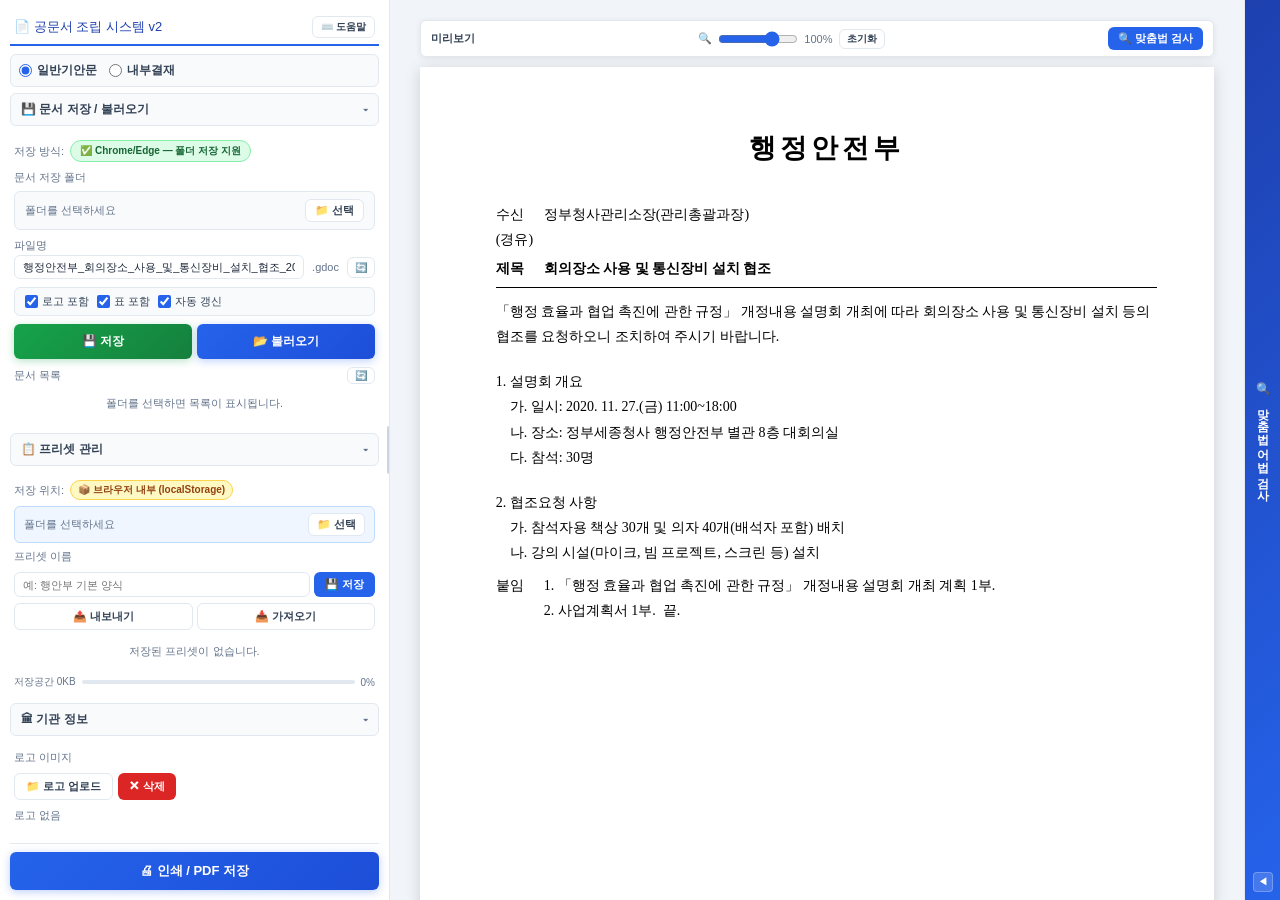
==== commit 789707b5: "Update index.html" ====
--- a/index.html
+++ b/index.html
@@ -88,16 +88,15 @@
 .body-highlight-layer .hl-error{border-bottom:2px solid #ef4444;background:rgba(239,68,68,.08);border-radius:2px;color:transparent;}
 .body-highlight-layer .hl-warn{border-bottom:2px solid #f59e0b;background:rgba(245,158,11,.08);border-radius:2px;color:transparent;}
 .body-highlight-layer .hl-info{border-bottom:2px solid #3b82f6;background:rgba(59,130,246,.06);border-radius:2px;color:transparent;}
-#doc-body{position:relative;z-index:2;background:transparent!important;resize:vertical;min-height:160px;}
+
+/* ★ 본문 입력란 두 배 확대 */
+#doc-body{position:relative;z-index:2;background:transparent!important;resize:vertical;min-height:320px;}
+
 .tbl-insert-indicator{display:flex;align-items:center;gap:6px;padding:5px 8px;border-radius:var(--radius);background:#f0fdf4;border:1px solid #86efac;font-size:11px;color:#166534;line-height:1.5;transition:var(--transition);}
 .tbl-insert-indicator .indicator-dot{width:8px;height:8px;border-radius:50%;background:#16a34a;flex-shrink:0;animation:pulse 1.5s ease-in-out infinite;}
 @keyframes pulse{0%,100%{opacity:1;transform:scale(1);}50%{opacity:.5;transform:scale(.8);}}
 .tbl-insert-indicator.no-focus{background:#fff7ed;border-color:#fdba74;color:#92400e;}
 .tbl-insert-indicator.no-focus .indicator-dot{background:#f97316;animation:none;}
-
-/* ══════════════════════════════════
-   ★ 파일 저장/불러오기 + 프리셋 통합 스타일
-══════════════════════════════════ */
 .file-mgr-wrap{display:flex;flex-direction:column;gap:8px;}
 .file-mgr-browser-badge{display:inline-flex;align-items:center;gap:5px;padding:3px 9px;border-radius:12px;font-size:10px;font-weight:700;background:#dcfce7;color:#166534;border:1px solid #86efac;}
 .file-mgr-browser-badge.fallback{background:#fef9c3;color:#92400e;border-color:#fcd34d;}
@@ -127,10 +126,6 @@
 .save-filename-row{display:flex;gap:4px;align-items:center;}
 .save-filename-row input{flex:1;font-size:11px;}
 .save-filename-row .ext{font-size:11px;color:var(--muted);white-space:nowrap;padding:5px 4px;}
-
-/* ══════════════════════════════════
-   ★ 프리셋 전용 스타일
-══════════════════════════════════ */
 .preset-folder-row{display:flex;align-items:center;gap:6px;padding:6px 9px;background:#eff6ff;border:1px solid #bfdbfe;border-radius:var(--radius);font-size:11px;}
 .preset-folder-path{flex:1;overflow:hidden;text-overflow:ellipsis;white-space:nowrap;color:var(--primary);font-weight:600;}
 .preset-folder-path.empty{color:var(--muted);font-weight:400;}
@@ -148,8 +143,6 @@
 .preset-item-v2 .preset-name{flex:1;font-weight:600;color:var(--text-sub);overflow:hidden;text-overflow:ellipsis;white-space:nowrap;}
 .preset-item-v2 .preset-date{font-size:10px;color:var(--muted);white-space:nowrap;}
 .preset-empty{font-size:11px;color:var(--muted);padding:8px 4px;text-align:center;}
-
-/* 맞춤법 패널 등 기존 스타일 */
 .spell-panel{width:var(--spell-panel-width);min-width:260px;max-width:500px;background:var(--surface);border-left:1px solid var(--border);display:flex;flex-direction:column;flex-shrink:0;position:relative;transition:width .25s ease,min-width .25s ease;overflow:hidden;}
 .spell-panel.collapsed{width:36px;min-width:36px;}
 .spell-panel-resize-handle{position:absolute;top:0;left:-5px;width:10px;height:100%;cursor:col-resize;z-index:100;display:flex;align-items:center;justify-content:center;transition:background .15s;}
@@ -370,14 +363,12 @@
 @keyframes modalIn{from{opacity:0;transform:scale(.95);}to{opacity:1;transform:scale(1);}}
 .modal h3{font-size:15px;color:var(--text);display:flex;align-items:center;gap:6px;}
 .modal p{font-size:12px;color:var(--muted);}
-.modal textarea{width:100%;height:200px;font-size:11px;font-family:monospace;border:1px solid var(--border);border-radius:var(--radius);padding:8px;resize:none;}
 .modal-footer{display:flex;gap:8px;justify-content:flex-end;}
 .shortcut-table{width:100%;border-collapse:collapse;font-size:12px;}
 .shortcut-table th{text-align:left;padding:5px 8px;background:var(--surface2);border-bottom:2px solid var(--border);font-size:11px;color:var(--muted);}
 .shortcut-table td{padding:5px 8px;border-bottom:1px solid var(--border);}
 .shortcut-table tr:last-child td{border-bottom:none;}
 kbd{display:inline-block;padding:1px 5px;background:#f1f5f9;border:1px solid #cbd5e1;border-radius:3px;font-family:monospace;font-size:11px;}
-
 @page{size:A4 portrait;margin:0;}
 @media print{
   *{-webkit-print-color-adjust:exact;print-color-adjust:exact;}
@@ -406,7 +397,6 @@
     <label><input type="radio" name="doc-type" value="internal" onchange="onDocTypeChange()">내부결재</label>
   </div>
 
-  <!-- ★ 문서 저장/불러오기 섹션 -->
   <div class="section-header open" id="sh-filemgr" onclick="toggleSection(this,'filemgr')">💾 문서 저장 / 불러오기 <span class="arrow">▾</span></div>
   <div class="section-body" id="sb-filemgr">
     <div class="file-mgr-wrap">
@@ -451,11 +441,8 @@
     </div>
   </div>
 
-  <!-- ★ 프리셋 관리 섹션 (폴더 저장 방식으로 전면 개편) -->
   <div class="section-header open" id="sh-preset" onclick="toggleSection(this,'preset')">📋 프리셋 관리 <span class="arrow">▾</span></div>
   <div class="section-body" id="sb-preset">
-
-    <!-- 저장 방식 표시 + 폴더 선택 -->
     <div style="display:flex;align-items:center;gap:6px;flex-wrap:wrap;">
       <span style="font-size:11px;color:var(--muted);">저장 위치:</span>
       <span class="preset-folder-badge local" id="preset-storage-badge">📦 브라우저 내부</span>
@@ -466,36 +453,22 @@
         <button class="btn btn-outline" style="padding:3px 8px;font-size:11px;" onclick="selectPresetFolder()">📁 선택</button>
       </div>
     </div>
-
-    <!-- 프리셋 이름 입력 + 저장 -->
     <label class="field-label">프리셋 이름</label>
     <div class="preset-save-row">
       <input type="text" id="preset-name-input" placeholder="예: 행안부 기본 양식">
       <button class="btn btn-primary" onclick="savePreset()">💾 저장</button>
     </div>
-
-    <!-- 동기화 / 가져오기 버튼 -->
     <div class="preset-action-bar">
-      <button class="preset-sync-btn" id="preset-sync-btn" onclick="syncPresetsFromFile()" style="display:none;">
-        🔄 파일에서 동기화
-      </button>
+      <button class="preset-sync-btn" id="preset-sync-btn" onclick="syncPresetsFromFile()" style="display:none;">🔄 파일에서 동기화</button>
       <button class="btn btn-outline" style="flex:1;font-size:11px;" onclick="exportPresetsToFile()">📤 내보내기</button>
-      <label class="btn btn-outline" style="flex:1;font-size:11px;cursor:pointer;">
-        📥 가져오기<input type="file" accept=".json" style="display:none" onchange="importPresetsFromFile(event)">
-      </label>
-    </div>
-
-    <!-- 프리셋 목록 -->
+      <label class="btn btn-outline" style="flex:1;font-size:11px;cursor:pointer;">📥 가져오기<input type="file" accept=".json" style="display:none" onchange="importPresetsFromFile(event)"></label>
+    </div>
     <div class="preset-list-wrap" id="preset-list"></div>
-
-    <!-- localStorage 용량 표시 (폴더 미선택 시에만 의미 있음) -->
     <div class="storage-bar-wrap" id="storage-bar-wrap">
       <span id="storage-label">저장공간</span>
       <div class="storage-bar"><div class="storage-bar-fill" id="storage-bar-fill" style="width:0%"></div></div>
       <span id="storage-pct">0%</span>
     </div>
-
-    <!-- 프리셋 파일 상태 메시지 -->
     <div class="file-mgr-status" id="preset-status"></div>
   </div>
 
@@ -526,7 +499,8 @@
     <label class="field-label">서식 태그: <code style="font-size:10px;">[좌]</code><code style="font-size:10px;">[중앙]</code><code style="font-size:10px;">[우]</code><code style="font-size:10px;">[bold]</code><code style="font-size:10px;">[u]</code><code style="font-size:10px;">[TABLE:이름]</code></label>
     <div class="body-editor-wrap">
       <div class="body-highlight-layer" id="body-highlight-layer" aria-hidden="true"></div>
-      <textarea id="doc-body" rows="9" placeholder="본문 내용 입력..." spellcheck="false"></textarea>
+      <!-- ★ rows 18로 두 배 확대 -->
+      <textarea id="doc-body" rows="18" placeholder="본문 내용 입력..." spellcheck="false"></textarea>
     </div>
     <div id="body-validation"></div>
     <div class="body-hint">💡 항목: <code>1. </code><code>가. </code><code>1) </code><code>가) </code> &nbsp;날짜: <code>2024. 3. 19.</code> &nbsp;금액: <code>금113,560원</code></div>
@@ -780,14 +754,6 @@
         <tr><td><kbd>Esc</kbd></td><td>모달 닫기</td></tr>
       </tbody>
     </table>
-    <div style="margin-top:8px;padding:8px 10px;background:#eff6ff;border:1px solid #bfdbfe;border-radius:6px;font-size:11px;color:#1e40af;line-height:1.8;">
-      <b>📁 프리셋 저장 구조</b><br>
-      폴더 지정 시: 선택한 폴더의 <b>gdoc_presets.json</b>에 저장<br>
-      폴더 미지정 시: 브라우저 localStorage에 임시 저장<br>
-      <br>
-      <b>📄 .gdoc 문서 파일</b><br>
-      입력 필드·표·로고·문서유형을 모두 포함한 완전한 문서 파일
-    </div>
     <div class="modal-footer">
       <button class="btn btn-primary" onclick="closeModal('help-modal-bg')">확인</button>
     </div>
@@ -798,27 +764,19 @@
 (function(){
 'use strict';
 
-/* ══════════════════════════════════════════════════════
-   상수 / 변수
-══════════════════════════════════════════════════════ */
-var LS_KEY_PRESETS='gdoc_presets_v2', LS_KEY_AUTO='gdoc_auto_v2', LS_KEY_TABLE='gdoc_table_v2',
-    LS_KEY_LOGO='gdoc_logo_v2', LS_KEY_DOCTYPE='gdoc_doctype_v2', LS_KEY_ZOOM='gdoc_zoom_v2',
-    LS_KEY_SIDEBAR_W='gdoc_sidebar_width_v1', LS_KEY_SPELL_W='gdoc_spell_width_v1',
-    LS_KEY_SPELL_OPEN='gdoc_spell_open_v1', LS_KEY_SECTIONS='gdoc_sections_v1',
+var LS_KEY_PRESETS='gdoc_presets_v2',LS_KEY_AUTO='gdoc_auto_v2',LS_KEY_TABLE='gdoc_table_v2',
+    LS_KEY_LOGO='gdoc_logo_v2',LS_KEY_DOCTYPE='gdoc_doctype_v2',LS_KEY_ZOOM='gdoc_zoom_v2',
+    LS_KEY_SIDEBAR_W='gdoc_sidebar_width_v1',LS_KEY_SPELL_W='gdoc_spell_width_v1',
+    LS_KEY_SPELL_OPEN='gdoc_spell_open_v1',LS_KEY_SECTIONS='gdoc_sections_v1',
     LS_QUOTA_APPROX=5*1024*1024;
-var GDOC_VERSION='2.0', GDOC_EXT='.gdoc';
-var PRESET_FILENAME='gdoc_presets.json'; // ★ 프리셋 파일명 고정
-
+var GDOC_VERSION='2.0',GDOC_EXT='.gdoc',PRESET_FILENAME='gdoc_presets.json';
 var GEMINI_MODEL='gemini-2.5-flash';
 var GEMINI_ENDPOINT='https://generativelanguage.googleapis.com/v1beta/models/'+GEMINI_MODEL+':generateContent';
-var _geminiApiKey='', _spellAbortCtrl=null, _naverHistory=[], _ruleResults=[], _ruleHistory=[],
-    _activeRuleCat='all', _geminiResults=[], _geminiHistory=[];
-var _bodySelStart=0, _bodySelEnd=0, _bodyHasFocus=false;
-
-// ★ 파일 시스템 핸들
-var _dirHandle=null;          // 문서 저장 폴더 핸들
-var _presetDirHandle=null;    // 프리셋 저장 폴더 핸들
-var _fsApiSupported=false;
+var _geminiApiKey='',_spellAbortCtrl=null,_naverHistory=[],_ruleResults=[],_ruleHistory=[],
+    _activeRuleCat='all',_geminiResults=[],_geminiHistory=[];
+var _bodySelStart=0,_bodySelEnd=0,_bodyHasFocus=false;
+var _dirHandle=null,_presetDirHandle=null,_fsApiSupported=false;
+var _presetCache=[];
 
 var INPUT_IDS=[
   'org-name','doc-recv','doc-via','doc-title','doc-body','doc-attach',
@@ -840,9 +798,17 @@
 };
 
 /* ══════════════════════════════════════════════════════
-   유틸리티
+   ★ 유틸리티
 ══════════════════════════════════════════════════════ */
 function esc(s){return String(s||'').replace(/&/g,'&amp;').replace(/</g,'&lt;').replace(/>/g,'&gt;').replace(/"/g,'&quot;');}
+
+/* ★ 공백 2개 이상을 &nbsp;로 변환하는 함수 */
+function escWithSpace(s){
+  return esc(s).replace(/ {2,}/g,function(m){
+    return '&nbsp;'.repeat(m.length);
+  });
+}
+
 function escHtml(s){return String(s||'').replace(/&/g,'&amp;').replace(/</g,'&lt;').replace(/>/g,'&gt;');}
 function gv(id){var el=document.getElementById(id);return el?el.value:'';}
 function sv(id,v){var el=document.getElementById(id);if(el)el.value=(v==null)?'':v;}
@@ -851,269 +817,107 @@
 function lsRemove(k){try{localStorage.removeItem(k);updateStorageBar();}catch(e){}}
 function getTodayStr(){var d=new Date();return d.getFullYear()+'. '+(d.getMonth()+1)+'. '+d.getDate()+'.';}
 var _toastTimer=null;
-function showToast(msg,type){
-  var t=document.getElementById('toast');if(!t)return;
-  t.textContent=msg;t.className='toast show'+(type?' '+type:'');
-  clearTimeout(_toastTimer);_toastTimer=setTimeout(function(){t.classList.remove('show');},2800);
-}
+function showToast(msg,type){var t=document.getElementById('toast');if(!t)return;t.textContent=msg;t.className='toast show'+(type?' '+type:'');clearTimeout(_toastTimer);_toastTimer=setTimeout(function(){t.classList.remove('show');},2800);}
 var _statusTimers={};
-function showStatus(elId,msg,type){
-  var el=document.getElementById(elId);if(!el)return;
-  el.textContent=msg;el.className='file-mgr-status show '+(type||'');
-  clearTimeout(_statusTimers[elId]);
-  _statusTimers[elId]=setTimeout(function(){el.classList.remove('show');},5000);
-}
+function showStatus(elId,msg,type){var el=document.getElementById(elId);if(!el)return;el.textContent=msg;el.className='file-mgr-status show '+(type||'');clearTimeout(_statusTimers[elId]);_statusTimers[elId]=setTimeout(function(){el.classList.remove('show');},5000);}
 function updateStorageBar(){
   try{
     var total=0;for(var i=0;i<localStorage.length;i++){var k=localStorage.key(i);total+=k.length+(localStorage.getItem(k)||'').length;}
     var bytes=total*2,pct=Math.min(100,Math.round(bytes/LS_QUOTA_APPROX*100));
     var fill=document.getElementById('storage-bar-fill'),pctEl=document.getElementById('storage-pct'),lbl=document.getElementById('storage-label');
     if(fill){fill.style.width=pct+'%';fill.className='storage-bar-fill'+(pct>=90?' danger':pct>=70?' warn':'');}
-    if(pctEl)pctEl.textContent=pct+'%';
-    if(lbl)lbl.textContent='저장공간 '+Math.round(bytes/1024)+'KB';
+    if(pctEl)pctEl.textContent=pct+'%';if(lbl)lbl.textContent='저장공간 '+Math.round(bytes/1024)+'KB';
   }catch(e){}
 }
 
 /* ══════════════════════════════════════════════════════
-   ★★★ 프리셋 — 폴더 기반 저장 (방법 1)
-   gdoc_presets.json 하나에 모든 프리셋 저장
-══════════════════════════════════════════════════════ */
-
-/**
- * 프리셋 폴더 선택 (Chrome/Edge)
- */
-window.selectPresetFolder = async function(){
-  if(!_fsApiSupported){ showToast('이 브라우저는 폴더 선택을 지원하지 않습니다','warn'); return; }
+   프리셋 관리
+══════════════════════════════════════════════════════ */
+window.selectPresetFolder=async function(){
+  if(!_fsApiSupported){showToast('이 브라우저는 폴더 선택을 지원하지 않습니다','warn');return;}
   try{
-    _presetDirHandle = await window.showDirectoryPicker({ mode:'readwrite' });
+    _presetDirHandle=await window.showDirectoryPicker({mode:'readwrite'});
     updatePresetFolderUI();
-    // 폴더에 기존 파일이 있으면 자동 로드
     await loadPresetsFromFile();
-    showToast('📁 프리셋 폴더 선택됨: '+_presetDirHandle.name, 'success');
-  } catch(e){
-    if(e.name!=='AbortError') showToast('폴더 선택 취소','warn');
+    showToast('📁 프리셋 폴더: '+_presetDirHandle.name,'success');
+  }catch(e){if(e.name!=='AbortError')showToast('폴더 선택 취소','warn');}
+};
+function updatePresetFolderUI(){
+  var badge=document.getElementById('preset-storage-badge'),label=document.getElementById('preset-folder-label'),syncBtn=document.getElementById('preset-sync-btn');
+  if(_presetDirHandle){
+    if(badge){badge.textContent='📁 '+_presetDirHandle.name+'/'+PRESET_FILENAME;badge.className='preset-folder-badge file';}
+    if(label){label.textContent='📁 '+_presetDirHandle.name;label.className='preset-folder-path';}
+    if(syncBtn)syncBtn.style.display='flex';
+    var bar=document.getElementById('storage-bar-wrap');if(bar)bar.style.display='none';
+  }else{
+    if(badge){badge.textContent='📦 브라우저 내부 (localStorage)';badge.className='preset-folder-badge local';}
+    if(label){label.textContent='폴더를 선택하세요';label.className='preset-folder-path empty';}
+    if(syncBtn)syncBtn.style.display='none';
+    var bar=document.getElementById('storage-bar-wrap');if(bar)bar.style.display='flex';
   }
-};
-
-/**
- * 프리셋 폴더 UI 갱신
- */
-function updatePresetFolderUI(){
-  var badge=document.getElementById('preset-storage-badge');
-  var label=document.getElementById('preset-folder-label');
-  var syncBtn=document.getElementById('preset-sync-btn');
-
-  if(_presetDirHandle){
-    // 파일 기반 모드
-    if(badge){ badge.textContent='📁 '+_presetDirHandle.name+'/'+PRESET_FILENAME; badge.className='preset-folder-badge file'; }
-    if(label){ label.textContent='📁 '+_presetDirHandle.name; label.className='preset-folder-path'; }
-    if(syncBtn) syncBtn.style.display='flex';
-    // localStorage 용량바 숨기기 (파일 기반이므로 불필요)
-    var bar=document.getElementById('storage-bar-wrap');
-    if(bar) bar.style.display='none';
-  } else {
-    // localStorage 모드
-    if(badge){ badge.textContent='📦 브라우저 내부 (localStorage)'; badge.className='preset-folder-badge local'; }
-    if(label){ label.textContent='폴더를 선택하세요'; label.className='preset-folder-path empty'; }
-    if(syncBtn) syncBtn.style.display='none';
-    var bar=document.getElementById('storage-bar-wrap');
-    if(bar) bar.style.display='flex';
-  }
-}
-
-/**
- * ★ 프리셋 목록 읽기
- * - 폴더 지정됨: gdoc_presets.json 읽기
- * - 미지정: localStorage
- */
-function getPresets(){
-  // 파일 기반은 비동기이므로 _presetCache 사용
-  return _presetCache;
-}
-
-// 프리셋 메모리 캐시 (동기 접근용)
-var _presetCache=[];
-
-/**
- * gdoc_presets.json에서 프리셋 로드
- */
+}
 async function loadPresetsFromFile(){
-  if(!_presetDirHandle) return;
+  if(!_presetDirHandle)return;
   try{
     var fh=await _presetDirHandle.getFileHandle(PRESET_FILENAME);
-    var file=await fh.getFile();
-    var text=await file.text();
-    var list=JSON.parse(text);
-    if(Array.isArray(list)){
-      _presetCache=list;
-      renderPresetList();
-      showStatus('preset-status','✅ 프리셋 로드: '+list.length+'개','success');
-    }
-  } catch(e){
-    // 파일 없으면 빈 배열 (최초 사용)
-    if(e.name==='NotFoundError'){ _presetCache=[]; renderPresetList(); }
-    else showStatus('preset-status','파일 읽기 실패: '+e.message,'error');
-  }
-}
-
-/**
- * gdoc_presets.json에 프리셋 저장
- */
+    var file=await fh.getFile(),text=await file.text(),list=JSON.parse(text);
+    if(Array.isArray(list)){_presetCache=list;renderPresetList();showStatus('preset-status','✅ 프리셋 로드: '+list.length+'개','success');}
+  }catch(e){if(e.name==='NotFoundError'){_presetCache=[];renderPresetList();}else showStatus('preset-status','파일 읽기 실패: '+e.message,'error');}
+}
 async function savePresetsToFile(list){
-  if(!_presetDirHandle) return false;
+  if(!_presetDirHandle)return false;
   try{
-    var fh=await _presetDirHandle.getFileHandle(PRESET_FILENAME, { create:true });
-    var wr=await fh.createWritable();
-    await wr.write(JSON.stringify(list, null, 2));
-    await wr.close();
-    return true;
-  } catch(e){
-    showStatus('preset-status','파일 저장 실패: '+e.message,'error');
-    return false;
-  }
-}
-
-/**
- * ★ 프리셋 저장 (이름 입력 → 파일 또는 localStorage)
- */
-window.savePreset = async function(){
+    var fh=await _presetDirHandle.getFileHandle(PRESET_FILENAME,{create:true});
+    var wr=await fh.createWritable();await wr.write(JSON.stringify(list,null,2));await wr.close();return true;
+  }catch(e){showStatus('preset-status','파일 저장 실패: '+e.message,'error');return false;}
+}
+window.savePreset=async function(){
   var name=gv('preset-name-input').trim();
-  if(!name){ name=prompt('프리셋 이름을 입력하세요','프리셋 '+(_presetCache.length+1)); }
-  if(!name) return;
-
-  var data={};
-  INPUT_IDS.forEach(function(id){ data[id]=gv(id); });
+  if(!name){name=prompt('프리셋 이름을 입력하세요','프리셋 '+(_presetCache.length+1));}
+  if(!name)return;
+  var data={};INPUT_IDS.forEach(function(id){data[id]=gv(id);});
   var now=new Date().toLocaleString('ko');
-
-  // 같은 이름 있으면 덮어쓰기 확인
-  var existing=_presetCache.findIndex(function(p){ return p.name===name; });
-  if(existing>=0){
-    if(!confirm('"'+name+'" 프리셋이 이미 있습니다. 덮어쓰시겠습니까?')) return;
-    _presetCache[existing]={ name:name, data:data, savedAt:now };
-  } else {
-    _presetCache.push({ name:name, data:data, savedAt:now });
-  }
-
-  // ── 저장 ─────────────────────────────────────
-  if(_presetDirHandle){
-    // 파일 기반
-    var ok=await savePresetsToFile(_presetCache);
-    if(ok){
-      renderPresetList();
-      sv('preset-name-input','');
-      showStatus('preset-status','✅ 프리셋 저장됨: '+name,'success');
-      showToast('💾 프리셋 저장: '+name,'success');
-    }
-  } else {
-    // localStorage 폴백
-    lsSet(LS_KEY_PRESETS, JSON.stringify(_presetCache));
-    renderPresetList();
-    sv('preset-name-input','');
-    showToast('💾 프리셋 저장: '+name+' (브라우저 내부)','success');
-  }
+  var existing=_presetCache.findIndex(function(p){return p.name===name;});
+  if(existing>=0){if(!confirm('"'+name+'" 프리셋이 이미 있습니다. 덮어쓰시겠습니까?'))return;_presetCache[existing]={name:name,data:data,savedAt:now};}
+  else _presetCache.push({name:name,data:data,savedAt:now});
+  if(_presetDirHandle){var ok=await savePresetsToFile(_presetCache);if(ok){renderPresetList();sv('preset-name-input','');showStatus('preset-status','✅ 저장: '+name,'success');showToast('💾 프리셋 저장: '+name,'success');}}
+  else{lsSet(LS_KEY_PRESETS,JSON.stringify(_presetCache));renderPresetList();sv('preset-name-input','');showToast('💾 프리셋 저장: '+name,'success');}
 };
-
-/**
- * 프리셋 적용
- */
-window.loadPreset = function(i){
-  var p=_presetCache[i]; if(!p) return;
-  INPUT_IDS.forEach(function(id){ if(p.data[id]!==undefined) sv(id,p.data[id]); });
-  renderDoc(); triggerAutoSave();
-  showToast('✅ 적용: '+p.name,'success');
+window.loadPreset=function(i){var p=_presetCache[i];if(!p)return;INPUT_IDS.forEach(function(id){if(p.data[id]!==undefined)sv(id,p.data[id]);});renderDoc();triggerAutoSave();showToast('✅ 적용: '+p.name,'success');};
+window.deletePreset=async function(i){
+  if(!confirm('"'+_presetCache[i].name+'" 삭제?'))return;
+  _presetCache.splice(i,1);
+  if(_presetDirHandle){var ok=await savePresetsToFile(_presetCache);if(ok){renderPresetList();showToast('🗑 삭제됨','warn');}}
+  else{lsSet(LS_KEY_PRESETS,JSON.stringify(_presetCache));renderPresetList();showToast('🗑 삭제됨','warn');}
 };
-
-/**
- * 프리셋 삭제
- */
-window.deletePreset = async function(i){
-  if(!confirm('"'+_presetCache[i].name+'" 프리셋을 삭제하시겠습니까?')) return;
-  _presetCache.splice(i,1);
-
-  if(_presetDirHandle){
-    var ok=await savePresetsToFile(_presetCache);
-    if(ok){ renderPresetList(); showToast('🗑 프리셋 삭제됨','warn'); }
-  } else {
-    lsSet(LS_KEY_PRESETS, JSON.stringify(_presetCache));
-    renderPresetList(); showToast('🗑 프리셋 삭제됨','warn');
-  }
+window.syncPresetsFromFile=async function(){if(!_presetDirHandle){showToast('폴더를 먼저 선택하세요','warn');return;}await loadPresetsFromFile();showToast('🔄 동기화 완료','success');};
+window.exportPresetsToFile=function(){
+  if(!_presetCache.length){showToast('저장된 프리셋이 없습니다','warn');return;}
+  var json=JSON.stringify(_presetCache,null,2),blob=new Blob([json],{type:'application/json;charset=utf-8'}),url=URL.createObjectURL(blob),a=document.createElement('a');
+  a.href=url;a.download=PRESET_FILENAME;a.style.display='none';document.body.appendChild(a);a.click();
+  setTimeout(function(){URL.revokeObjectURL(url);document.body.removeChild(a);},1000);
+  showToast('📤 내보내기 완료','success');
 };
-
-/**
- * 파일에서 동기화 (수동 새로고침)
- */
-window.syncPresetsFromFile = async function(){
-  if(!_presetDirHandle){ showToast('폴더를 먼저 선택하세요','warn'); return; }
-  await loadPresetsFromFile();
-  showToast('🔄 프리셋 동기화 완료','success');
-};
-
-/**
- * 프리셋 내보내기 (다운로드)
- */
-window.exportPresetsToFile = function(){
-  if(!_presetCache.length){ showToast('저장된 프리셋이 없습니다','warn'); return; }
-  var json=JSON.stringify(_presetCache, null, 2);
-  var blob=new Blob([json],{type:'application/json;charset=utf-8'});
-  var url=URL.createObjectURL(blob);
-  var a=document.createElement('a');
-  a.href=url; a.download=PRESET_FILENAME; a.style.display='none';
-  document.body.appendChild(a); a.click();
-  setTimeout(function(){ URL.revokeObjectURL(url); document.body.removeChild(a); },1000);
-  showToast('📤 프리셋 내보내기 완료','success');
-};
-
-/**
- * 프리셋 가져오기 (파일 선택)
- */
-window.importPresetsFromFile = async function(e){
-  var file=e.target.files[0]; if(!file) return;
+window.importPresetsFromFile=async function(e){
+  var file=e.target.files[0];if(!file)return;
   var reader=new FileReader();
   reader.onload=async function(ev){
     try{
-      var list=JSON.parse(ev.target.result);
-      if(!Array.isArray(list)) throw new Error('올바른 형식이 아닙니다');
-
-      var mode=_presetCache.length>0
-        ? confirm('기존 프리셋에 추가하시겠습니까?\n(취소 시 전체 교체)')
-        : false;
-
-      if(mode){
-        // 추가 (중복 이름은 덮어쓰기)
-        list.forEach(function(p){
-          var idx=_presetCache.findIndex(function(c){ return c.name===p.name; });
-          if(idx>=0) _presetCache[idx]=p; else _presetCache.push(p);
-        });
-      } else {
-        _presetCache=list;
-      }
-
-      if(_presetDirHandle){
-        await savePresetsToFile(_presetCache);
-      } else {
-        lsSet(LS_KEY_PRESETS, JSON.stringify(_presetCache));
-      }
-      renderPresetList();
-      showStatus('preset-status','✅ 가져오기 완료: '+list.length+'개','success');
-      showToast('📥 프리셋 가져오기 완료 ('+list.length+'개)','success');
-    } catch(err){ showToast('파일 오류: '+err.message,'error'); }
+      var list=JSON.parse(ev.target.result);if(!Array.isArray(list))throw new Error('올바른 형식이 아닙니다');
+      var mode=_presetCache.length>0?confirm('기존 프리셋에 추가?\n(취소 시 전체 교체)'):false;
+      if(mode){list.forEach(function(p){var idx=_presetCache.findIndex(function(c){return c.name===p.name;});if(idx>=0)_presetCache[idx]=p;else _presetCache.push(p);});}
+      else _presetCache=list;
+      if(_presetDirHandle)await savePresetsToFile(_presetCache);else lsSet(LS_KEY_PRESETS,JSON.stringify(_presetCache));
+      renderPresetList();showToast('📥 가져오기 완료 ('+list.length+'개)','success');
+    }catch(err){showToast('파일 오류: '+err.message,'error');}
   };
-  reader.readAsText(file,'utf-8');
-  e.target.value='';
+  reader.readAsText(file,'utf-8');e.target.value='';
 };
-
-/**
- * 프리셋 목록 렌더링
- */
 function renderPresetList(){
-  var wrap=document.getElementById('preset-list'); if(!wrap) return;
-  if(!_presetCache.length){
-    wrap.innerHTML='<div class="preset-empty">저장된 프리셋이 없습니다.</div>';
-    return;
-  }
+  var wrap=document.getElementById('preset-list');if(!wrap)return;
+  if(!_presetCache.length){wrap.innerHTML='<div class="preset-empty">저장된 프리셋이 없습니다.</div>';return;}
   wrap.innerHTML=_presetCache.map(function(p,i){
-    return '<div class="preset-item-v2">'
-      +'<span class="preset-name" title="'+esc(p.savedAt||'')+'">'+esc(p.name)+'</span>'
+    return '<div class="preset-item-v2"><span class="preset-name" title="'+esc(p.savedAt||'')+'">'+esc(p.name)+'</span>'
       +'<span class="preset-date">'+esc((p.savedAt||'').split(' ')[0]||'')+'</span>'
       +'<div class="btn-row" style="flex-shrink:0;">'
       +'<button class="btn btn-primary" style="padding:2px 8px;font-size:10px;" data-action="load-preset" data-idx="'+i+'">적용</button>'
@@ -1123,173 +927,128 @@
 }
 
 /* ══════════════════════════════════════════════════════
-   문서 저장/불러오기 (.gdoc)
+   문서 저장/불러오기
 ══════════════════════════════════════════════════════ */
 function buildGdocData(){
-  var fields={};
-  INPUT_IDS.forEach(function(id){ fields[id]=gv(id); });
-  var incLogo=document.getElementById('opt-include-logo');
-  var incTbl=document.getElementById('opt-include-tables');
-  return {
-    version:GDOC_VERSION, savedAt:new Date().toISOString(), docType:getDocType(),
-    fields:fields,
-    tables:(incTbl&&incTbl.checked)?JSON.parse(JSON.stringify(tblStore)):{},
-    logo:(incLogo&&incLogo.checked)?logoDataUrl:'',
-    meta:{ zoomLevel:parseInt(lsGet(LS_KEY_ZOOM))||100 }
-  };
+  var fields={};INPUT_IDS.forEach(function(id){fields[id]=gv(id);});
+  var il=document.getElementById('opt-include-logo'),it=document.getElementById('opt-include-tables');
+  return{version:GDOC_VERSION,savedAt:new Date().toISOString(),docType:getDocType(),fields:fields,tables:(it&&it.checked)?JSON.parse(JSON.stringify(tblStore)):{},logo:(il&&il.checked)?logoDataUrl:'',meta:{zoomLevel:parseInt(lsGet(LS_KEY_ZOOM))||100}};
 }
 function restoreGdocData(data){
-  if(!data||!data.version){ showToast('올바른 .gdoc 파일이 아닙니다','error'); return false; }
-  if(data.docType){ var r=document.querySelector('input[name="doc-type"][value="'+data.docType+'"]'); if(r){ r.checked=true; onDocTypeChange(); } }
-  if(data.fields) INPUT_IDS.forEach(function(id){ if(data.fields[id]!==undefined) sv(id,data.fields[id]); });
-  if(data.tables&&Object.keys(data.tables).length){ Object.assign(tblStore,data.tables); saveTblStore(); renderTblList(); }
-  if(data.logo){ logoDataUrl=safeLogoSrc(data.logo)||''; if(logoDataUrl){ lsSet(LS_KEY_LOGO,logoDataUrl); renderLogoPreview(); } }
-  if(data.meta&&data.meta.zoomLevel){ var zr=document.getElementById('zoom-range'); if(zr)zr.value=data.meta.zoomLevel; applyZoom(data.meta.zoomLevel); }
-  triggerAutoSave(); renderDoc(); renderBodyValidation(); validateAttach();
-  return true;
+  if(!data||!data.version){showToast('올바른 .gdoc 파일이 아닙니다','error');return false;}
+  if(data.docType){var r=document.querySelector('input[name="doc-type"][value="'+data.docType+'"]');if(r){r.checked=true;onDocTypeChange();}}
+  if(data.fields)INPUT_IDS.forEach(function(id){if(data.fields[id]!==undefined)sv(id,data.fields[id]);});
+  if(data.tables&&Object.keys(data.tables).length){Object.assign(tblStore,data.tables);saveTblStore();renderTblList();}
+  if(data.logo){logoDataUrl=safeLogoSrc(data.logo)||'';if(logoDataUrl){lsSet(LS_KEY_LOGO,logoDataUrl);renderLogoPreview();}}
+  if(data.meta&&data.meta.zoomLevel){var zr=document.getElementById('zoom-range');if(zr)zr.value=data.meta.zoomLevel;applyZoom(data.meta.zoomLevel);}
+  triggerAutoSave();renderDoc();renderBodyValidation();validateAttach();return true;
 }
 function initFileSysAPI(){
   _fsApiSupported=!!(window.showSaveFilePicker&&window.showOpenFilePicker&&window.showDirectoryPicker);
-  var badge=document.getElementById('fsmapi-badge');
-  var fsZone=document.getElementById('fsapi-zone');
-  var fsListZone=document.getElementById('fsapi-filelist-zone');
-  var presetFolderZone=document.getElementById('preset-folder-zone');
-
+  var badge=document.getElementById('fsmapi-badge'),fsZone=document.getElementById('fsapi-zone'),fsListZone=document.getElementById('fsapi-filelist-zone'),presetFolderZone=document.getElementById('preset-folder-zone');
   if(_fsApiSupported){
-    if(badge){ badge.textContent='✅ Chrome/Edge — 폴더 저장 지원'; badge.className='file-mgr-browser-badge'; }
-    if(fsZone) fsZone.style.display='flex';
-    if(fsListZone) fsListZone.style.display='flex';
-    if(presetFolderZone) presetFolderZone.style.display='flex';
-  } else {
-    if(badge){ badge.textContent='⬇️ Firefox/Safari — 다운로드 방식'; badge.className='file-mgr-browser-badge fallback'; }
+    if(badge){badge.textContent='✅ Chrome/Edge — 폴더 저장 지원';badge.className='file-mgr-browser-badge';}
+    if(fsZone)fsZone.style.display='flex';if(fsListZone)fsListZone.style.display='flex';if(presetFolderZone)presetFolderZone.style.display='flex';
+  }else{
+    if(badge){badge.textContent='⬇️ Firefox/Safari — 다운로드 방식';badge.className='file-mgr-browser-badge fallback';}
   }
 }
 window.selectSaveFolder=async function(){
-  if(!_fsApiSupported){ showToast('이 브라우저는 폴더 선택을 지원하지 않습니다','warn'); return; }
+  if(!_fsApiSupported){showToast('이 브라우저는 폴더 선택을 지원하지 않습니다','warn');return;}
   try{
     _dirHandle=await window.showDirectoryPicker({mode:'readwrite'});
-    var label=document.getElementById('dir-path-label');
-    if(label){ label.textContent='📁 '+_dirHandle.name; label.className='file-mgr-dir-path'; }
-    showStatus('file-mgr-status','✅ 폴더 선택됨: '+_dirHandle.name,'success');
-    showToast('📁 문서 폴더: '+_dirHandle.name,'success');
+    var label=document.getElementById('dir-path-label');if(label){label.textContent='📁 '+_dirHandle.name;label.className='file-mgr-dir-path';}
+    showStatus('file-mgr-status','✅ 폴더 선택됨: '+_dirHandle.name,'success');showToast('📁 '+_dirHandle.name,'success');
     await refreshFileList();
-  } catch(e){ if(e.name!=='AbortError') showToast('폴더 선택 취소','warn'); }
+  }catch(e){if(e.name!=='AbortError')showToast('폴더 선택 취소','warn');}
 };
 window.fillFilenameAuto=function(){
-  var title=gv('doc-title').trim()||'공문서';
-  var org=gv('org-name').trim()||'';
-  var d=new Date();
-  var ds=d.getFullYear()+('0'+(d.getMonth()+1)).slice(-2)+('0'+d.getDate()).slice(-2);
+  var title=gv('doc-title').trim()||'공문서',org=gv('org-name').trim()||'';
+  var d=new Date(),ds=d.getFullYear()+('0'+(d.getMonth()+1)).slice(-2)+('0'+d.getDate()).slice(-2);
   var safe=(org?org+'_':'')+title.slice(0,20).replace(/[\/\\:*?"<>|\s「」]/g,'_');
   sv('save-filename',safe+'_'+ds);
 };
 window.saveDocFile=async function(){
-  var fn=gv('save-filename').trim();
-  if(!fn){ fillFilenameAuto(); fn=gv('save-filename').trim(); }
-  if(fn.toLowerCase().endsWith(GDOC_EXT)) fn=fn.slice(0,-GDOC_EXT.length);
-  var data=buildGdocData();
-  var json=JSON.stringify(data,null,2);
-  var fullName=fn+GDOC_EXT;
+  var fn=gv('save-filename').trim();if(!fn){fillFilenameAuto();fn=gv('save-filename').trim();}
+  if(fn.toLowerCase().endsWith(GDOC_EXT))fn=fn.slice(0,-GDOC_EXT.length);
+  var data=buildGdocData(),json=JSON.stringify(data,null,2),fullName=fn+GDOC_EXT;
   if(_fsApiSupported&&_dirHandle){
     try{
-      var fh=await _dirHandle.getFileHandle(fullName,{create:true});
-      var wr=await fh.createWritable(); await wr.write(json); await wr.close();
-      showStatus('file-mgr-status','✅ 저장: '+fullName+' ('+(json.length/1024).toFixed(1)+'KB)','success');
-      showToast('💾 저장: '+fullName,'success');
-      var ar=document.getElementById('opt-auto-refresh'); if(ar&&ar.checked) await refreshFileList();
-      return;
-    } catch(e){ if(e.name==='AbortError')return; showToast('폴더 저장 실패 → 다운로드로 저장','warn'); }
+      var fh=await _dirHandle.getFileHandle(fullName,{create:true}),wr=await fh.createWritable();await wr.write(json);await wr.close();
+      showStatus('file-mgr-status','✅ 저장: '+fullName,'success');showToast('💾 '+fullName,'success');
+      var ar=document.getElementById('opt-auto-refresh');if(ar&&ar.checked)await refreshFileList();return;
+    }catch(e){if(e.name==='AbortError')return;}
   }
   if(_fsApiSupported&&!_dirHandle){
     try{
       var fh2=await window.showSaveFilePicker({suggestedName:fullName,types:[{description:'공문서 파일',accept:{'application/json':['.gdoc']}}]});
-      var wr2=await fh2.createWritable(); await wr2.write(json); await wr2.close();
-      showStatus('file-mgr-status','✅ 저장: '+fh2.name,'success'); showToast('💾 저장: '+fh2.name,'success'); return;
-    } catch(e){ if(e.name==='AbortError')return; }
+      var wr2=await fh2.createWritable();await wr2.write(json);await wr2.close();
+      showStatus('file-mgr-status','✅ 저장: '+fh2.name,'success');showToast('💾 '+fh2.name,'success');return;
+    }catch(e){if(e.name==='AbortError')return;}
   }
   downloadJson(json,fullName);
 };
 function downloadJson(json,filename){
-  var blob=new Blob([json],{type:'application/json;charset=utf-8'});
-  var url=URL.createObjectURL(blob);
-  var a=document.createElement('a'); a.href=url; a.download=filename; a.style.display='none';
-  document.body.appendChild(a); a.click();
-  setTimeout(function(){ URL.revokeObjectURL(url); document.body.removeChild(a); },1000);
-  showStatus('file-mgr-status','✅ 다운로드: '+filename,'success');
-  showToast('⬇️ 다운로드: '+filename,'success');
+  var blob=new Blob([json],{type:'application/json;charset=utf-8'}),url=URL.createObjectURL(blob),a=document.createElement('a');
+  a.href=url;a.download=filename;a.style.display='none';document.body.appendChild(a);a.click();
+  setTimeout(function(){URL.revokeObjectURL(url);document.body.removeChild(a);},1000);
+  showStatus('file-mgr-status','✅ 다운로드: '+filename,'success');showToast('⬇️ '+filename,'success');
 }
 window.loadDocFile=async function(){
   if(_fsApiSupported){
     try{
-      var [fh]=await window.showOpenFilePicker({types:[{description:'공문서 파일',accept:{'application/json':['.gdoc','.json']}}],multiple:false});
-      var file=await fh.getFile(); var text=await file.text(); var data=JSON.parse(text);
-      if(restoreGdocData(data)){ showStatus('file-mgr-status','✅ 불러오기: '+file.name,'success'); showToast('📂 '+file.name,'success'); sv('save-filename',file.name.replace(/\.gdoc$/i,'').replace(/\.json$/i,'')); }
+      var[fh]=await window.showOpenFilePicker({types:[{description:'공문서 파일',accept:{'application/json':['.gdoc','.json']}}],multiple:false});
+      var file=await fh.getFile(),text=await file.text(),data=JSON.parse(text);
+      if(restoreGdocData(data)){showStatus('file-mgr-status','✅ 불러오기: '+file.name,'success');showToast('📂 '+file.name,'success');sv('save-filename',file.name.replace(/\.gdoc$/i,''));}
       return;
-    } catch(e){ if(e.name==='AbortError')return; showToast('파일 열기 오류: '+e.message,'error'); return; }
+    }catch(e){if(e.name==='AbortError')return;showToast('파일 열기 오류: '+e.message,'error');return;}
   }
-  var input=document.createElement('input'); input.type='file'; input.accept='.gdoc,.json'; input.style.display='none';
-  document.body.appendChild(input);
+  var input=document.createElement('input');input.type='file';input.accept='.gdoc,.json';input.style.display='none';document.body.appendChild(input);
   input.addEventListener('change',function(){
-    var file=input.files[0]; if(!file){ document.body.removeChild(input); return; }
+    var file=input.files[0];if(!file){document.body.removeChild(input);return;}
     var reader=new FileReader();
-    reader.onload=function(ev){ try{ var data=JSON.parse(ev.target.result); if(restoreGdocData(data)){ showStatus('file-mgr-status','✅ 불러오기: '+file.name,'success'); showToast('📂 '+file.name,'success'); } } catch(e){ showToast('파일 오류: '+e.message,'error'); } document.body.removeChild(input); };
+    reader.onload=function(ev){try{var data=JSON.parse(ev.target.result);if(restoreGdocData(data)){showStatus('file-mgr-status','✅ 불러오기: '+file.name,'success');showToast('📂 '+file.name,'success');}}catch(e){showToast('파일 오류: '+e.message,'error');}document.body.removeChild(input);};
     reader.readAsText(file,'utf-8');
   });
   input.click();
 };
 window.refreshFileList=async function(){
-  var wrap=document.getElementById('file-list-wrap'); if(!wrap||!_dirHandle) return;
+  var wrap=document.getElementById('file-list-wrap');if(!wrap||!_dirHandle)return;
   wrap.innerHTML='<div class="file-list-empty">로딩 중...</div>';
   try{
     var files=[];
-    for await(var [name,handle] of _dirHandle.entries()){
-      if(handle.kind==='file'&&(name.endsWith('.gdoc')||name.endsWith('.json'))){
-        var f=await handle.getFile(); files.push({name:name,lastModified:f.lastModified,size:f.size});
-      }
-    }
-    if(!files.length){ wrap.innerHTML='<div class="file-list-empty">📭 .gdoc 파일 없음</div>'; return; }
-    files.sort(function(a,b){ return b.lastModified-a.lastModified; });
-    var html=''; files.forEach(function(f){
-      var d=new Date(f.lastModified);
-      var ds=d.getFullYear()+'.'+(d.getMonth()+1)+'.'+d.getDate()+' '+('0'+d.getHours()).slice(-2)+':'+('0'+d.getMinutes()).slice(-2);
-      html+='<div class="file-list-item" data-action="open-file-item" data-name="'+esc(f.name)+'">'
-        +'<span class="file-icon">📄</span>'
-        +'<span class="file-name">'+esc(f.name)+'</span>'
-        +'<span class="file-date">'+ds+'<br>'+(f.size/1024).toFixed(1)+'KB</span>'
-        +'<button class="btn btn-danger" style="padding:2px 5px;font-size:10px;flex-shrink:0;" data-action="delete-file-item" data-name="'+esc(f.name)+'">🗑</button>'
-        +'</div>';
+    for await(var[name,handle]of _dirHandle.entries()){if(handle.kind==='file'&&(name.endsWith('.gdoc')||name.endsWith('.json'))){var f=await handle.getFile();files.push({name:name,lastModified:f.lastModified,size:f.size});}}
+    if(!files.length){wrap.innerHTML='<div class="file-list-empty">📭 .gdoc 파일 없음</div>';return;}
+    files.sort(function(a,b){return b.lastModified-a.lastModified;});
+    var html='';
+    files.forEach(function(f){
+      var d=new Date(f.lastModified),ds=d.getFullYear()+'.'+(d.getMonth()+1)+'.'+d.getDate()+' '+('0'+d.getHours()).slice(-2)+':'+('0'+d.getMinutes()).slice(-2);
+      html+='<div class="file-list-item" data-action="open-file-item" data-name="'+esc(f.name)+'"><span class="file-icon">📄</span><span class="file-name">'+esc(f.name)+'</span><span class="file-date">'+ds+'<br>'+(f.size/1024).toFixed(1)+'KB</span><button class="btn btn-danger" style="padding:2px 5px;font-size:10px;flex-shrink:0;" data-action="delete-file-item" data-name="'+esc(f.name)+'">🗑</button></div>';
     });
     wrap.innerHTML=html;
-  } catch(e){ wrap.innerHTML='<div class="file-list-empty" style="color:var(--danger);">오류: '+esc(e.message)+'</div>'; }
+  }catch(e){wrap.innerHTML='<div class="file-list-empty" style="color:var(--danger);">오류: '+esc(e.message)+'</div>';}
 };
 async function openFileFromDir(name){
-  if(!_dirHandle) return;
-  try{ var fh=await _dirHandle.getFileHandle(name); var file=await fh.getFile(); var text=await file.text(); var data=JSON.parse(text); if(restoreGdocData(data)){ sv('save-filename',name.replace(/\.gdoc$/i,'')); showToast('📂 '+name,'success'); } } catch(e){ showToast('열기 실패: '+e.message,'error'); }
+  if(!_dirHandle)return;
+  try{var fh=await _dirHandle.getFileHandle(name),file=await fh.getFile(),text=await file.text(),data=JSON.parse(text);if(restoreGdocData(data)){sv('save-filename',name.replace(/\.gdoc$/i,''));showToast('📂 '+name,'success');}}catch(e){showToast('열기 실패: '+e.message,'error');}
 }
 async function deleteFileFromDir(name){
-  if(!_dirHandle) return; if(!confirm('"'+name+'" 삭제?')) return;
-  try{ await _dirHandle.removeEntry(name); showToast('🗑 삭제: '+name,'warn'); await refreshFileList(); } catch(e){ showToast('삭제 실패: '+e.message,'error'); }
-}
-
-/* ══════════════════════════════════════════════════════
-   섹션 토글 / 사이드바
-══════════════════════════════════════════════════════ */
-function loadSectionStates(){
-  var raw=lsGet(LS_KEY_SECTIONS);if(!raw)return;
-  try{ var states=JSON.parse(raw);Object.keys(states).forEach(function(key){ var hdr=document.getElementById('sh-'+key),body=document.getElementById('sb-'+key);if(!hdr||!body)return;body.classList.toggle('collapsed',!states[key]);hdr.classList.toggle('open',states[key]); }); }catch(e){}
-}
-function saveSectionState(key,open){ var raw=lsGet(LS_KEY_SECTIONS),states={};try{if(raw)states=JSON.parse(raw);}catch(e){} states[key]=open;lsSet(LS_KEY_SECTIONS,JSON.stringify(states)); }
-window.toggleSection=function(el,key){ var body=el.nextElementSibling;if(!body)return;var isOpen=!body.classList.contains('collapsed');body.classList.toggle('collapsed');el.classList.toggle('open',!isOpen);if(key)saveSectionState(key,!isOpen); };
-
-/* ══════════════════════════════════════════════════════
-   맞춤법 패널
-══════════════════════════════════════════════════════ */
+  if(!_dirHandle)return;if(!confirm('"'+name+'" 삭제?'))return;
+  try{await _dirHandle.removeEntry(name);showToast('🗑 삭제: '+name,'warn');await refreshFileList();}catch(e){showToast('삭제 실패: '+e.message,'error');}
+}
+
+/* ══════════════════════════════════════════════════════
+   섹션 / 패널
+══════════════════════════════════════════════════════ */
+function loadSectionStates(){var raw=lsGet(LS_KEY_SECTIONS);if(!raw)return;try{var states=JSON.parse(raw);Object.keys(states).forEach(function(key){var hdr=document.getElementById('sh-'+key),body=document.getElementById('sb-'+key);if(!hdr||!body)return;body.classList.toggle('collapsed',!states[key]);hdr.classList.toggle('open',states[key]);});}catch(e){}}
+function saveSectionState(key,open){var raw=lsGet(LS_KEY_SECTIONS),states={};try{if(raw)states=JSON.parse(raw);}catch(e){}states[key]=open;lsSet(LS_KEY_SECTIONS,JSON.stringify(states));}
+window.toggleSection=function(el,key){var body=el.nextElementSibling;if(!body)return;var isOpen=!body.classList.contains('collapsed');body.classList.toggle('collapsed');el.classList.toggle('open',!isOpen);if(key)saveSectionState(key,!isOpen);};
 var _spellPanelOpen=false;
 function toggleSpellPanel(){_spellPanelOpen=!_spellPanelOpen;applySpellPanelState();lsSet(LS_KEY_SPELL_OPEN,_spellPanelOpen?'1':'0');}
-function applySpellPanelState(){ var panel=document.getElementById('spell-panel'),btn=document.getElementById('spell-panel-toggle-btn');if(!panel)return;panel.classList.toggle('collapsed',!_spellPanelOpen);if(btn)btn.textContent=_spellPanelOpen?'▶':'◀'; }
+function applySpellPanelState(){var panel=document.getElementById('spell-panel'),btn=document.getElementById('spell-panel-toggle-btn');if(!panel)return;panel.classList.toggle('collapsed',!_spellPanelOpen);if(btn)btn.textContent=_spellPanelOpen?'▶':'◀';}
 window.toggleSpellPanel=toggleSpellPanel;
-window.switchSpellTab=function(tab){ ['naver','docrule','gemini'].forEach(function(t){ var btn=document.getElementById('tab-btn-'+t),panel=document.getElementById('tab-'+t);if(btn)btn.classList.toggle('active',t===tab);if(panel)panel.classList.toggle('active',t===tab); });if(!_spellPanelOpen){_spellPanelOpen=true;applySpellPanelState();lsSet(LS_KEY_SPELL_OPEN,'1');} };
-function updateGlobalBadge(){ var ruleEW=_ruleResults.filter(function(r){return r.level==='error'||r.level==='warn';}).length,total=ruleEW+_geminiResults.length;var tb=document.getElementById('spell-badge-total');if(tb){tb.textContent=total;tb.style.display=total?'inline-flex':'none';tb.classList.toggle('has-error',total>0);}var ob=document.getElementById('spell-open-badge');if(ob){ob.textContent=total;ob.style.display=total?'inline-flex':'none';}var rb=document.getElementById('badge-docrule');if(rb){rb.textContent=ruleEW;rb.style.display=ruleEW?'inline-flex':'none';} }
+window.switchSpellTab=function(tab){['naver','docrule','gemini'].forEach(function(t){var btn=document.getElementById('tab-btn-'+t),panel=document.getElementById('tab-'+t);if(btn)btn.classList.toggle('active',t===tab);if(panel)panel.classList.toggle('active',t===tab);});if(!_spellPanelOpen){_spellPanelOpen=true;applySpellPanelState();lsSet(LS_KEY_SPELL_OPEN,'1');}};
+function updateGlobalBadge(){var ruleEW=_ruleResults.filter(function(r){return r.level==='error'||r.level==='warn';}).length,total=ruleEW+_geminiResults.length;var tb=document.getElementById('spell-badge-total');if(tb){tb.textContent=total;tb.style.display=total?'inline-flex':'none';tb.classList.toggle('has-error',total>0);}var ob=document.getElementById('spell-open-badge');if(ob){ob.textContent=total;ob.style.display=total?'inline-flex':'none';}var rb=document.getElementById('badge-docrule');if(rb){rb.textContent=ruleEW;rb.style.display=ruleEW?'inline-flex':'none';}}
 
 /* ══════════════════════════════════════════════════════
    숫자/날짜/금액 포맷
@@ -1312,15 +1071,11 @@
 function parseCellAlign(val){var s=String(val||'').trim();if(/^\[중앙\]/.test(s))return{text:s.replace(/^\[중앙\]\s*/,''),align:'center'};if(/^\[좌\]/.test(s))return{text:s.replace(/^\[좌\]\s*/,''),align:'left'};if(/^\[우\]/.test(s))return{text:s.replace(/^\[우\]\s*/,''),align:'right'};return{text:s,align:''};}
 
 /* ══════════════════════════════════════════════════════
-   자동저장
+   자동저장 / 문서유형
 ══════════════════════════════════════════════════════ */
 var _autoTimer=null;
 function triggerAutoSave(){clearTimeout(_autoTimer);_autoTimer=setTimeout(function(){var d={};INPUT_IDS.forEach(function(id){d[id]=gv(id);});lsSet(LS_KEY_AUTO,JSON.stringify(d));},800);}
 function restoreAutoSave(){var raw=lsGet(LS_KEY_AUTO);if(!raw)return;try{var d=JSON.parse(raw);INPUT_IDS.forEach(function(id){if(d[id]!==undefined)sv(id,d[id]);});}catch(e){}}
-
-/* ══════════════════════════════════════════════════════
-   문서 유형
-══════════════════════════════════════════════════════ */
 function getDocType(){var r=document.querySelector('input[name="doc-type"]:checked');return r?r.value:'normal';}
 window.onDocTypeChange=function(){
   var type=getDocType(),sf=document.getElementById('sender-field'),recv=document.getElementById('doc-recv');
@@ -1353,17 +1108,17 @@
 function detectItemLevel(line){var s=line.replace(/^\[(중앙|좌|우|bold|u)\]\s*/i,'');if(/^\d+\.\s*\S/.test(s))return 1;if(/^[가-하]\.\s*\S/.test(s))return 2;if(/^\d+\)\s*\S/.test(s))return 3;if(/^[가-하]\)\s*\S/.test(s))return 4;return 0;}
 function splitItemMarker(line){var s=line.replace(/^\[(중앙|좌|우|bold|u)\]\s*/i,''),m;m=s.match(/^(\d+)\.\s*([\s\S]*)$/);if(m)return{marker:m[1]+'. ',content:m[2]};m=s.match(/^([가-하])\.\s*([\s\S]*)$/);if(m)return{marker:m[1]+'. ',content:m[2]};m=s.match(/^(\d+)\)\s*([\s\S]*)$/);if(m)return{marker:m[1]+') ',content:m[2]};m=s.match(/^([가-하])\)\s*([\s\S]*)$/);if(m)return{marker:m[1]+') ',content:m[2]};return null;}
 var DOC_RULES=[
-  {id:'D001',cat:'날짜표기',level:'error',re:/(\d{4})\.(\d{1,2})\.(\d{1,2})\./,title:'날짜 띄어쓰기 오류',guide:'공문서 날짜는 마침표 뒤에 한 칸 띄어씁니다.',fix:function(m){return m[1]+'. '+parseInt(m[2])+'. '+parseInt(m[3])+'.'}},
-  {id:'D002',cat:'날짜표기',level:'warn',re:/(\d{4})\. (0\d)\. /,title:'날짜 앞자리 0 표기',guide:'월·일은 앞에 0을 붙이지 않습니다.',fix:function(m){return m[1]+'. '+parseInt(m[2])+'. '}},
-  {id:'D004',cat:'날짜표기',level:'error',re:/(\d{4})년\s*(\d{1,2})월\s*(\d{1,2})일/,title:'한글 연월일 표기',guide:'날짜는 숫자와 마침표로 표기합니다.',fix:function(m){return m[1]+'. '+parseInt(m[2])+'. '+parseInt(m[3])+'.'}},
-  {id:'D005',cat:'날짜표기',level:'warn',re:/(\d{4})\/(\d{1,2})\/(\d{1,2})/,title:'날짜에 슬래시 사용',guide:'날짜 구분자는 마침표를 사용합니다.',fix:function(m){return m[1]+'. '+parseInt(m[2])+'. '+parseInt(m[3])+'.'}},
-  {id:'T001',cat:'시간표기',level:'error',re:/오전\s*(\d{1,2})\s*시\s*(\d{2})\s*분/,title:'오전 → 24시각제',guide:'시간은 24시각제로 표기합니다.',fix:function(m){var h=parseInt(m[1]);return(h<10?'0'+h:h)+':'+m[2]}},
-  {id:'T002',cat:'시간표기',level:'error',re:/오후\s*(\d{1,2})\s*시\s*(\d{2})\s*분/,title:'오후 → 24시각제',guide:'시간은 24시각제로 표기합니다.',fix:function(m){return(parseInt(m[1])+12)+':'+m[2]}},
-  {id:'P001',cat:'피동표현',level:'warn',re:/되어\s*지/,title:'이중 피동 "되어지-"',guide:'"되어지다"는 이중 피동입니다.',fix:function(){return'되'}},
-  {id:'P002',cat:'피동표현',level:'warn',re:/보여\s*지/,title:'이중 피동 "보여지-"',guide:'"보여지다"는 이중 피동입니다.',fix:function(){return'보이'}},
+  {id:'D001',cat:'날짜표기',level:'error',re:/(\d{4})\.(\d{1,2})\.(\d{1,2})\./,title:'날짜 띄어쓰기 오류',guide:'마침표 뒤 한 칸 띄어씁니다.',fix:function(m){return m[1]+'. '+parseInt(m[2])+'. '+parseInt(m[3])+'.';}},
+  {id:'D002',cat:'날짜표기',level:'warn',re:/(\d{4})\. (0\d)\. /,title:'날짜 앞자리 0 표기',guide:'월·일은 앞에 0을 붙이지 않습니다.',fix:function(m){return m[1]+'. '+parseInt(m[2])+'. ';}},
+  {id:'D004',cat:'날짜표기',level:'error',re:/(\d{4})년\s*(\d{1,2})월\s*(\d{1,2})일/,title:'한글 연월일 표기',guide:'날짜는 숫자와 마침표로 표기합니다.',fix:function(m){return m[1]+'. '+parseInt(m[2])+'. '+parseInt(m[3])+'.';}},
+  {id:'D005',cat:'날짜표기',level:'warn',re:/(\d{4})\/(\d{1,2})\/(\d{1,2})/,title:'날짜에 슬래시 사용',guide:'날짜 구분자는 마침표를 사용합니다.',fix:function(m){return m[1]+'. '+parseInt(m[2])+'. '+parseInt(m[3])+'.';}},
+  {id:'T001',cat:'시간표기',level:'error',re:/오전\s*(\d{1,2})\s*시\s*(\d{2})\s*분/,title:'오전 → 24시각제',guide:'시간은 24시각제로 표기합니다.',fix:function(m){var h=parseInt(m[1]);return(h<10?'0'+h:h)+':'+m[2];}},
+  {id:'T002',cat:'시간표기',level:'error',re:/오후\s*(\d{1,2})\s*시\s*(\d{2})\s*분/,title:'오후 → 24시각제',guide:'시간은 24시각제로 표기합니다.',fix:function(m){return(parseInt(m[1])+12)+':'+m[2];}},
+  {id:'P001',cat:'피동표현',level:'warn',re:/되어\s*지/,title:'이중 피동 "되어지-"',guide:'"되어지다"는 이중 피동입니다.',fix:function(){return'되';}},
+  {id:'P002',cat:'피동표현',level:'warn',re:/보여\s*지/,title:'이중 피동 "보여지-"',guide:'"보여지다"는 이중 피동입니다.',fix:function(){return'보이';}},
   {id:'B001',cat:'번역투',level:'warn',re:/에\s*있어\s*서/,title:'번역투 "~에 있어서"',guide:'"~에 있어서"는 번역투입니다.',fix:null},
-  {id:'C007',cat:'공문체',level:'warn',re:/보고\s*드\s*립니다/,title:'"보고 드립니다"→"보고합니다"',guide:'"보고합니다"로 수정하세요.',fix:function(){return'보고합니다'}},
-  {id:'SP001',cat:'띄어쓰기',level:'warn',re:/할수있/,title:'"할수있"→"할 수 있"',guide:'의존명사 "수"는 띄어 씁니다.',fix:function(){return'할 수 있'}},
+  {id:'C007',cat:'공문체',level:'warn',re:/보고\s*드\s*립니다/,title:'"보고 드립니다"→"보고합니다"',guide:'"보고합니다"로 수정하세요.',fix:function(){return'보고합니다';}},
+  {id:'SP001',cat:'띄어쓰기',level:'warn',re:/할수있/,title:'"할수있"→"할 수 있"',guide:'의존명사 "수"는 띄어 씁니다.',fix:function(){return'할 수 있';}},
 ];
 window.runDocRuleCheck=function(){
   var text=gv('doc-body');if(!text.trim()){showToast('본문을 입력하세요','warn');return;}
@@ -1375,7 +1130,7 @@
   });
   _ruleResults=results;renderRuleResults(results);updateRuleActionBar(results);updateGlobalBadge();
   if(!results.length)showToast('✅ 규정 검사 완료 — 오류 없음','success');
-  else showToast('📜 규정 검사: '+results.filter(function(r){return r.level==='error';}).length+'건 오류','warn');
+  else showToast('📜 규정 검사: 오류 '+results.filter(function(r){return r.level==='error';}).length+'건','warn');
 };
 document.addEventListener('click',function(e){var cb=e.target.closest('.rule-cat-btn');if(cb){_activeRuleCat=cb.dataset.cat||'all';document.querySelectorAll('.rule-cat-btn').forEach(function(b){b.classList.toggle('active',b.dataset.cat===_activeRuleCat);});renderRuleResults(_ruleResults);}});
 function renderRuleResults(results){
@@ -1391,7 +1146,7 @@
 }
 function updateRuleActionBar(results){var bar=document.getElementById('rule-action-bar'),title=document.getElementById('rule-action-title'),fab=document.getElementById('btn-fix-all-rule');if(!bar)return;if(!results.length){bar.style.display='none';return;}var fix=results.filter(function(r){return!!r.correct&&!r.fixed;});bar.style.display='flex';if(title)title.textContent='수정 가능: '+fix.length+'건';if(fab)fab.disabled=(!fix.length);updateRuleUndoBtn();}
 function updateRuleUndoBtn(){var btn=document.getElementById('btn-undo-rule');if(btn)btn.disabled=(!_ruleHistory.length);}
-window.fixOneRule=function(idx){var r=_ruleResults[idx];if(!r||!r.correct||r.fixed)return;_ruleHistory.push(gv('doc-body'));if(_ruleHistory.length>20)_ruleHistory.shift();var ta=document.getElementById('doc-body');if(!ta)return;var re=new RegExp(r.wrong.replace(/[.*+?^${}()|[\]\\]/g,'\\$&'),'g');ta.value=ta.value.replace(re,r.correct);r.fixed=true;renderRuleResults(_ruleResults);updateRuleActionBar(_ruleResults);updateGlobalBadge();renderDoc();triggerAutoSave();showToast('✅ 수정: "'+r.wrong+'" → "'+r.correct+'"','success');updateRuleUndoBtn();};
+window.fixOneRule=function(idx){var r=_ruleResults[idx];if(!r||!r.correct||r.fixed)return;_ruleHistory.push(gv('doc-body'));if(_ruleHistory.length>20)_ruleHistory.shift();var ta=document.getElementById('doc-body');if(!ta)return;ta.value=ta.value.replace(new RegExp(r.wrong.replace(/[.*+?^${}()|[\]\\]/g,'\\$&'),'g'),r.correct);r.fixed=true;renderRuleResults(_ruleResults);updateRuleActionBar(_ruleResults);updateGlobalBadge();renderDoc();triggerAutoSave();showToast('✅ 수정: "'+r.wrong+'" → "'+r.correct+'"','success');updateRuleUndoBtn();};
 window.fixAllRules=function(){var fix=_ruleResults.filter(function(r){return!!r.correct&&!r.fixed;});if(!fix.length)return;_ruleHistory.push(gv('doc-body'));if(_ruleHistory.length>20)_ruleHistory.shift();var ta=document.getElementById('doc-body');if(!ta)return;var text=ta.value,seen={};fix.forEach(function(r){if(!r.wrong||!r.correct||seen[r.wrong])return;seen[r.wrong]=true;text=text.replace(new RegExp(r.wrong.replace(/[.*+?^${}()|[\]\\]/g,'\\$&'),'g'),r.correct);r.fixed=true;});ta.value=text;renderRuleResults(_ruleResults);updateRuleActionBar(_ruleResults);updateGlobalBadge();renderDoc();triggerAutoSave();showToast('✅ 전체 수정 완료','success');updateRuleUndoBtn();};
 window.undoRuleFix=function(){if(!_ruleHistory.length)return;var ta=document.getElementById('doc-body');if(!ta)return;ta.value=_ruleHistory.pop();_ruleResults.forEach(function(r){r.fixed=false;});renderRuleResults(_ruleResults);updateRuleActionBar(_ruleResults);updateGlobalBadge();renderDoc();triggerAutoSave();showToast('↩ 취소','success');updateRuleUndoBtn();};
 
@@ -1406,7 +1161,7 @@
   if(navigator.clipboard)navigator.clipboard.writeText(text).then(function(){showCS(true);}).catch(function(){showCS(fallback());});
   else showCS(fallback());
   var popup=window.open('https://search.naver.com/search.naver?where=nexearch&sm=top_hty&fbm=0&ie=utf8&query=%EB%A7%9E%EC%B6%A4%EB%B2%95+%EA%B2%80%EC%82%AC%EA%B8%B0','naver_spell','width=820,height=700,scrollbars=yes');
-  if(!popup||popup.closed)showToast('팝업이 차단되었습니다','error');else showToast('✅ 복사 완료 — 네이버에서 Ctrl+V','success');
+  if(!popup||popup.closed)showToast('팝업이 차단되었습니다','error');else showToast('✅ 복사 완료 — Ctrl+V','success');
 };
 window.applyNaverResult=function(){var nv=gv('naver-paste-input').trim();if(!nv){showToast('교정 텍스트를 붙여넣으세요','warn');return;}var old=gv('doc-body');if(nv===old){showToast('변경 내용 없음','warn');return;}_naverHistory.push(old);if(_naverHistory.length>10)_naverHistory.shift();sv('doc-body',nv);sv('naver-paste-input','');renderDoc();triggerAutoSave();var btn=document.getElementById('naver-undo-btn');if(btn)btn.disabled=false;showToast('✅ 교정 적용 완료','success');};
 window.undoNaverResult=function(){if(!_naverHistory.length)return;sv('doc-body',_naverHistory.pop());renderDoc();triggerAutoSave();var btn=document.getElementById('naver-undo-btn');if(btn)btn.disabled=(!_naverHistory.length);showToast('↩ 되돌리기','success');};
@@ -1417,7 +1172,7 @@
 function setGeminiStatus(state,msg){var el=document.getElementById('gemini-status');if(!el)return;var map={none:{cls:'none',txt:'⚪ 미설정'},ok:{cls:'ok',txt:'🟢 연결됨'},err:{cls:'err',txt:'🔴 키 오류'},loading:{cls:'loading',txt:'🟡 확인 중…'}};var s=map[state]||map.none;el.className='gemini-status '+s.cls;el.textContent=msg||s.txt;}
 window.applyGeminiKey=function(){var inp=document.getElementById('gemini-api-key');if(!inp)return;var key=inp.value.trim();if(!key){showToast('API 키를 입력하세요','warn');return;}if(!key.startsWith('AIza')){showToast('올바른 Gemini API 키 형식이 아닙니다','error');setGeminiStatus('err');return;}setGeminiStatus('loading');fetch(GEMINI_ENDPOINT+'?key='+encodeURIComponent(key),{method:'POST',headers:{'Content-Type':'application/json'},body:JSON.stringify({contents:[{parts:[{text:'안녕'}]}],generationConfig:{maxOutputTokens:5}})}).then(function(r){if(r.ok){_geminiApiKey=key;setGeminiStatus('ok');showToast('✅ Gemini 연결 성공','success');}else return r.json().then(function(j){throw new Error((j.error&&j.error.message)||'HTTP '+r.status);});}).catch(function(e){_geminiApiKey='';setGeminiStatus('err');showToast('키 오류: '+e.message,'error');});};
 window.clearGeminiKey=function(){_geminiApiKey='';var inp=document.getElementById('gemini-api-key');if(inp)inp.value='';setGeminiStatus('none');showToast('API 키 삭제됨','warn');_geminiResults=[];renderGeminiResults([],false);updateHighlightOverlay([]);updateGlobalBadge();var bar=document.getElementById('gemini-action-bar');if(bar)bar.style.display='none';};
-var GEMINI_PROMPT=['당신은 대한민국 공문서 전문 교열 담당자입니다.','아래 공문서 본문을 검토하여 맞춤법·어법·공문서 문체·날짜·시간·금액 표기법을 검사하세요.','반드시 아래 JSON 배열 형식으로만 응답하세요:','[{"lineNo":줄번호,"level":"error|warn|info","title":"오류제목","matched":"실제오류텍스트","correct":"올바른표현","guide":"설명"}]','오류 없으면 []을 반환하세요. 서식 태그([중앙],[bold],[TABLE:...])는 제외하세요.'].join('\n');
+var GEMINI_PROMPT=['당신은 대한민국 공문서 전문 교열 담당자입니다.','아래 공문서 본문을 검토하여 맞춤법·어법·공문서 문체·날짜·시간·금액 표기법을 검사하세요.','반드시 아래 JSON 배열 형식으로만 응답하세요:','[{"lineNo":줄번호,"level":"error|warn|info","title":"오류제목","matched":"실제오류텍스트","correct":"올바른표현","guide":"설명"}]','오류 없으면 []을 반환하세요.'].join('\n');
 function runGeminiAPI(text,signal){if(!_geminiApiKey||!text.trim())return Promise.resolve([]);return fetch(GEMINI_ENDPOINT+'?key='+encodeURIComponent(_geminiApiKey),{method:'POST',headers:{'Content-Type':'application/json'},body:JSON.stringify({contents:[{parts:[{text:GEMINI_PROMPT+'\n\n---본문---\n'+text}]}],generationConfig:{temperature:0.1,maxOutputTokens:2048,responseMimeType:'application/json'}}),signal:signal}).then(function(r){if(!r.ok)return r.json().then(function(j){throw new Error((j.error&&j.error.message)||'API 오류');});return r.json();}).then(function(data){var raw='';try{raw=data.candidates[0].content.parts[0].text;raw=raw.replace(/^```json\s*/i,'').replace(/^```\s*/,'').replace(/```\s*$/,'').trim();var parsed=JSON.parse(raw);if(!Array.isArray(parsed))return[];return parsed.map(function(item){return{lineNo:parseInt(item.lineNo)||1,colNo:0,colEnd:0,matched:item.matched||'',rule:{id:'AI',title:item.title||'AI 검사',wrong:item.matched||'',correct:item.correct||'',guide:item.guide||'',level:item.level||'warn'},source:'ai'};});}catch(e){return[];}}).catch(function(e){if(e.name==='AbortError')throw e;return[];});}
 window.runGeminiSpellCheck=function(){
   var text=gv('doc-body');if(!text.trim()){showToast('본문을 입력하세요','warn');return;}
@@ -1477,11 +1232,7 @@
   for(var r=0;r<rows;r++){data[r]=[];for(var c=0;c<cols;c++){var inp=document.querySelector('#tbl-grid input[data-r="'+r+'"][data-c="'+c+'"]');data[r][c]=inp?inp.value:'';}}
   tblStore[name]={hasHeader:hdr?hdr.checked:true,data:data,useComma:isCommaEnabled()};saveTblStore();renderTblList();renderDoc();showToast('✅ 표 저장: '+name,'success');
 }
-function doInsertTblCode(){
-  var name=_currentTblName;if(!name)return;
-  if(!tblStore[name]){showToast('표를 먼저 저장하세요','warn');return;}
-  insertAtBodyCursor('[TABLE:'+name+']');showToast('✅ 삽입: [TABLE:'+name+']','success');updateInsertIndicator();
-}
+function doInsertTblCode(){var name=_currentTblName;if(!name)return;if(!tblStore[name]){showToast('표를 먼저 저장하세요','warn');return;}insertAtBodyCursor('[TABLE:'+name+']');showToast('✅ 삽입: [TABLE:'+name+']','success');updateInsertIndicator();}
 window.editTbl=function(name){var t=tblStore[name];if(!t)return;sv('tbl-name',name);sv('tbl-rows',t.data.length);sv('tbl-cols',t.data[0]?t.data[0].length:1);var chk=document.getElementById('tbl-comma');if(chk)chk.checked=(t.useComma!==false);createTblEditor();};
 window.deleteTbl=function(name){if(!confirm('"'+name+'" 삭제?'))return;delete tblStore[name];saveTblStore();renderTblList();renderDoc();showToast('삭제: '+name,'warn');};
 function renderTblList(){
@@ -1497,7 +1248,7 @@
 }
 
 /* ══════════════════════════════════════════════════════
-   본문 / 붙임 빌드
+   ★ 본문 빌드 (escWithSpace 적용)
 ══════════════════════════════════════════════════════ */
 function buildBodyHtml(text,appendEnd){
   if(!text.trim())return'';
@@ -1521,11 +1272,17 @@
     var endMark='';
     if(isLast&&appendEnd&&!lastIsTable){var t=rest.trimEnd(),lc=t.charAt(t.length-1);endMark=(lc==='.')?'&nbsp;&nbsp;끝.':'.&nbsp;&nbsp;끝.';}
     var level=detectItemLevel(rest),split=level>0?splitItemMarker(rest):null;
-    if(level>0&&split){h+='<div class="body-l'+level+alignClass+extraClass+'"><span class="item-marker">'+esc(split.marker)+'</span><span class="item-content">'+esc(split.content)+endMark+'</span></div>';}
-    else{h+='<div class="body-plain'+alignClass+extraClass+'">'+esc(rest)+endMark+'</div>';}
+    if(level>0&&split){
+      /* ★ escWithSpace 적용 — 항목번호 줄 */
+      h+='<div class="body-l'+level+alignClass+extraClass+'"><span class="item-marker">'+esc(split.marker)+'</span><span class="item-content">'+escWithSpace(split.content)+endMark+'</span></div>';
+    }else{
+      /* ★ escWithSpace 적용 — 일반 줄 */
+      h+='<div class="body-plain'+alignClass+extraClass+'">'+escWithSpace(rest)+endMark+'</div>';
+    }
   });
   return h+'</div>';
 }
+
 function ensureTrailingPeriod(line){var s=line.trimEnd();if(!s)return s;return s.charAt(s.length-1)==='.'?s:s+'.';}
 function buildAttachHtml(text){
   if(!text.trim())return'';
@@ -1545,7 +1302,7 @@
 }
 
 /* ══════════════════════════════════════════════════════
-   결재/하단 빌드
+   결재/하단
 ══════════════════════════════════════════════════════ */
 function buildBottom(){
   var type=getDocType(),sender=gv('sender-name').trim(),members=gv('approval-members');
@@ -1675,8 +1432,8 @@
 ══════════════════════════════════════════════════════ */
 document.addEventListener('keydown',function(e){
   if(e.key==='Escape'){closeModal('help-modal-bg');return;}
-  if(e.ctrlKey&&e.key==='s'&&!e.shiftKey){e.preventDefault();window.saveDocFile();return;}
-  if(e.ctrlKey&&e.key==='S'&&e.shiftKey){e.preventDefault();window.savePreset();return;}
+  if(e.ctrlKey&&!e.shiftKey&&e.key==='s'){e.preventDefault();window.saveDocFile();return;}
+  if(e.ctrlKey&&e.shiftKey&&e.key==='S'){e.preventDefault();window.savePreset();return;}
   if(e.ctrlKey&&e.key==='o'){e.preventDefault();window.loadDocFile();return;}
   if(e.ctrlKey&&e.key==='d'){e.preventDefault();window.incrementDocNo('enforce-no');return;}
   if(e.ctrlKey&&e.key==='t'){e.preventDefault();fillAllToday();return;}
@@ -1713,33 +1470,22 @@
    DOMContentLoaded
 ══════════════════════════════════════════════════════ */
 document.addEventListener('DOMContentLoaded',function(){
-  initFileSysAPI();
-  updatePresetFolderUI();
-
-  loadTblStore(); renderTblList(); loadLogo();
-  var savedType=lsGet(LS_KEY_DOCTYPE);
-  if(savedType){var r=document.querySelector('input[name="doc-type"][value="'+savedType+'"]');if(r)r.checked=true;}
-  INPUT_IDS.forEach(function(id){sv(id,DEFAULTS[id]||'');});
-  restoreAutoSave();
-
-  // ★ localStorage에서 프리셋 초기 로드 (폴더 미선택 상태)
-  var raw=lsGet(LS_KEY_PRESETS);
-  if(raw){try{_presetCache=JSON.parse(raw);}catch(e){_presetCache=[];}}
+  initFileSysAPI();updatePresetFolderUI();
+  loadTblStore();renderTblList();loadLogo();
+  var savedType=lsGet(LS_KEY_DOCTYPE);if(savedType){var r=document.querySelector('input[name="doc-type"][value="'+savedType+'"]');if(r)r.checked=true;}
+  INPUT_IDS.forEach(function(id){sv(id,DEFAULTS[id]||'');});restoreAutoSave();
+  var raw=lsGet(LS_KEY_PRESETS);if(raw){try{_presetCache=JSON.parse(raw);}catch(e){_presetCache=[];}}
   renderPresetList();
-
   var type=getDocType(),sf=document.getElementById('sender-field');if(sf)sf.style.display=(type==='internal')?'none':'';
   loadSectionStates();
   var savedZoom=parseInt(lsGet(LS_KEY_ZOOM))||100,zr=document.getElementById('zoom-range');if(zr)zr.value=savedZoom;applyZoom(savedZoom);
   _spellPanelOpen=(lsGet(LS_KEY_SPELL_OPEN)==='1');applySpellPanelState();
   var savedSpellW=parseInt(lsGet(LS_KEY_SPELL_W)),sp=document.getElementById('spell-panel');if(savedSpellW&&savedSpellW>=240&&savedSpellW<=620&&sp)sp.style.setProperty('--spell-panel-width',savedSpellW+'px');
   var savedSidebarW=parseInt(lsGet(LS_KEY_SIDEBAR_W)),sb=document.getElementById('sidebar');if(savedSidebarW&&savedSidebarW>=240&&savedSidebarW<=620&&sb)sb.style.width=savedSidebarW+'px';
-
   fillFilenameAuto();
-  renderDoc(); updateStorageBar(); renderBodyValidation(); validateAttach(); bindOverlayScroll(); updateGlobalBadge();
-
+  renderDoc();updateStorageBar();renderBodyValidation();validateAttach();bindOverlayScroll();updateGlobalBadge();
   var ta=document.getElementById('doc-body');
   if(ta&&window.ResizeObserver){new ResizeObserver(function(){var layer=document.getElementById('body-highlight-layer');if(layer){layer.style.width=ta.offsetWidth+'px';layer.style.height=ta.offsetHeight+'px';}}).observe(ta);}
-
   INPUT_IDS.forEach(function(id){
     var el=document.getElementById(id);if(!el)return;
     el.addEventListener('input',function(){
